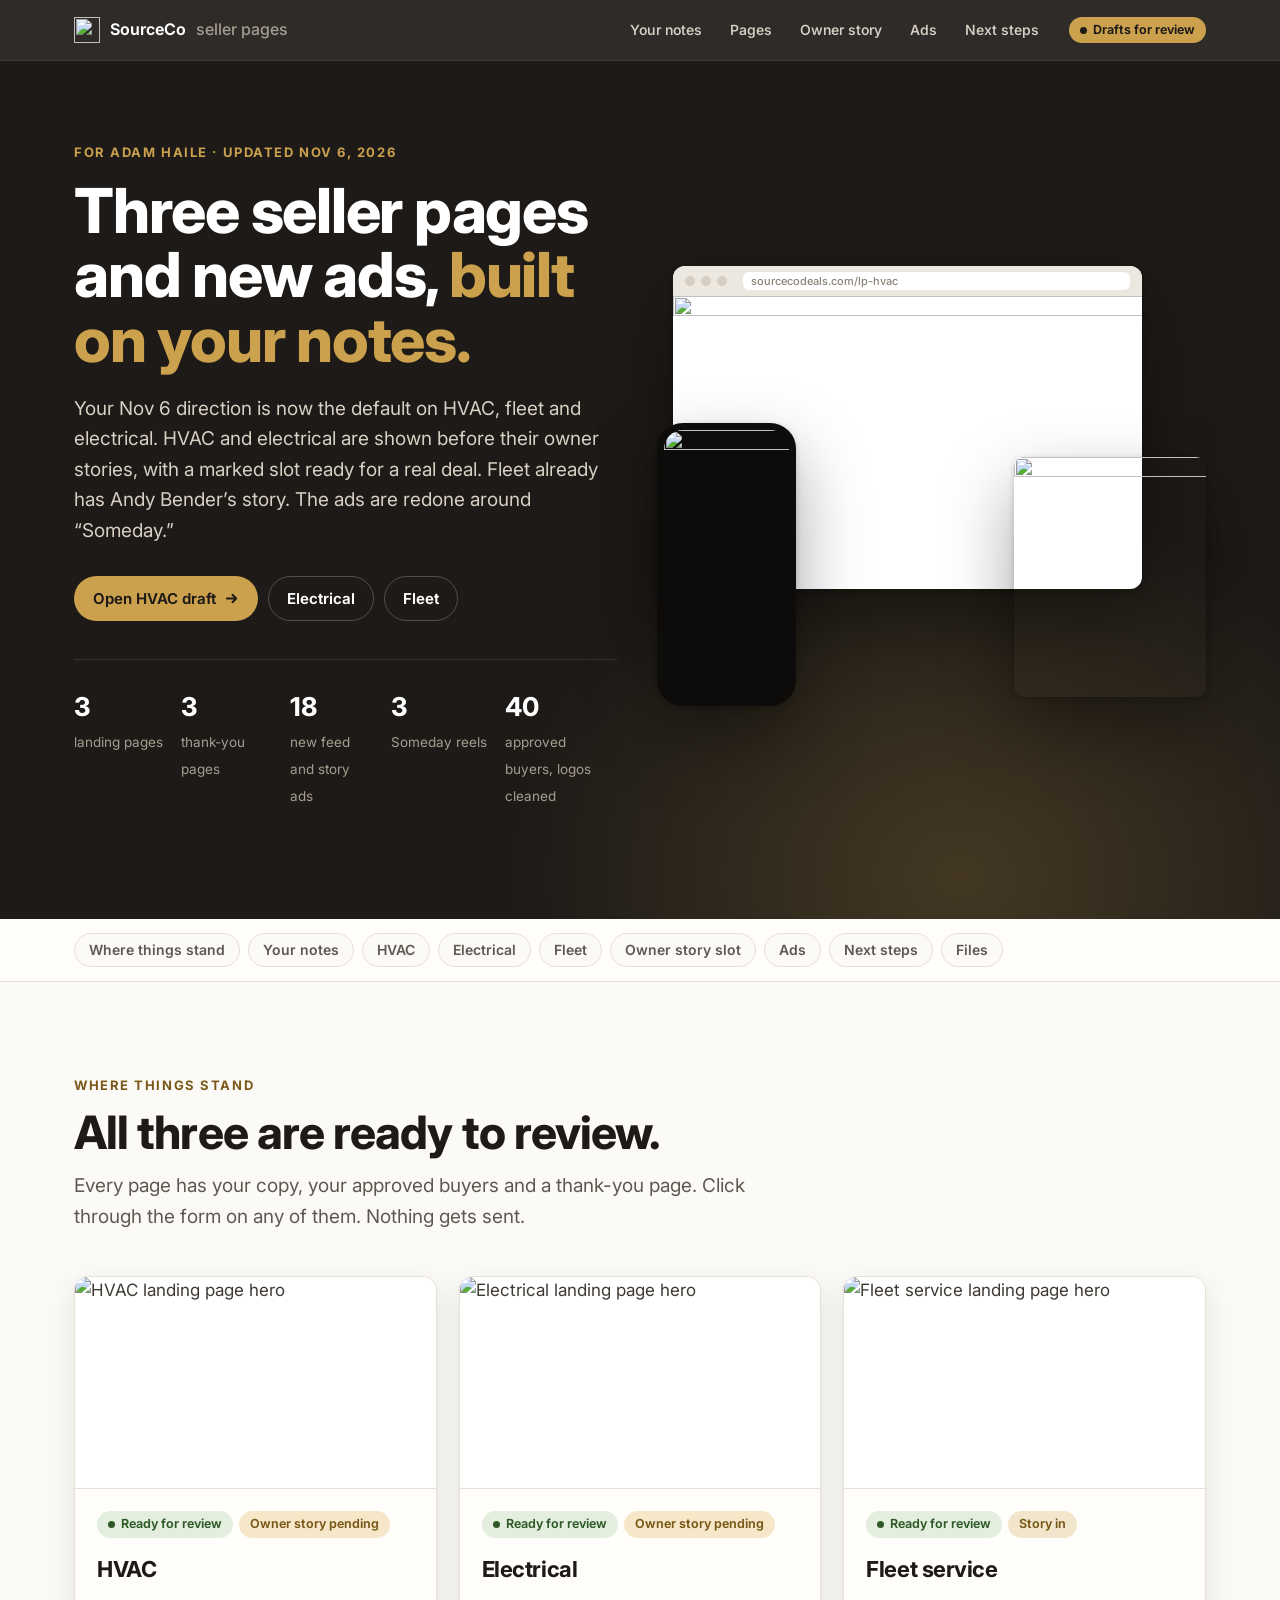
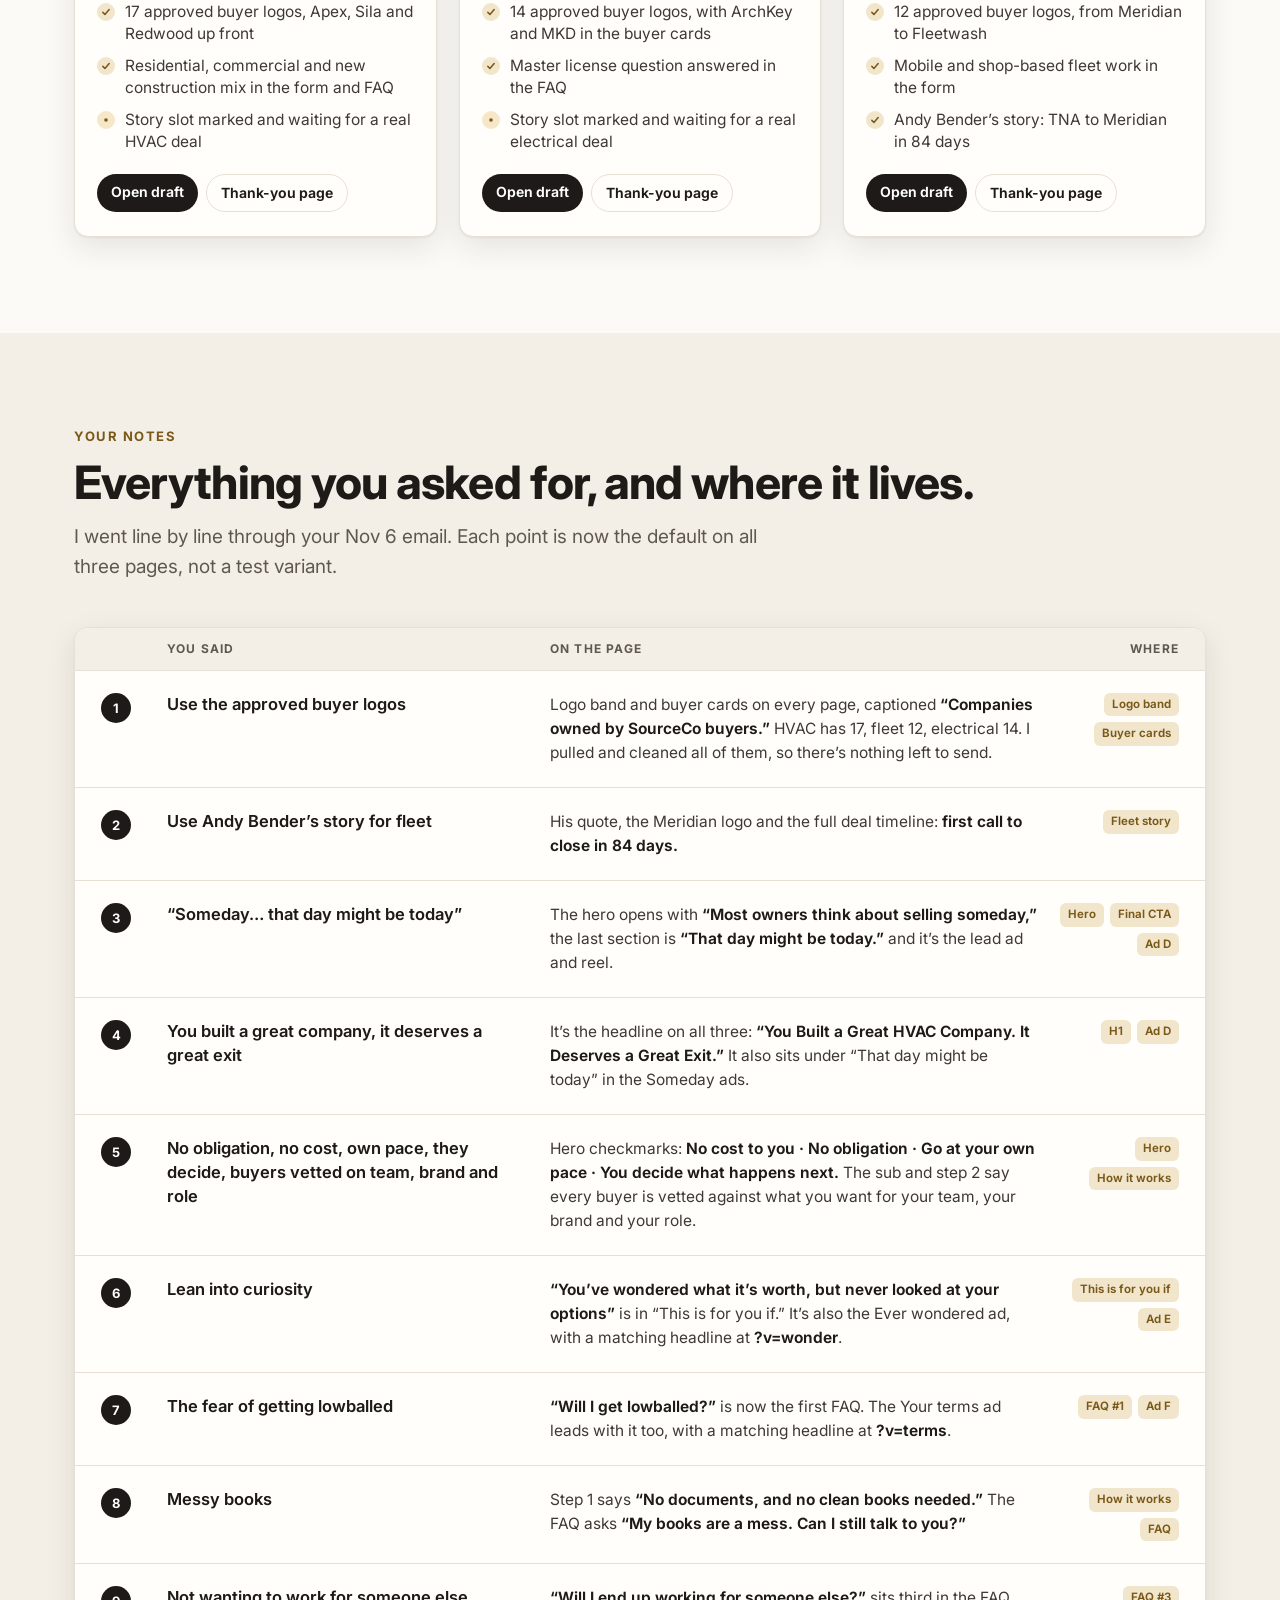
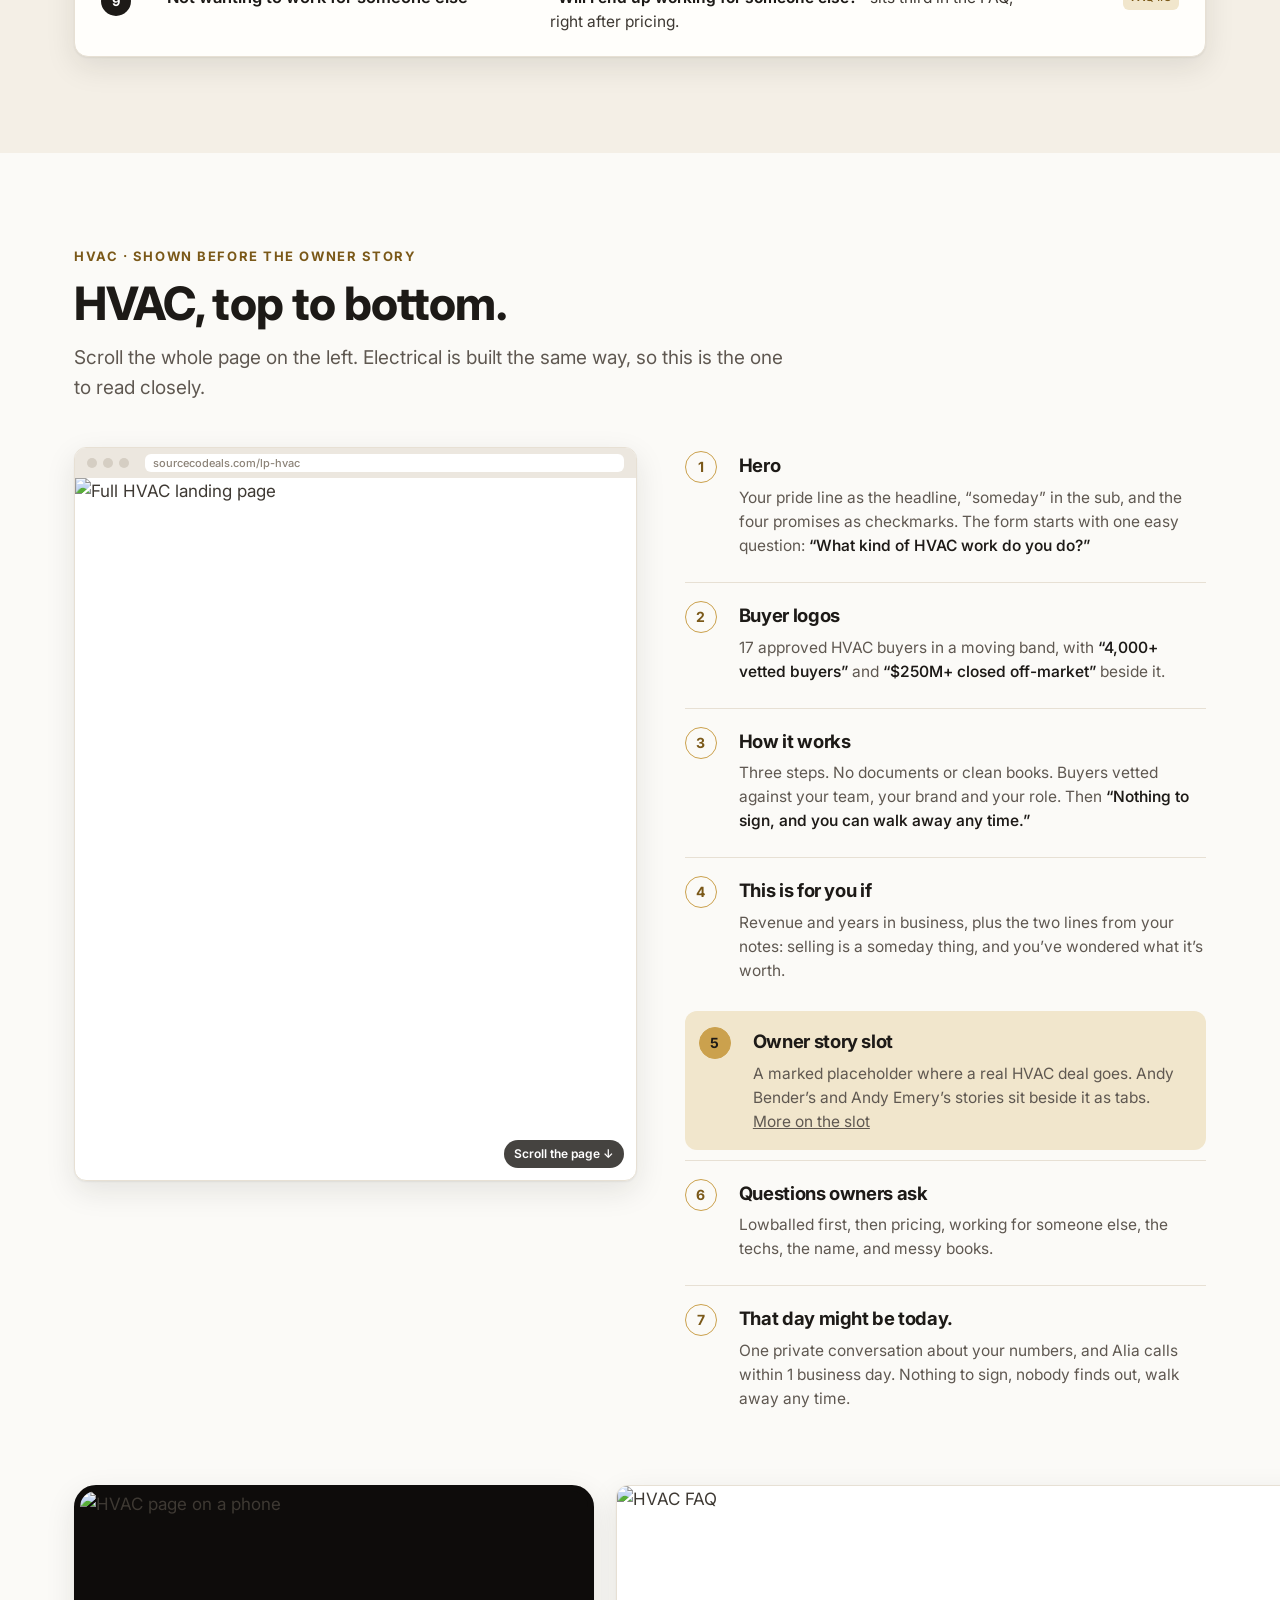
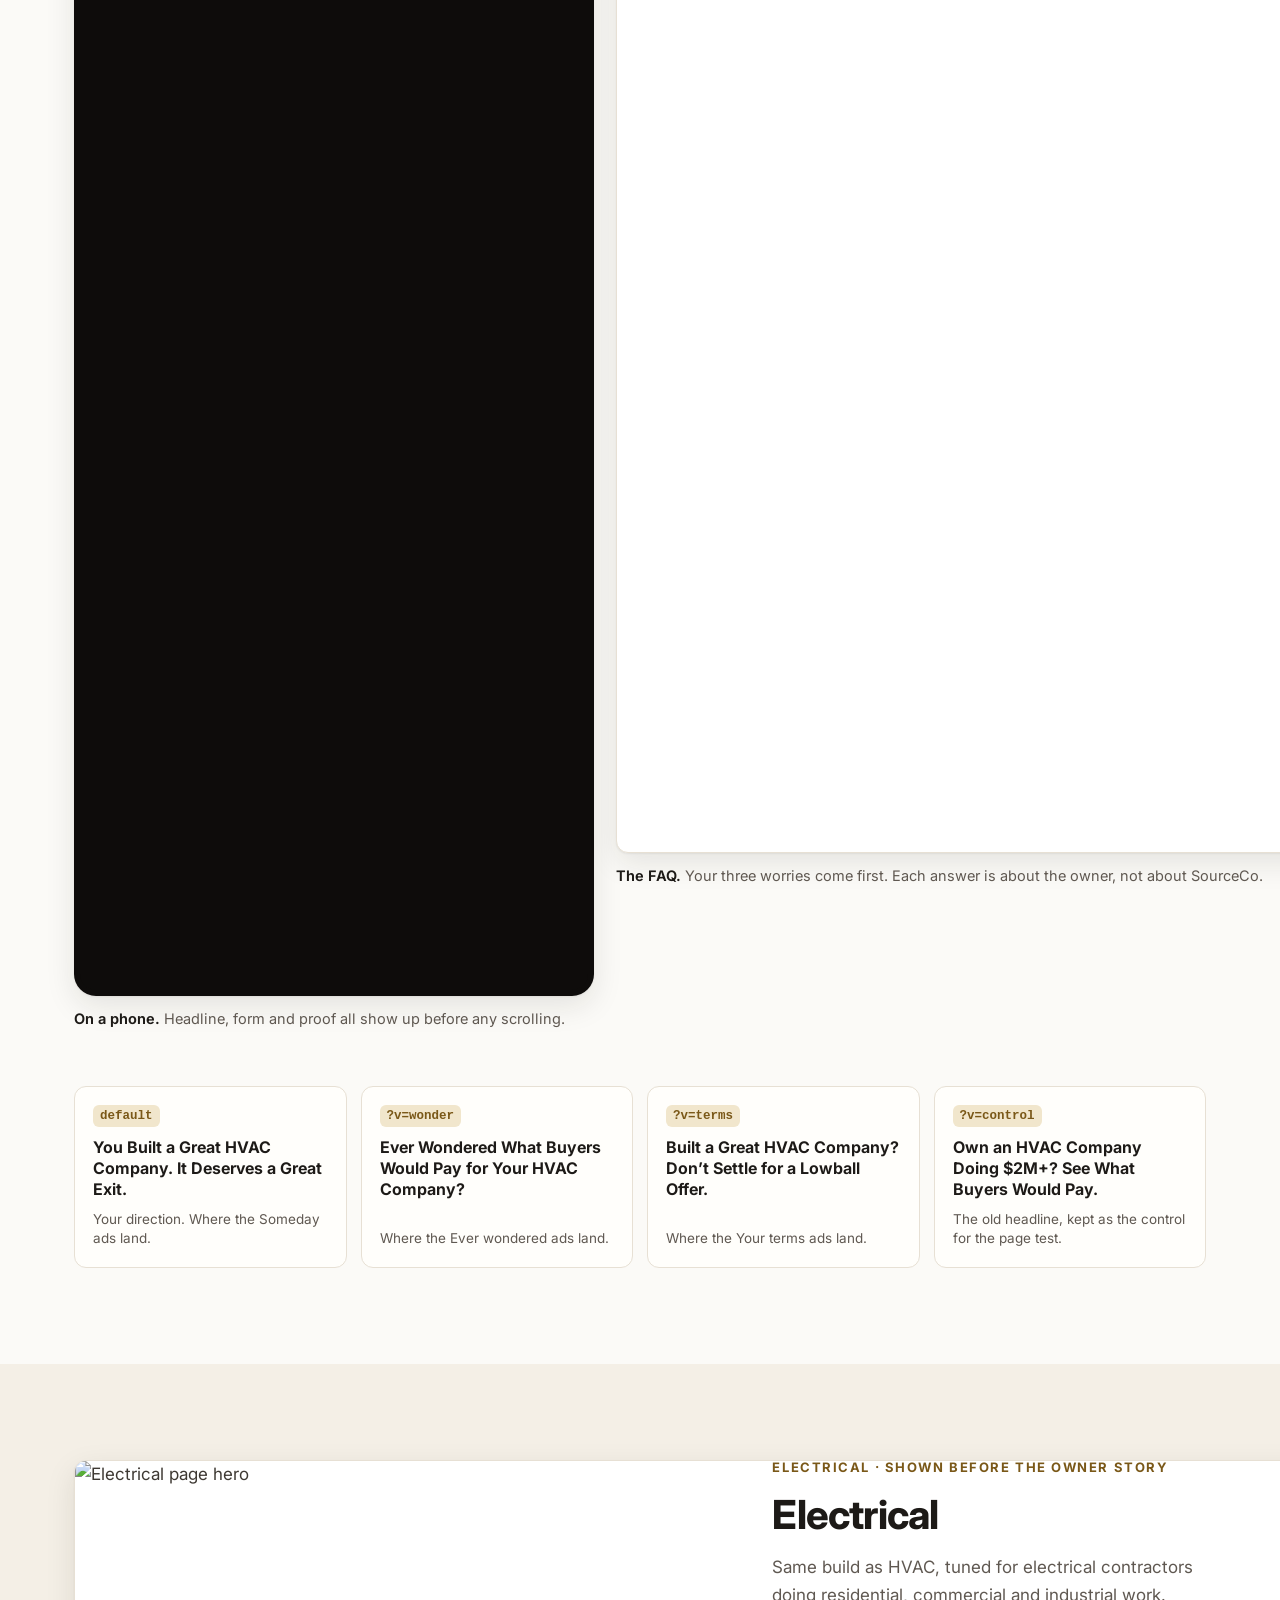
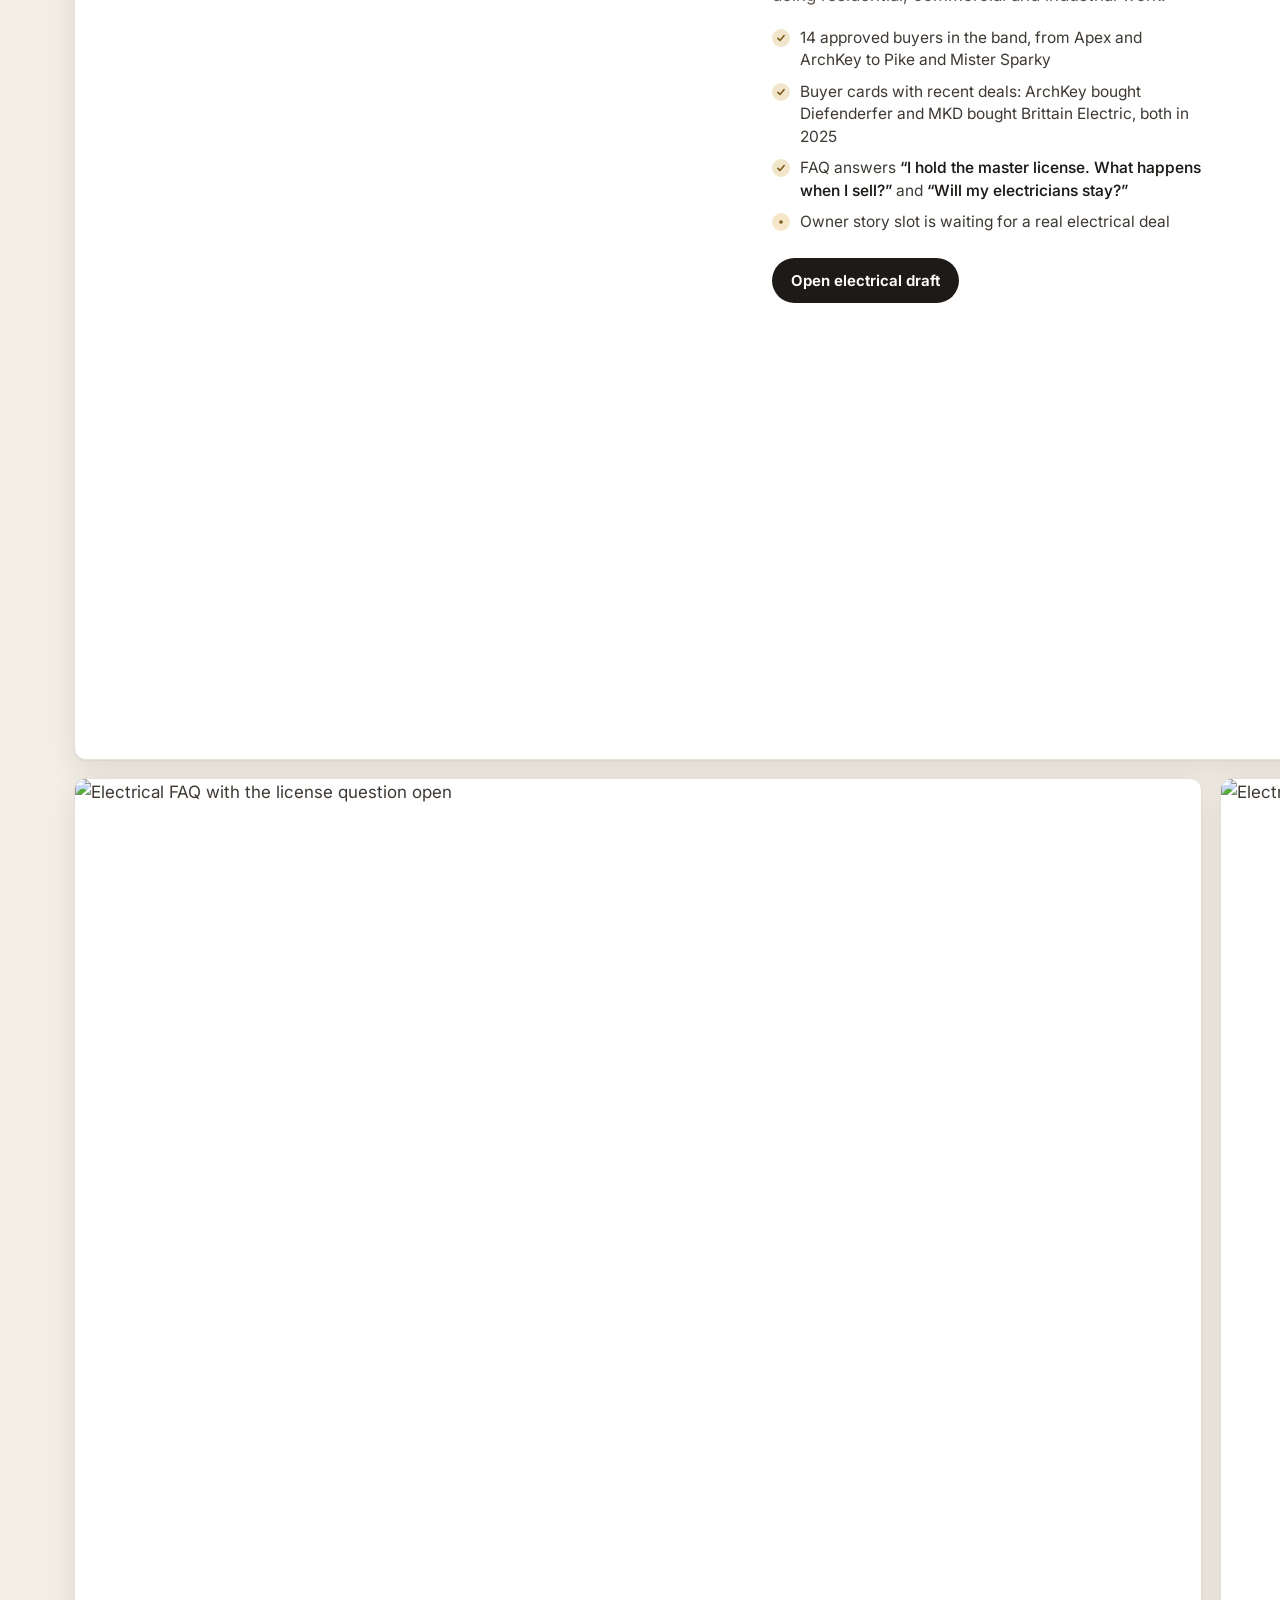
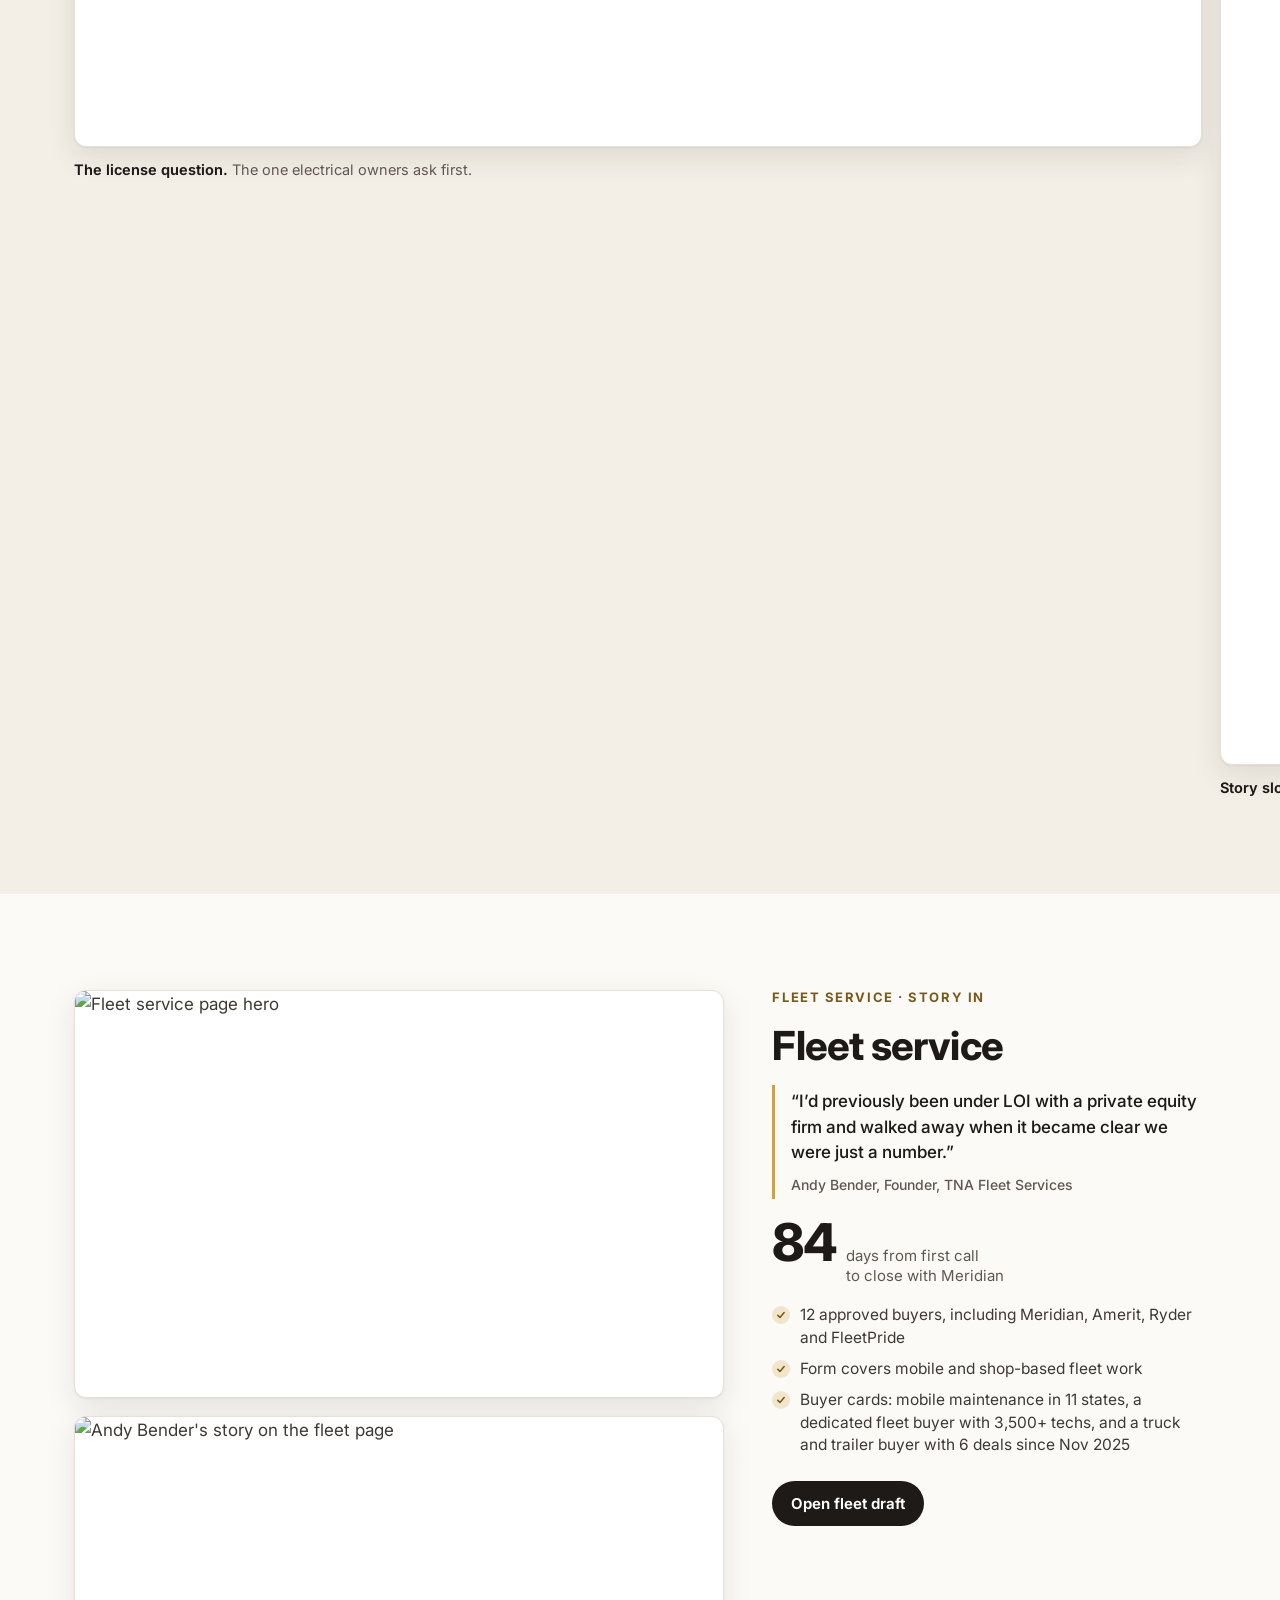
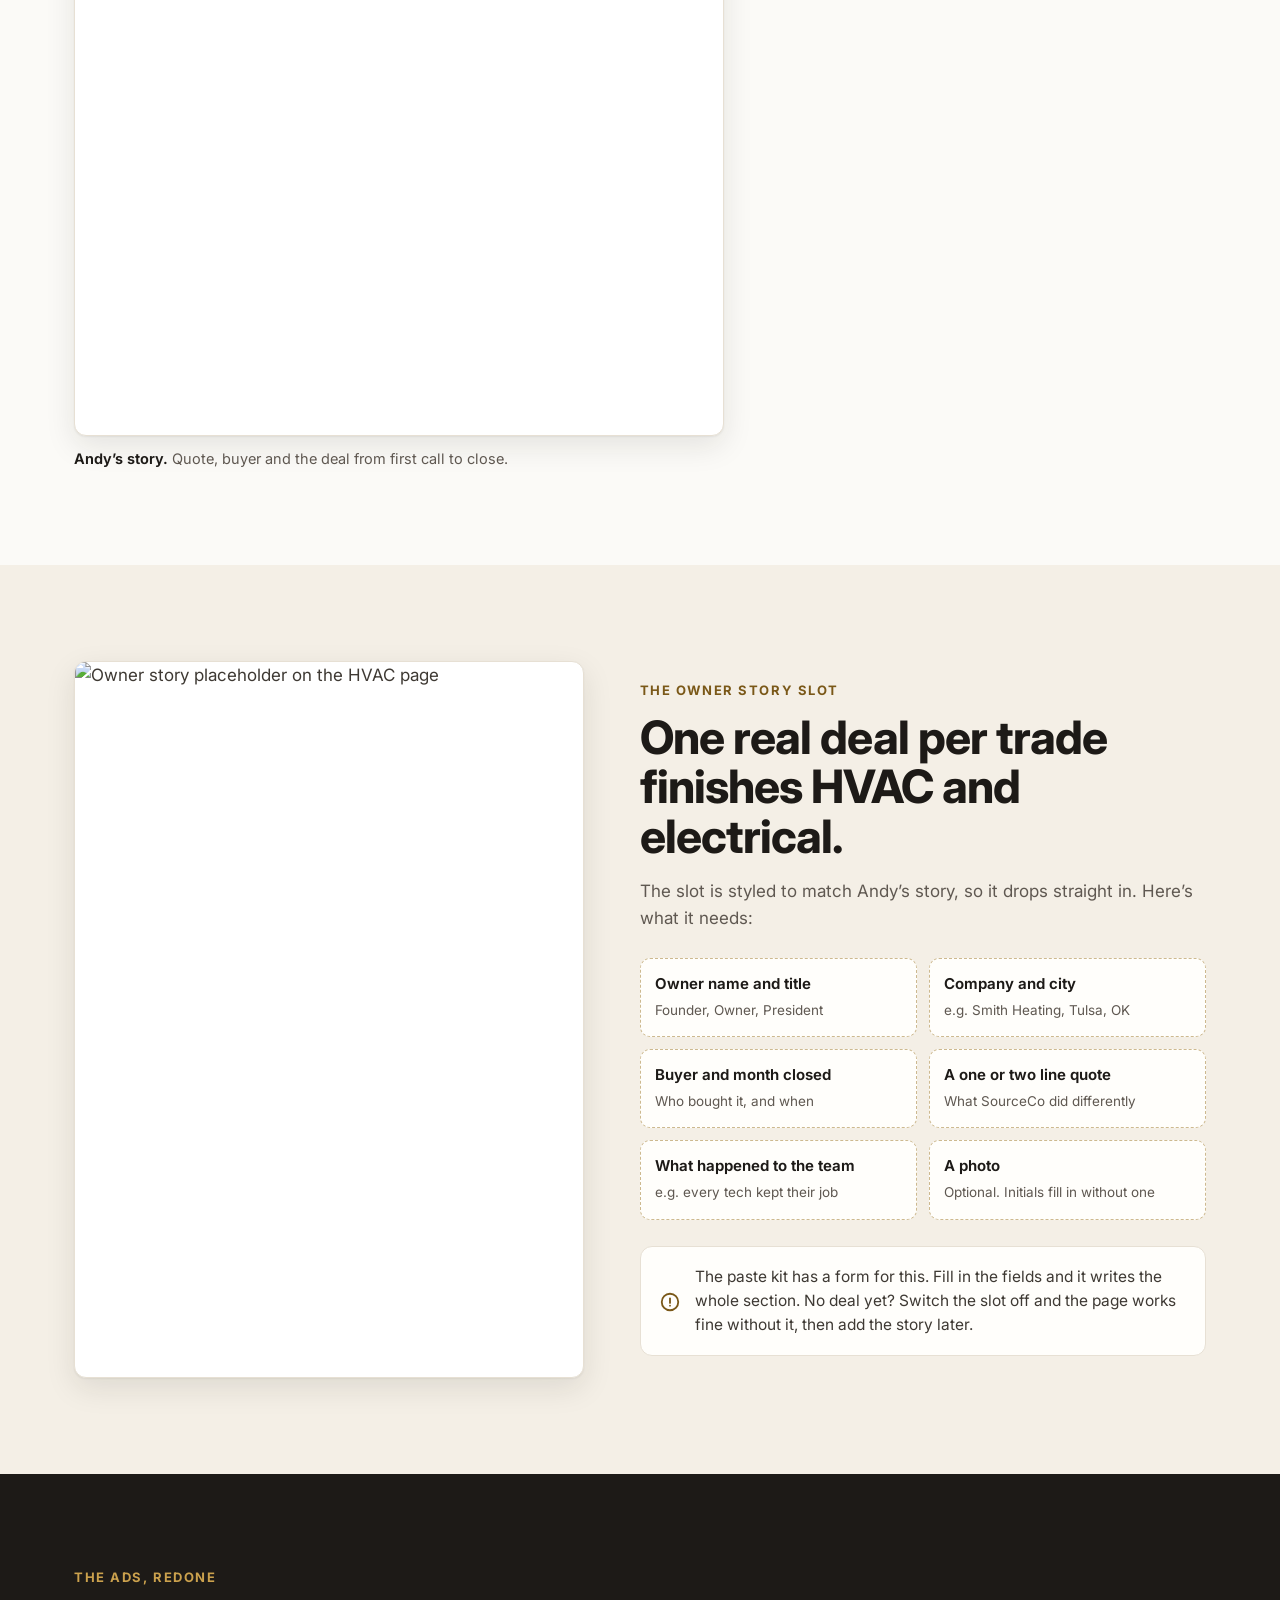
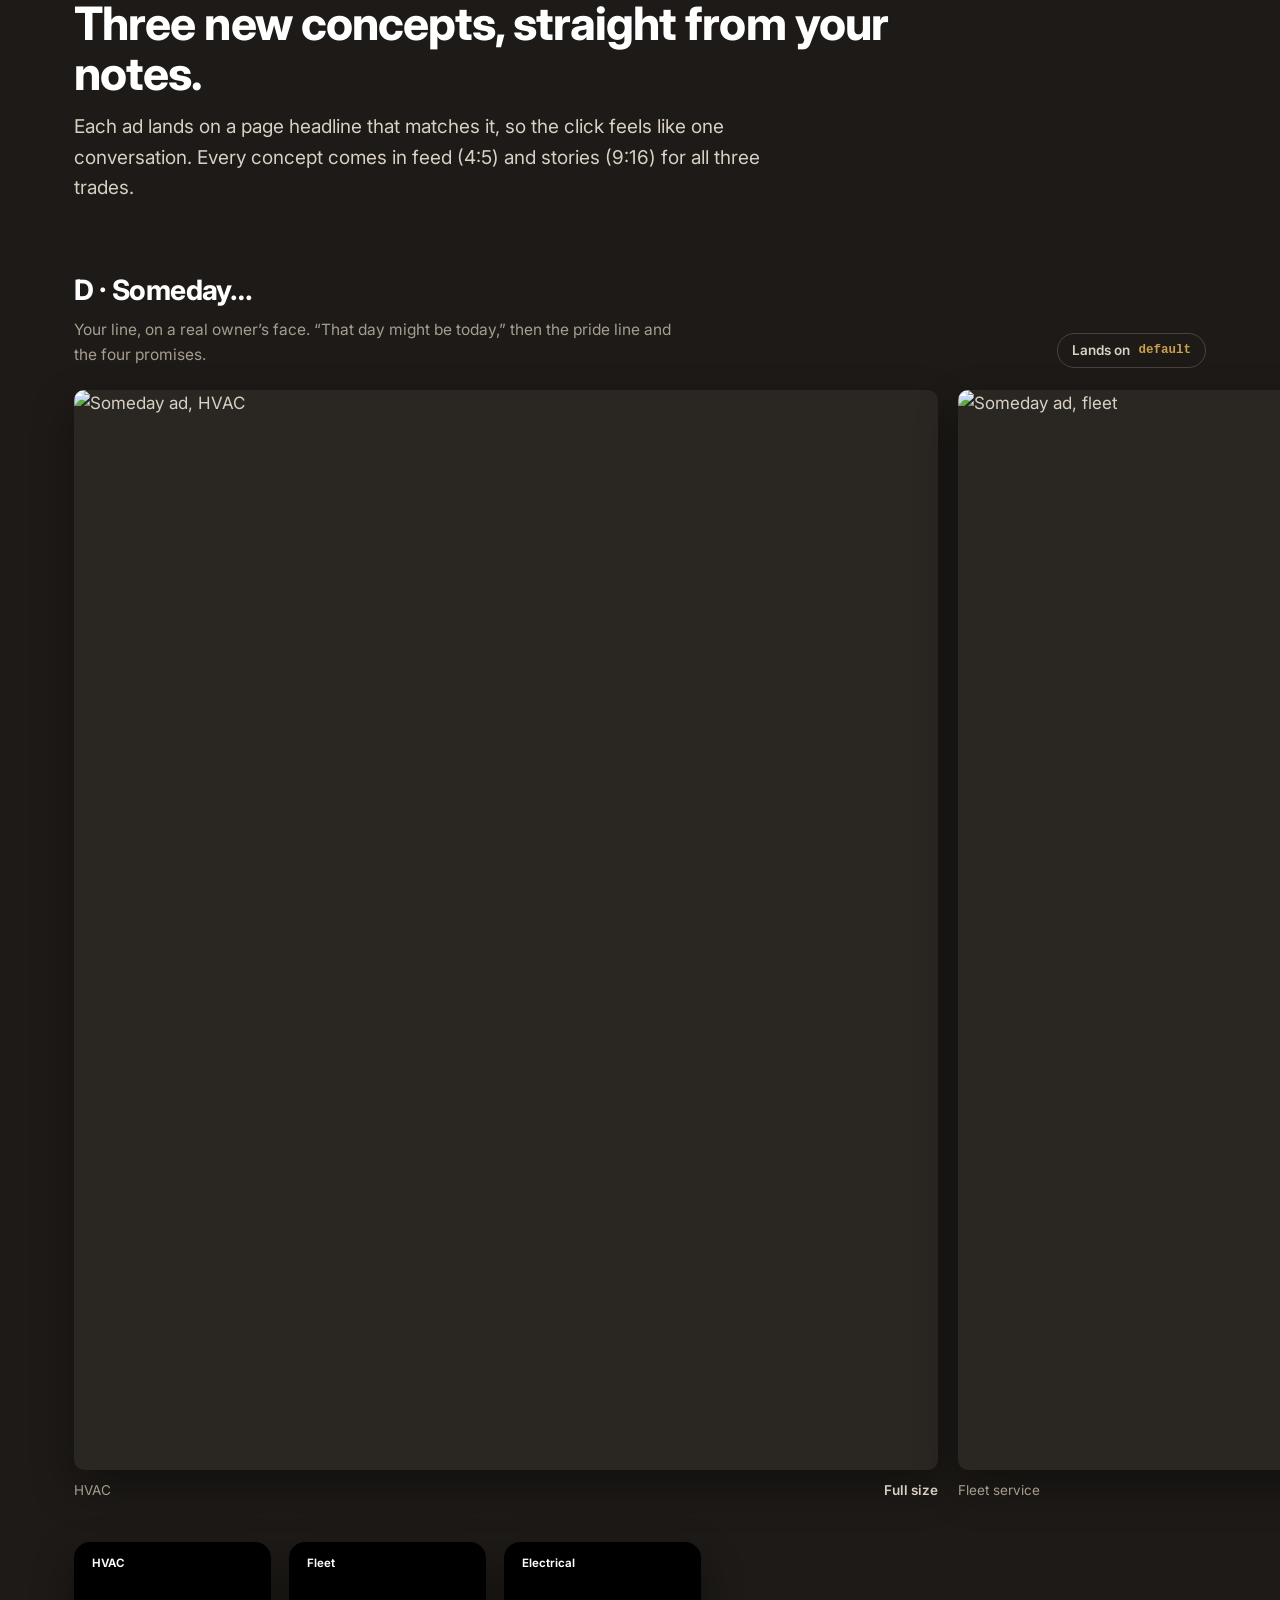
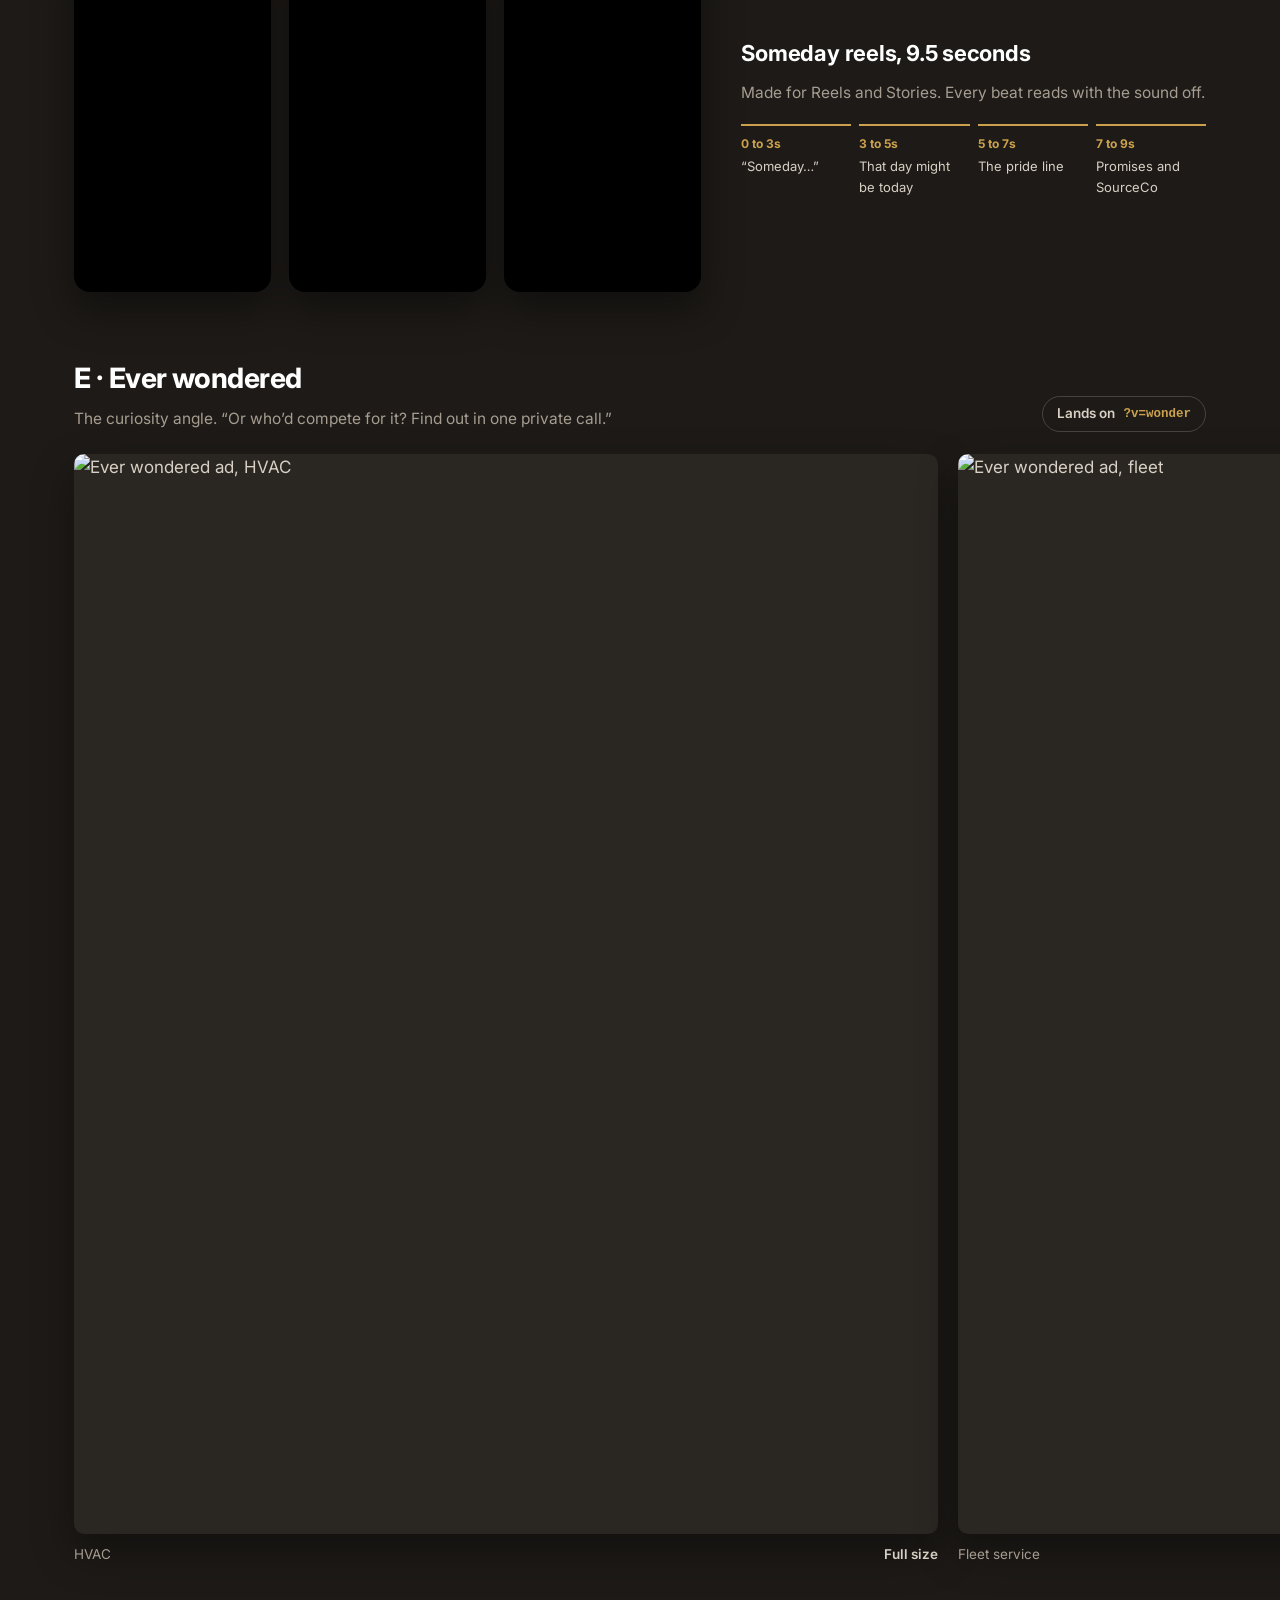
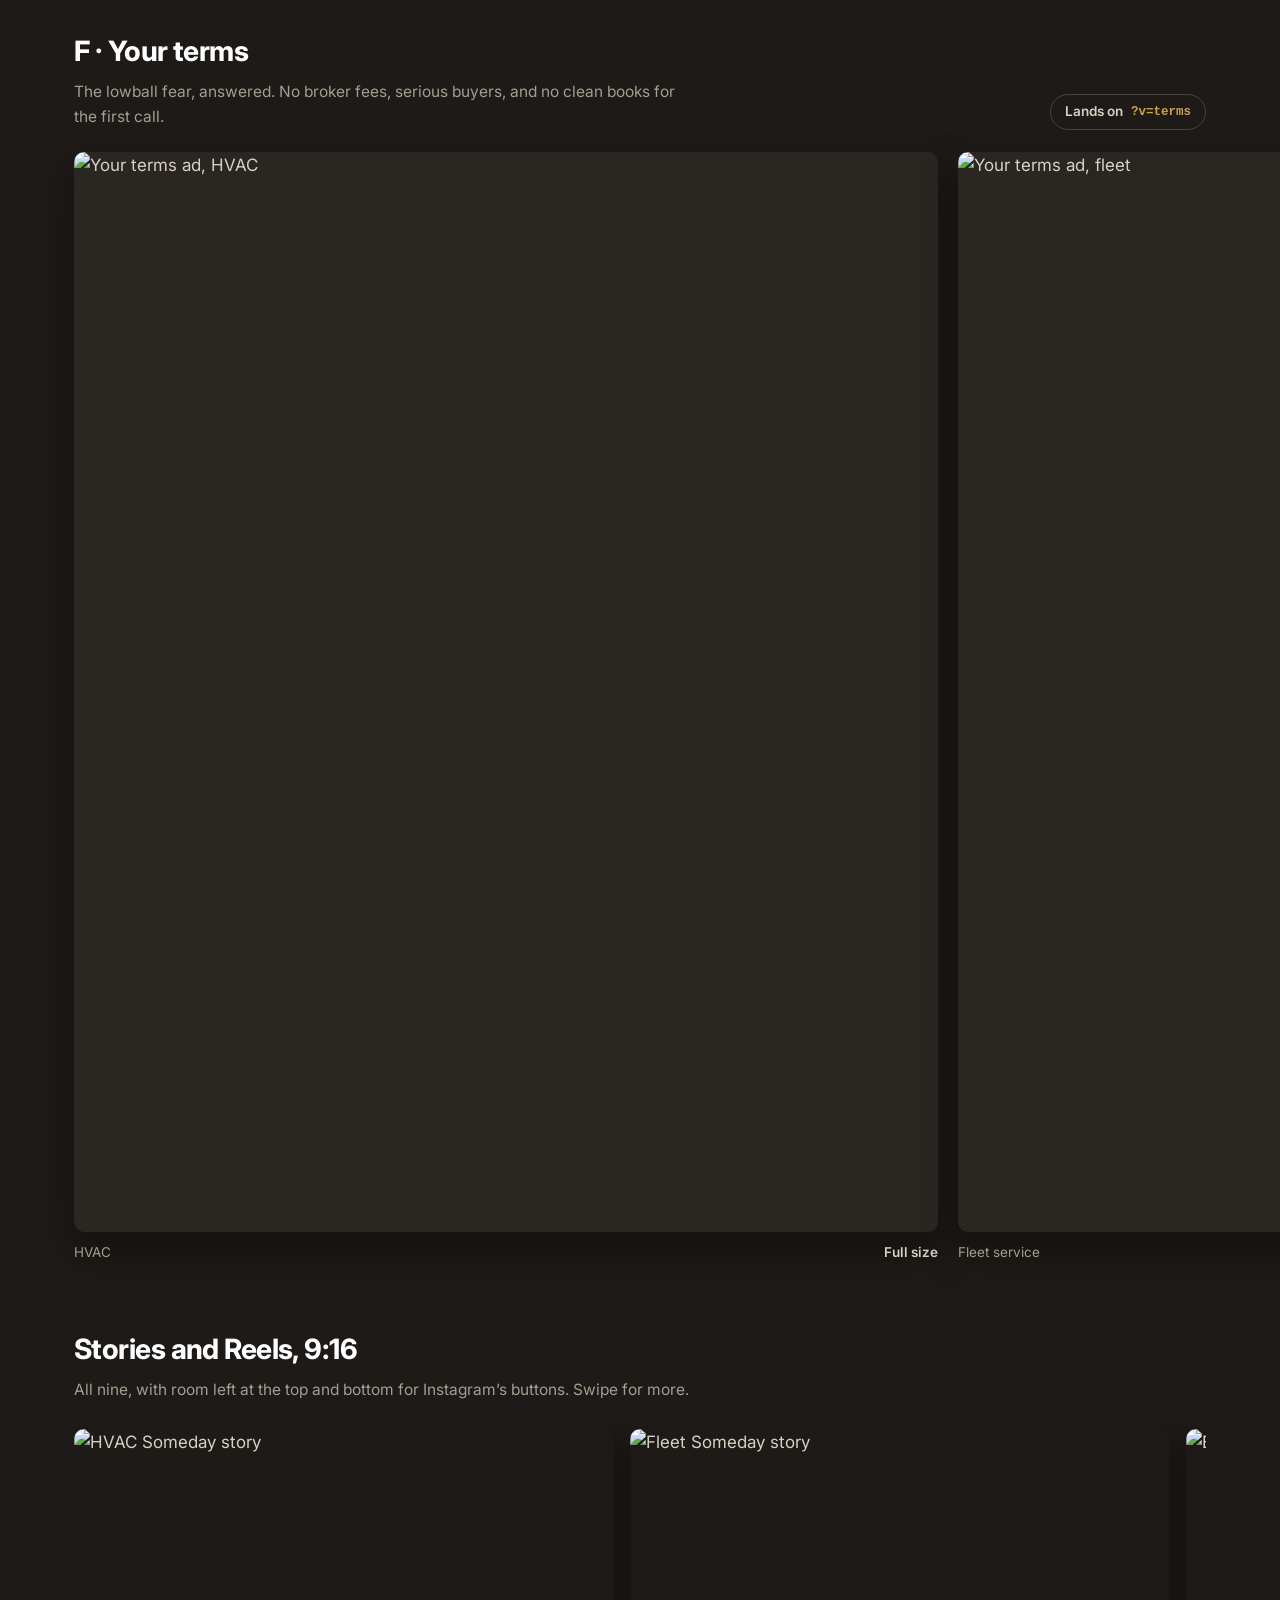
==== index.html @ d4efc12d "Review site and README" ====
<!DOCTYPE html>
<html lang="en">
<head>
<meta charset="utf-8">
<meta name="viewport" content="width=device-width, initial-scale=1">
<title>SourceCo Seller Pages · Drafts for Review</title>
<meta name="description" content="HVAC, fleet and electrical seller pages and the new Meta ads, built on Adam’s Nov 6 notes. Drafts for review.">
<meta name="robots" content="noindex, nofollow">
<meta property="og:title" content="SourceCo seller pages: drafts for review">
<meta property="og:description" content="HVAC, fleet and electrical pages plus the new ads, built on your Nov 6 notes.">
<meta property="og:image" content="https://r354306-cloud.github.io/sourceco-seller-pages/img/og.jpg">
<meta property="og:type" content="website">
<meta name="twitter:card" content="summary_large_image">
<link rel="icon" href="img/mark.png">
<link rel="preconnect" href="https://fonts.googleapis.com">
<link rel="preconnect" href="https://fonts.gstatic.com" crossorigin>
<link href="https://fonts.googleapis.com/css2?family=Inter:wght@400..800&display=swap" rel="stylesheet">
<style>
:root{
  --ink:#1D1A17;--cream:#FBFAF7;--alt:#F4EFE6;--card:#FFFEFB;--gold:#CBA14D;--gold-d:#7A5818;
  --muted:#5F5851;--body:#3E3933;--line:#E7E0D4;--goldbg:#F1E6CC;--on-dark:#D8D0C4;--on-dark-2:#A69D90;
  --r:14px;--shadow:0 1px 2px rgba(29,26,23,.06),0 10px 30px rgba(29,26,23,.10);
  --shadow-lg:0 2px 6px rgba(0,0,0,.18),0 30px 70px rgba(0,0,0,.35);
}
*{box-sizing:border-box}
html{scroll-behavior:smooth;scroll-padding-top:72px}
body{margin:0;background:var(--cream);color:var(--body);font:400 17px/1.6 Inter,system-ui,-apple-system,sans-serif;-webkit-font-smoothing:antialiased}
img,video{display:block;max-width:100%;height:auto}
a{color:inherit}
h1,h2,h3{color:var(--ink);margin:0;letter-spacing:-.02em}
p{margin:0}
.wrap{max-width:1180px;margin:0 auto;padding:0 24px}
.kicker{font:700 13px/1.2 Inter,sans-serif;letter-spacing:.12em;text-transform:uppercase;color:var(--gold-d)}
.dark .kicker{color:var(--gold)}
.h2{font-size:clamp(30px,4vw,46px);line-height:1.08;font-weight:750}
.lede{font-size:19px;line-height:1.6;color:var(--muted);max-width:720px}
section{padding:96px 0}
.sec-head{display:flex;flex-direction:column;gap:14px;margin-bottom:44px}
.dark{background:var(--ink);color:var(--on-dark)}
.dark h1,.dark h2,.dark h3{color:#fff}
.dark .lede{color:var(--on-dark)}
.alt{background:var(--alt)}

/* top bar */
.top{position:sticky;top:0;z-index:50;background:rgba(29,26,23,.92);backdrop-filter:saturate(1.4) blur(10px);-webkit-backdrop-filter:saturate(1.4) blur(10px);border-bottom:1px solid rgba(255,255,255,.07)}
.top .wrap{display:flex;align-items:center;gap:18px;height:60px}
.brand{display:flex;align-items:center;gap:10px;color:#fff;text-decoration:none;font-weight:650;font-size:16px;white-space:nowrap}
.brand img{width:26px;height:26px}
.brand span{color:var(--on-dark-2);font-weight:500}
.top nav{margin-left:auto;display:flex;gap:4px}
.top nav a{color:var(--on-dark);text-decoration:none;font-size:14px;font-weight:550;padding:7px 12px;border-radius:999px}
.top nav a:hover{background:rgba(255,255,255,.08);color:#fff}
.pill{display:inline-flex;align-items:center;gap:6px;font:650 12.5px/1 Inter,sans-serif;padding:7px 11px;border-radius:999px;white-space:nowrap}
.pill.gold{background:var(--gold);color:var(--ink)}
.pill.soft{background:var(--goldbg);color:var(--gold-d)}
.pill.ok{background:#E3EEDF;color:#2F5A27}
.pill.wait{background:#F6E7C9;color:#7A5818}
.pill.line{border:1px solid rgba(255,255,255,.2);color:var(--on-dark)}
.dot{width:7px;height:7px;border-radius:50%;background:currentColor;display:inline-block}

/* hero */
.hero{padding:84px 0 110px;position:relative;overflow:hidden}
.hero:before{content:"";position:absolute;inset:auto -10% -40% 40%;height:90%;background:radial-gradient(closest-side,rgba(203,161,77,.22),transparent);pointer-events:none}
.hero .wrap{display:grid;grid-template-columns:1.02fr 1fr;gap:56px;align-items:center;position:relative}
.hero h1{font-size:clamp(38px,5.2vw,62px);line-height:1.04;font-weight:780;margin:18px 0 22px}
.hero h1 em{font-style:normal;color:var(--gold)}
.hero .lede{font-size:19px}
.btns{display:flex;flex-wrap:wrap;gap:10px;margin-top:30px}
.btn{display:inline-flex;align-items:center;gap:8px;text-decoration:none;font:650 15px/1 Inter,sans-serif;padding:14px 18px;border-radius:999px;border:1px solid transparent;transition:transform .15s ease,background .15s ease}
.btn:hover{transform:translateY(-1px)}
.btn.primary{background:var(--gold);color:var(--ink)}
.btn.primary:hover{background:#d6ad5a}
.btn.ghost{border-color:rgba(255,255,255,.22);color:#fff}
.btn.ghost:hover{background:rgba(255,255,255,.07)}
.btn.ink{background:var(--ink);color:#fff}
.btn.outline{border-color:var(--line);background:var(--card);color:var(--ink)}
.btn svg{width:15px;height:15px}
.stats{display:grid;grid-template-columns:repeat(5,auto);justify-content:space-between;gap:22px 18px;margin-top:38px;padding-top:26px;border-top:1px solid rgba(255,255,255,.1)}
.stat b{display:block;color:#fff;font-size:26px;font-weight:750;letter-spacing:-.02em}
.stat span{font-size:13.5px;color:var(--on-dark-2)}
.stage{position:relative;aspect-ratio:1/0.86}
.browser{position:absolute;left:0;top:4%;width:88%;border-radius:12px;overflow:hidden;background:#fff;box-shadow:var(--shadow-lg)}
.chrome{height:30px;background:#ECE7DF;display:flex;align-items:center;gap:6px;padding:0 12px}
.chrome i{width:10px;height:10px;border-radius:50%;background:#D5CEC3}
.chrome .url{margin-left:10px;flex:1;height:18px;border-radius:6px;background:#fff;font:500 11px/18px Inter,sans-serif;color:#8C8378;padding:0 8px;overflow:hidden;white-space:nowrap}
.phone{position:absolute;left:-3%;bottom:0;width:26%;border-radius:26px;overflow:hidden;border:7px solid #0E0C0B;background:#0E0C0B;box-shadow:var(--shadow-lg)}
.adcard{position:absolute;right:0;bottom:2%;width:36%;border-radius:10px;overflow:hidden;box-shadow:var(--shadow-lg)}

/* jump chips */
.jump{background:var(--card);border-bottom:1px solid var(--line)}
.jump .wrap{display:flex;gap:8px;overflow-x:auto;padding-top:14px;padding-bottom:14px;scrollbar-width:none}
.jump a{flex:0 0 auto;text-decoration:none;font:600 14px/1 Inter,sans-serif;color:var(--muted);padding:9px 14px;border:1px solid var(--line);border-radius:999px;background:var(--cream)}
.jump a:hover{color:var(--ink);border-color:#d8cdb9}

/* status cards */
.cards3{display:grid;grid-template-columns:repeat(3,1fr);gap:22px}
.card{background:var(--card);border:1px solid var(--line);border-radius:var(--r);overflow:hidden;box-shadow:var(--shadow);display:flex;flex-direction:column}
.card .thumb{aspect-ratio:16/9.4;overflow:hidden;border-bottom:1px solid var(--line);background:#fff}
.card .thumb img{width:100%;height:100%;object-fit:cover;object-position:top left}
.card .body{padding:22px 22px 24px;display:flex;flex-direction:column;gap:14px;flex:1}
.card h3{font-size:22px;font-weight:720}
.pills{display:flex;flex-wrap:wrap;gap:6px}
.ticks{list-style:none;margin:0;padding:0;display:flex;flex-direction:column;gap:9px;font-size:15.5px;line-height:1.45}
.ticks li{position:relative;padding-left:28px}
.ticks li q{color:var(--ink);font-weight:550}
.ticks li:before{content:"";position:absolute;left:0;top:2px;width:18px;height:18px;border-radius:50%;background:var(--goldbg) url("data:image/svg+xml,%3Csvg xmlns='http://www.w3.org/2000/svg' viewBox='0 0 20 20'%3E%3Cpath d='M5.5 10.5l3 3 6-7' fill='none' stroke='%237A5818' stroke-width='2.2' stroke-linecap='round' stroke-linejoin='round'/%3E%3C/svg%3E") center/14px no-repeat}
.ticks li.todo:before{background:#F6E7C9 url("data:image/svg+xml,%3Csvg xmlns='http://www.w3.org/2000/svg' viewBox='0 0 20 20'%3E%3Ccircle cx='10' cy='10' r='2.6' fill='%237A5818'/%3E%3C/svg%3E") center/14px no-repeat}
.links{display:flex;flex-wrap:wrap;gap:8px;margin-top:auto;padding-top:6px}
.links a{font:650 14px/1 Inter,sans-serif;text-decoration:none;padding:11px 14px;border-radius:999px;background:var(--ink);color:#fff}
.links a.sec{background:transparent;color:var(--ink);border:1px solid var(--line)}

/* notes table */
.notes{background:var(--card);border:1px solid var(--line);border-radius:var(--r);box-shadow:var(--shadow);overflow:hidden}
.note{display:grid;grid-template-columns:44px minmax(0,1fr) minmax(0,1.35fr) 120px;gap:22px;align-items:start;padding:22px 26px;border-top:1px solid var(--line)}
.note:first-child{border-top:0}
.note.head{background:var(--alt);padding-top:14px;padding-bottom:14px;font:700 12px/1.2 Inter,sans-serif;letter-spacing:.1em;text-transform:uppercase;color:var(--muted)}
.num{width:30px;height:30px;border-radius:50%;background:var(--ink);color:#fff;font:700 13px/30px Inter,sans-serif;text-align:center}
.said{color:var(--ink);font-weight:620;font-size:16.5px;line-height:1.45}
.landed{font-size:15.5px;line-height:1.55;color:var(--body)}
.landed b{color:var(--ink);font-weight:650}
.where{display:flex;flex-wrap:wrap;gap:6px;justify-content:flex-end}
.tag{font:650 11.5px/1 Inter,sans-serif;padding:6px 8px;border-radius:6px;background:var(--goldbg);color:var(--gold-d);white-space:nowrap}

/* walkthrough */
.walk{display:grid;grid-template-columns:minmax(0,1.08fr) minmax(0,1fr);gap:48px;align-items:start}
.scrollframe{border-radius:12px;overflow:hidden;background:#fff;box-shadow:var(--shadow);border:1px solid var(--line);position:sticky;top:84px}
.scrollframe .viewport{height:min(760px,78vh);overflow-y:auto;overscroll-behavior:contain}
.scrollframe .hint{position:absolute;right:12px;bottom:12px;background:rgba(29,26,23,.82);color:#fff;font:600 12px/1 Inter,sans-serif;padding:8px 10px;border-radius:999px;pointer-events:none}
.steps{list-style:none;margin:0;padding:0;display:flex;flex-direction:column;gap:6px}
.steps li{display:grid;grid-template-columns:38px 1fr;gap:16px;padding:18px 0;border-top:1px solid var(--line)}
.steps li:first-child{border-top:0;padding-top:4px}
.steps .n{width:32px;height:32px;border-radius:50%;border:1.5px solid var(--gold);color:var(--gold-d);font:700 14px/29px Inter,sans-serif;text-align:center}
.steps h3{font-size:18.5px;font-weight:700;margin-bottom:5px}
.steps p{font-size:15.5px;line-height:1.55;color:var(--muted)}
.steps p q{color:var(--ink);font-weight:550}
.steps .hl{background:var(--goldbg);border-radius:12px;padding:16px 16px 16px 0;border-top:0;margin:4px 0}
.steps .hl .n{background:var(--gold);color:var(--ink);border-color:var(--gold);margin-left:14px}
.steps .hl{grid-template-columns:52px 1fr}

.variants{display:grid;grid-template-columns:repeat(4,1fr);gap:14px;margin-top:56px}
.var{background:var(--card);border:1px solid var(--line);border-radius:12px;padding:18px;display:flex;flex-direction:column;gap:10px;text-decoration:none;transition:border-color .15s,transform .15s}
.var:hover{border-color:#d3c4a6;transform:translateY(-2px)}
.var code{font:600 12.5px/1 ui-monospace,SFMono-Regular,Menlo,monospace;color:var(--gold-d);background:var(--goldbg);padding:5px 7px;border-radius:6px;align-self:flex-start}
.var b{color:var(--ink);font-size:16px;line-height:1.3;font-weight:680}
.var span{font-size:13.5px;color:var(--muted);line-height:1.45;margin-top:auto}

.details{display:grid;grid-template-columns:.62fr 1fr 1fr;gap:22px;margin-top:56px;align-items:start}
figure{margin:0}
.shot{border-radius:12px;overflow:hidden;border:1px solid var(--line);background:#fff;box-shadow:var(--shadow);cursor:zoom-in}
.shot.phoneshot{border-radius:22px;border:6px solid #0E0C0B;background:#0E0C0B}
figcaption{font-size:14.5px;line-height:1.5;color:var(--muted);margin-top:12px}
figcaption b{color:var(--ink);font-weight:650}

/* trade sections */
.trade{display:grid;grid-template-columns:minmax(0,1.5fr) minmax(0,1fr);gap:48px;align-items:start}
.trade .copy{display:flex;flex-direction:column;gap:18px;position:sticky;top:90px}
.trade .copy .h2{font-size:clamp(28px,3.4vw,40px)}
.trade .shots{display:grid;grid-template-columns:1fr 1fr;gap:18px}
.trade .shots .wide{grid-column:1/-1}
.quote{border-left:3px solid var(--gold);padding:4px 0 4px 16px;color:var(--ink);font-size:17px;line-height:1.5;font-weight:520}
.quote small{display:block;margin-top:8px;color:var(--muted);font-size:14px;font-weight:500}
.metric{display:flex;align-items:baseline;gap:10px}
.metric b{font-size:52px;font-weight:780;color:var(--ink);letter-spacing:-.03em;line-height:1}
.metric span{color:var(--muted);font-size:15px;line-height:1.35}

/* story slot */
.slot{display:grid;grid-template-columns:minmax(0,.9fr) minmax(0,1fr);gap:56px;align-items:center}
.fields{display:grid;grid-template-columns:1fr 1fr;gap:12px;margin:26px 0 26px}
.field{background:var(--card);border:1px dashed #CDB98F;border-radius:10px;padding:13px 14px}
.field b{display:block;color:var(--ink);font-size:15px;font-weight:650}
.field span{font-size:13.5px;color:var(--muted);line-height:1.4}
.callout{display:flex;gap:14px;background:var(--card);border:1px solid var(--line);border-radius:12px;padding:18px}
.callout svg{flex:0 0 22px;color:var(--gold-d);margin-top:2px}
.callout p{font-size:15.5px;line-height:1.55}

/* ads */
.ads .sec-head{max-width:820px}
.concept{margin-top:64px}
.concept:first-of-type{margin-top:12px}
.concept-head{display:flex;flex-wrap:wrap;align-items:flex-end;justify-content:space-between;gap:16px;margin-bottom:22px}
.concept-head h3{font-size:28px;font-weight:740}
.concept-head p{color:var(--on-dark-2);font-size:15.5px;margin-top:6px;max-width:620px}
.land{display:inline-flex;align-items:center;gap:8px;font:600 13.5px/1 Inter,sans-serif;color:var(--on-dark);text-decoration:none;border:1px solid rgba(255,255,255,.18);border-radius:999px;padding:10px 14px}
.land code{font:600 12.5px/1 ui-monospace,Menlo,monospace;color:var(--gold)}
.land:hover{background:rgba(255,255,255,.06)}
.adgrid{display:grid;grid-template-columns:repeat(3,1fr);gap:20px}
.ad{border-radius:10px;overflow:hidden;box-shadow:0 18px 40px rgba(0,0,0,.35);cursor:zoom-in;background:#2a2622}
.adlabel{display:flex;justify-content:space-between;margin-top:10px;font-size:13.5px;color:var(--on-dark-2)}
.adlabel a{color:var(--on-dark);text-decoration:none;font-weight:600}
.adlabel a:hover{color:#fff}
.reels{display:grid;grid-template-columns:repeat(3,minmax(0,1fr));gap:18px;margin-top:28px;max-width:720px}
.reel{border-radius:16px;overflow:hidden;background:#000;box-shadow:0 18px 40px rgba(0,0,0,.4);position:relative;aspect-ratio:9/16}
.reel video{width:100%;height:100%;object-fit:cover}
.reel .lbl{position:absolute;left:10px;top:10px;font:650 11.5px/1 Inter,sans-serif;background:rgba(0,0,0,.55);color:#fff;padding:6px 8px;border-radius:999px}
.reelrow{display:grid;grid-template-columns:minmax(0,1.35fr) minmax(0,1fr);gap:40px;align-items:center;margin-top:40px}
.reelrow .reels{margin-top:0}
.reelcopy h4{color:#fff;font-size:22px;margin:0 0 10px;font-weight:700;letter-spacing:-.01em}
.reelcopy p{color:var(--on-dark-2);font-size:15.5px}
.beats{display:grid;grid-template-columns:repeat(4,1fr);gap:8px;margin-top:18px}
.beat{border-top:2px solid var(--gold);padding-top:8px;font-size:13px;color:var(--on-dark)}
.beat b{display:block;color:var(--gold);font-size:12px;font-weight:700;margin-bottom:3px}
.strip{display:flex;gap:16px;overflow-x:auto;padding:4px 2px 18px;scroll-snap-type:x mandatory}
.strip .st{flex:0 0 200px;scroll-snap-align:start}
.strip .st img{border-radius:10px;box-shadow:0 14px 30px rgba(0,0,0,.35);cursor:zoom-in}
.strip .st span{display:block;margin-top:8px;font-size:12.5px;color:var(--on-dark-2)}
.note-dark{display:flex;gap:14px;background:rgba(255,255,255,.05);border:1px solid rgba(255,255,255,.1);border-radius:12px;padding:18px 20px;margin-top:40px}
.note-dark svg{flex:0 0 20px;color:var(--gold);margin-top:3px}
.note-dark p{font-size:15px;line-height:1.55;color:var(--on-dark)}
.older{display:flex;gap:14px;margin-top:16px;flex-wrap:wrap}
.older img{width:120px;border-radius:8px;opacity:.92;cursor:zoom-in}

/* next */
.next{display:grid;grid-template-columns:repeat(4,1fr);gap:18px}
.nx{background:var(--card);border:1px solid var(--line);border-radius:var(--r);padding:24px;box-shadow:var(--shadow);display:flex;flex-direction:column;gap:12px}
.nx .n{width:36px;height:36px;border-radius:10px;background:var(--goldbg);color:var(--gold-d);font:750 16px/36px Inter,sans-serif;text-align:center}
.nx h3{font-size:18.5px;font-weight:700;line-height:1.3}
.nx p{font-size:15px;line-height:1.55;color:var(--muted)}

/* files */
.files{display:grid;grid-template-columns:repeat(3,1fr);gap:14px}
.file{display:flex;gap:14px;align-items:center;background:var(--card);border:1px solid var(--line);border-radius:12px;padding:16px 18px;text-decoration:none;transition:border-color .15s}
.file:hover{border-color:#d3c4a6}
.file .ic{flex:0 0 40px;height:40px;border-radius:10px;background:var(--alt);display:grid;place-items:center;color:var(--gold-d)}
.file .ic svg{width:20px;height:20px}
.file b{display:block;color:var(--ink);font-size:15.5px;font-weight:650}
.file span{font-size:13.5px;color:var(--muted)}

footer{background:var(--ink);color:var(--on-dark-2);padding:40px 0;font-size:14px}
footer .wrap{display:flex;flex-wrap:wrap;gap:12px 24px;justify-content:space-between;align-items:center}
footer .brand{font-size:15px}

/* lightbox */
.lb{position:fixed;inset:0;z-index:100;background:rgba(15,13,12,.9);display:none;align-items:center;justify-content:center;padding:28px;cursor:zoom-out}
.lb.on{display:flex}
.lb img{max-width:100%;max-height:100%;border-radius:8px;box-shadow:var(--shadow-lg);background:#fff}
.lb .x{position:absolute;top:16px;right:18px;color:#fff;font:600 14px/1 Inter,sans-serif;background:rgba(255,255,255,.12);padding:10px 12px;border-radius:999px}
.lb.tall{align-items:flex-start;overflow-y:auto}
.lb.tall img{max-height:none;max-width:min(1100px,100%)}

@media (max-width:1020px){
  .hero .wrap,.walk,.trade,.slot,.reelrow{grid-template-columns:1fr}
  .stage{max-width:640px}
  .scrollframe{position:relative;top:auto}
  .trade .copy{position:static}
  .cards3,.files{grid-template-columns:1fr 1fr}
  .next,.variants{grid-template-columns:1fr 1fr}
  .details{grid-template-columns:1fr 1fr}
  .details figure:first-child{grid-row:span 2}
  .note{grid-template-columns:36px 1fr;gap:10px 16px}
  .note .landed,.note .where{grid-column:2}
  .note .where{justify-content:flex-start}
  .note.head{display:none}
  .trade .copy{order:-1}
}
@media (max-width:680px){
  body{font-size:16px}
  .wrap{padding:0 16px}
  section{padding:68px 0}
  .hero{padding:52px 0 70px}
  .top nav{display:none}
  .top .pill{margin-left:auto}
  .cards3,.files,.next,.variants,.adgrid,.details,.fields{grid-template-columns:1fr}
  .details figure:first-child{grid-row:auto;max-width:300px}
  .trade .shots{grid-template-columns:1fr}
  .reels{grid-template-columns:repeat(3,minmax(0,1fr));gap:10px}
  .beats{grid-template-columns:1fr 1fr}
  .note{padding:18px 16px}
  .btn{padding:13px 16px}
  .adgrid{max-width:420px}
  .stats{grid-template-columns:repeat(3,auto);justify-content:start;gap:18px 28px}
}
</style>
</head>
<body>

<header class="top">
  <div class="wrap">
    <a class="brand" href="#top"><img src="img/mark.png" alt="" width="26" height="26">SourceCo <span>seller pages</span></a>
    <nav aria-label="Sections">
      <a href="#notes">Your notes</a>
      <a href="#hvac">Pages</a>
      <a href="#story">Owner story</a>
      <a href="#ads">Ads</a>
      <a href="#next">Next steps</a>
    </nav>
    <span class="pill gold"><span class="dot"></span>Drafts for review</span>
  </div>
</header>

<section class="hero dark" id="top">
  <div class="wrap">
    <div>
      <div class="kicker">For Adam Haile · Updated Nov 6, 2026</div>
      <h1>Three seller pages and new ads, <em>built on your notes.</em></h1>
      <p class="lede">Your Nov 6 direction is now the default on HVAC, fleet and electrical. HVAC and electrical are shown before their owner stories, with a marked slot ready for a real deal. Fleet already has Andy Bender’s story. The ads are redone around “Someday.”</p>
      <div class="btns">
        <a class="btn primary" href="drafts/lp-hvac-preview.html">Open HVAC draft <svg viewBox="0 0 16 16" fill="none" stroke="currentColor" stroke-width="2" stroke-linecap="round" stroke-linejoin="round"><path d="M3 8h10M9 4l4 4-4 4"/></svg></a>
        <a class="btn ghost" href="drafts/lp-electrical-preview.html">Electrical</a>
        <a class="btn ghost" href="drafts/lp-fleet-service-preview.html">Fleet</a>
      </div>
      <div class="stats">
        <div class="stat"><b>3</b><span>landing pages</span></div>
        <div class="stat"><b>3</b><span>thank-you pages</span></div>
        <div class="stat"><b>18</b><span>new feed and story ads</span></div>
        <div class="stat"><b>3</b><span>Someday reels</span></div>
        <div class="stat"><b>40</b><span>approved buyers, logos cleaned</span></div>
      </div>
    </div>
    <div class="stage" aria-hidden="true">
      <div class="browser">
        <div class="chrome"><i></i><i></i><i></i><div class="url">sourcecodeals.com/lp-hvac</div></div>
        <img src="img/hero-hvac.jpg" width="1440" height="900" alt="">
      </div>
      <div class="phone"><img src="img/phone-hvac.jpg" width="520" height="1125" alt=""></div>
      <div class="adcard"><img src="ads/web/hvac-D.jpg" width="864" height="1080" alt=""></div>
    </div>
  </div>
</section>

<div class="jump">
  <div class="wrap">
    <a href="#status">Where things stand</a>
    <a href="#notes">Your notes</a>
    <a href="#hvac">HVAC</a>
    <a href="#electrical">Electrical</a>
    <a href="#fleet">Fleet</a>
    <a href="#story">Owner story slot</a>
    <a href="#ads">Ads</a>
    <a href="#next">Next steps</a>
    <a href="#files">Files</a>
  </div>
</div>

<section id="status">
  <div class="wrap">
    <div class="sec-head">
      <div class="kicker">Where things stand</div>
      <h2 class="h2">All three are ready to review.</h2>
      <p class="lede">Every page has your copy, your approved buyers and a thank-you page. Click through the form on any of them. Nothing gets sent.</p>
    </div>
    <div class="cards3">
      <article class="card">
        <div class="thumb"><img src="img/hero-hvac.jpg" width="1440" height="900" alt="HVAC landing page hero" loading="lazy"></div>
        <div class="body">
          <div class="pills"><span class="pill ok"><span class="dot"></span>Ready for review</span><span class="pill wait">Owner story pending</span></div>
          <h3>HVAC</h3>
          <ul class="ticks">
            <li>17 approved buyer logos, Apex, Sila and Redwood up front</li>
            <li>Residential, commercial and new construction mix in the form and FAQ</li>
            <li class="todo">Story slot marked and waiting for a real HVAC deal</li>
          </ul>
          <div class="links"><a href="drafts/lp-hvac-preview.html">Open draft</a><a class="sec" href="drafts/lp-hvac-thank-you-preview.html">Thank-you page</a></div>
        </div>
      </article>
      <article class="card">
        <div class="thumb"><img src="img/hero-electrical.jpg" width="1440" height="900" alt="Electrical landing page hero" loading="lazy"></div>
        <div class="body">
          <div class="pills"><span class="pill ok"><span class="dot"></span>Ready for review</span><span class="pill wait">Owner story pending</span></div>
          <h3>Electrical</h3>
          <ul class="ticks">
            <li>14 approved buyer logos, with ArchKey and MKD in the buyer cards</li>
            <li>Master license question answered in the FAQ</li>
            <li class="todo">Story slot marked and waiting for a real electrical deal</li>
          </ul>
          <div class="links"><a href="drafts/lp-electrical-preview.html">Open draft</a><a class="sec" href="drafts/lp-electrical-thank-you-preview.html">Thank-you page</a></div>
        </div>
      </article>
      <article class="card">
        <div class="thumb"><img src="img/hero-fleet.jpg" width="1440" height="900" alt="Fleet service landing page hero" loading="lazy"></div>
        <div class="body">
          <div class="pills"><span class="pill ok"><span class="dot"></span>Ready for review</span><span class="pill soft">Story in</span></div>
          <h3>Fleet service</h3>
          <ul class="ticks">
            <li>12 approved buyer logos, from Meridian to Fleetwash</li>
            <li>Mobile and shop-based fleet work in the form</li>
            <li>Andy Bender’s story: TNA to Meridian in 84 days</li>
          </ul>
          <div class="links"><a href="drafts/lp-fleet-service-preview.html">Open draft</a><a class="sec" href="drafts/lp-fleet-service-thank-you-preview.html">Thank-you page</a></div>
        </div>
      </article>
    </div>
  </div>
</section>

<section id="notes" class="alt">
  <div class="wrap">
    <div class="sec-head">
      <div class="kicker">Your notes</div>
      <h2 class="h2">Everything you asked for, and where it lives.</h2>
      <p class="lede">I went line by line through your Nov 6 email. Each point is now the default on all three pages, not a test variant.</p>
    </div>
    <div class="notes">
      <div class="note head"><span></span><span>You said</span><span>On the page</span><span style="text-align:right">Where</span></div>
      <div class="note"><span class="num">1</span><p class="said">Use the approved buyer logos</p><p class="landed">Logo band and buyer cards on every page, captioned <b>“Companies owned by SourceCo buyers.”</b> HVAC has 17, fleet 12, electrical 14. I pulled and cleaned all of them, so there’s nothing left to send.</p><div class="where"><span class="tag">Logo band</span><span class="tag">Buyer cards</span></div></div>
      <div class="note"><span class="num">2</span><p class="said">Use Andy Bender’s story for fleet</p><p class="landed">His quote, the Meridian logo and the full deal timeline: <b>first call to close in 84 days.</b></p><div class="where"><span class="tag">Fleet story</span></div></div>
      <div class="note"><span class="num">3</span><p class="said">“Someday… that day might be today”</p><p class="landed">The hero opens with <b>“Most owners think about selling someday,”</b> the last section is <b>“That day might be today.”</b> and it’s the lead ad and reel.</p><div class="where"><span class="tag">Hero</span><span class="tag">Final CTA</span><span class="tag">Ad D</span></div></div>
      <div class="note"><span class="num">4</span><p class="said">You built a great company, it deserves a great exit</p><p class="landed">It’s the headline on all three: <b>“You Built a Great HVAC Company. It Deserves a Great Exit.”</b> It also sits under “That day might be today” in the Someday ads.</p><div class="where"><span class="tag">H1</span><span class="tag">Ad D</span></div></div>
      <div class="note"><span class="num">5</span><p class="said">No obligation, no cost, own pace, they decide, buyers vetted on team, brand and role</p><p class="landed">Hero checkmarks: <b>No cost to you · No obligation · Go at your own pace · You decide what happens next.</b> The sub and step 2 say every buyer is vetted against what you want for your team, your brand and your role.</p><div class="where"><span class="tag">Hero</span><span class="tag">How it works</span></div></div>
      <div class="note"><span class="num">6</span><p class="said">Lean into curiosity</p><p class="landed"><b>“You’ve wondered what it’s worth, but never looked at your options”</b> is in “This is for you if.” It’s also the Ever wondered ad, with a matching headline at <b>?v=wonder</b>.</p><div class="where"><span class="tag">This is for you if</span><span class="tag">Ad E</span></div></div>
      <div class="note"><span class="num">7</span><p class="said">The fear of getting lowballed</p><p class="landed"><b>“Will I get lowballed?”</b> is now the first FAQ. The Your terms ad leads with it too, with a matching headline at <b>?v=terms</b>.</p><div class="where"><span class="tag">FAQ #1</span><span class="tag">Ad F</span></div></div>
      <div class="note"><span class="num">8</span><p class="said">Messy books</p><p class="landed">Step 1 says <b>“No documents, and no clean books needed.”</b> The FAQ asks <b>“My books are a mess. Can I still talk to you?”</b></p><div class="where"><span class="tag">How it works</span><span class="tag">FAQ</span></div></div>
      <div class="note"><span class="num">9</span><p class="said">Not wanting to work for someone else</p><p class="landed"><b>“Will I end up working for someone else?”</b> sits third in the FAQ, right after pricing.</p><div class="where"><span class="tag">FAQ #3</span></div></div>
    </div>
  </div>
</section>

<section id="hvac">
  <div class="wrap">
    <div class="sec-head">
      <div class="kicker">HVAC · shown before the owner story</div>
      <h2 class="h2">HVAC, top to bottom.</h2>
      <p class="lede">Scroll the whole page on the left. Electrical is built the same way, so this is the one to read closely.</p>
    </div>
    <div class="walk">
      <div class="scrollframe">
        <div class="chrome"><i></i><i></i><i></i><div class="url">sourcecodeals.com/lp-hvac</div></div>
        <div class="viewport" tabindex="0" aria-label="Full HVAC page, scrollable"><img src="img/full-hvac.jpg" width="1080" height="4183" alt="Full HVAC landing page" loading="lazy"></div>
        <span class="hint">Scroll the page ↓</span>
      </div>
      <ol class="steps">
        <li><span class="n">1</span><div><h3>Hero</h3><p>Your pride line as the headline, “someday” in the sub, and the four promises as checkmarks. The form starts with one easy question: <q>What kind of HVAC work do you do?</q></p></div></li>
        <li><span class="n">2</span><div><h3>Buyer logos</h3><p>17 approved HVAC buyers in a moving band, with <q>4,000+ vetted buyers</q> and <q>$250M+ closed off-market</q> beside it.</p></div></li>
        <li><span class="n">3</span><div><h3>How it works</h3><p>Three steps. No documents or clean books. Buyers vetted against your team, your brand and your role. Then <q>Nothing to sign, and you can walk away any time.</q></p></div></li>
        <li><span class="n">4</span><div><h3>This is for you if</h3><p>Revenue and years in business, plus the two lines from your notes: selling is a someday thing, and you’ve wondered what it’s worth.</p></div></li>
        <li class="hl"><span class="n">5</span><div><h3>Owner story slot</h3><p>A marked placeholder where a real HVAC deal goes. Andy Bender’s and Andy Emery’s stories sit beside it as tabs. <a href="#story">More on the slot</a></p></div></li>
        <li><span class="n">6</span><div><h3>Questions owners ask</h3><p>Lowballed first, then pricing, working for someone else, the techs, the name, and messy books.</p></div></li>
        <li><span class="n">7</span><div><h3>That day might be today.</h3><p>One private conversation about your numbers, and Alia calls within 1 business day. Nothing to sign, nobody finds out, walk away any time.</p></div></li>
      </ol>
    </div>

    <div class="details">
      <figure><img class="shot phoneshot" data-zoom src="img/phone-hvac.jpg" width="520" height="1125" alt="HVAC page on a phone" loading="lazy"><figcaption><b>On a phone.</b> Headline, form and proof all show up before any scrolling.</figcaption></figure>
      <figure><img class="shot" data-zoom src="img/faqg-hvac.jpg" width="1128" height="968" alt="HVAC FAQ" loading="lazy"><figcaption><b>The FAQ.</b> Your three worries come first. Each answer is about the owner, not about SourceCo.</figcaption></figure>
      <figure><img class="shot" data-zoom src="img/fin-hvac.jpg" width="1400" height="941" alt="Final call to action" loading="lazy"><figcaption><b>The close.</b> “That day might be today.” with Alia’s face and three no-risk lines.</figcaption></figure>
    </div>

    <div class="variants">
      <a class="var" href="drafts/lp-hvac-preview.html"><code>default</code><b>You Built a Great HVAC Company. It Deserves a Great Exit.</b><span>Your direction. Where the Someday ads land.</span></a>
      <a class="var" href="drafts/lp-hvac-preview.html?v=wonder"><code>?v=wonder</code><b>Ever Wondered What Buyers Would Pay for Your HVAC Company?</b><span>Where the Ever wondered ads land.</span></a>
      <a class="var" href="drafts/lp-hvac-preview.html?v=terms"><code>?v=terms</code><b>Built a Great HVAC Company? Don’t Settle for a Lowball Offer.</b><span>Where the Your terms ads land.</span></a>
      <a class="var" href="drafts/lp-hvac-preview.html?v=control"><code>?v=control</code><b>Own an HVAC Company Doing $2M+? See What Buyers Would Pay.</b><span>The old headline, kept as the control for the page test.</span></a>
    </div>
  </div>
</section>

<section id="electrical" class="alt">
  <div class="wrap trade">
    <div class="shots">
      <figure class="wide"><img class="shot" data-zoom src="img/hero-electrical.jpg" width="1440" height="900" alt="Electrical page hero" loading="lazy"></figure>
      <figure><img class="shot" data-zoom src="img/faqg-electrical.jpg" width="1128" height="968" alt="Electrical FAQ with the license question open" loading="lazy"><figcaption><b>The license question.</b> The one electrical owners ask first.</figcaption></figure>
      <figure><img class="shot" data-zoom src="img/story-electrical.jpg" width="1128" height="1587" alt="Electrical owner story placeholder" loading="lazy"><figcaption><b>Story slot.</b> Same placeholder as HVAC, ready for an electrical deal.</figcaption></figure>
    </div>
    <div class="copy">
      <div class="kicker">Electrical · shown before the owner story</div>
      <h2 class="h2">Electrical</h2>
      <p class="lede" style="font-size:17px">Same build as HVAC, tuned for electrical contractors doing residential, commercial and industrial work.</p>
      <ul class="ticks">
        <li>14 approved buyers in the band, from Apex and ArchKey to Pike and Mister Sparky</li>
        <li>Buyer cards with recent deals: ArchKey bought Diefenderfer and MKD bought Brittain Electric, both in 2025</li>
        <li>FAQ answers <q>I hold the master license. What happens when I sell?</q> and <q>Will my electricians stay?</q></li>
        <li class="todo">Owner story slot is waiting for a real electrical deal</li>
      </ul>
      <div class="btns" style="margin-top:6px"><a class="btn ink" href="drafts/lp-electrical-preview.html">Open electrical draft</a></div>
    </div>
  </div>
</section>

<section id="fleet">
  <div class="wrap trade">
    <div class="shots">
      <figure class="wide"><img class="shot" data-zoom src="img/hero-fleet.jpg" width="1440" height="900" alt="Fleet service page hero" loading="lazy"></figure>
      <figure class="wide"><img class="shot" data-zoom src="img/story-fleet.jpg" width="1128" height="1542" alt="Andy Bender's story on the fleet page" loading="lazy" style="max-height:620px;object-fit:cover;object-position:top;width:100%"><figcaption><b>Andy’s story.</b> Quote, buyer and the deal from first call to close.</figcaption></figure>
    </div>
    <div class="copy">
      <div class="kicker">Fleet service · story in</div>
      <h2 class="h2">Fleet service</h2>
      <div class="quote">“I’d previously been under LOI with a private equity firm and walked away when it became clear we were just a number.”<small>Andy Bender, Founder, TNA Fleet Services</small></div>
      <div class="metric"><b>84</b><span>days from first call<br>to close with Meridian</span></div>
      <ul class="ticks">
        <li>12 approved buyers, including Meridian, Amerit, Ryder and FleetPride</li>
        <li>Form covers mobile and shop-based fleet work</li>
        <li>Buyer cards: mobile maintenance in 11 states, a dedicated fleet buyer with 3,500+ techs, and a truck and trailer buyer with 6 deals since Nov 2025</li>
      </ul>
      <div class="btns" style="margin-top:6px"><a class="btn ink" href="drafts/lp-fleet-service-preview.html">Open fleet draft</a></div>
    </div>
  </div>
</section>

<section id="story" class="alt">
  <div class="wrap slot">
    <figure><img class="shot" data-zoom src="img/story-hvac.jpg" width="1128" height="1587" alt="Owner story placeholder on the HVAC page" loading="lazy"></figure>
    <div>
      <div class="kicker">The owner story slot</div>
      <h2 class="h2" style="margin-top:14px">One real deal per trade finishes HVAC and electrical.</h2>
      <p class="lede" style="margin-top:16px;font-size:17px">The slot is styled to match Andy’s story, so it drops straight in. Here’s what it needs:</p>
      <div class="fields">
        <div class="field"><b>Owner name and title</b><span>Founder, Owner, President</span></div>
        <div class="field"><b>Company and city</b><span>e.g. Smith Heating, Tulsa, OK</span></div>
        <div class="field"><b>Buyer and month closed</b><span>Who bought it, and when</span></div>
        <div class="field"><b>A one or two line quote</b><span>What SourceCo did differently</span></div>
        <div class="field"><b>What happened to the team</b><span>e.g. every tech kept their job</span></div>
        <div class="field"><b>A photo</b><span>Optional. Initials fill in without one</span></div>
      </div>
      <div class="callout">
        <svg viewBox="0 0 24 24" fill="none" stroke="currentColor" stroke-width="2" stroke-linecap="round" stroke-linejoin="round"><circle cx="12" cy="12" r="9"/><path d="M12 8v5M12 16h.01"/></svg>
        <p>The paste kit has a form for this. Fill in the fields and it writes the whole section. No deal yet? Switch the slot off and the page works fine without it, then add the story later.</p>
      </div>
    </div>
  </div>
</section>

<section id="ads" class="dark ads">
  <div class="wrap">
    <div class="sec-head">
      <div class="kicker">The ads, redone</div>
      <h2 class="h2">Three new concepts, straight from your notes.</h2>
      <p class="lede">Each ad lands on a page headline that matches it, so the click feels like one conversation. Every concept comes in feed (4:5) and stories (9:16) for all three trades.</p>
    </div>

    <div class="concept">
      <div class="concept-head">
        <div><h3>D · Someday…</h3><p>Your line, on a real owner’s face. “That day might be today,” then the pride line and the four promises.</p></div>
        <a class="land" href="drafts/lp-hvac-preview.html">Lands on <code>default</code></a>
      </div>
      <div class="adgrid">
        <figure><img class="ad" data-zoom data-full="ads/feed/sourceco-hvac-D-someday-4x5.png" src="ads/web/hvac-D.jpg" width="864" height="1080" alt="Someday ad, HVAC" loading="lazy"><div class="adlabel"><span>HVAC</span><a href="ads/feed/sourceco-hvac-D-someday-4x5.png">Full size</a></div></figure>
        <figure><img class="ad" data-zoom data-full="ads/feed/sourceco-fleet-D-someday-4x5.png" src="ads/web/fleet-D.jpg" width="864" height="1080" alt="Someday ad, fleet" loading="lazy"><div class="adlabel"><span>Fleet service</span><a href="ads/feed/sourceco-fleet-D-someday-4x5.png">Full size</a></div></figure>
        <figure><img class="ad" data-zoom data-full="ads/feed/sourceco-electrical-D-someday-4x5.png" src="ads/web/electrical-D.jpg" width="864" height="1080" alt="Someday ad, electrical" loading="lazy"><div class="adlabel"><span>Electrical</span><a href="ads/feed/sourceco-electrical-D-someday-4x5.png">Full size</a></div></figure>
      </div>
      <div class="reelrow">
        <div class="reels">
          <div class="reel"><span class="lbl">HVAC</span><video data-lazy muted loop playsinline preload="none" poster="video/poster-hvac.jpg" src="video/sourceco-hvac-someday-reel.mp4"></video></div>
          <div class="reel"><span class="lbl">Fleet</span><video data-lazy muted loop playsinline preload="none" poster="video/poster-fleet.jpg" src="video/sourceco-fleet-someday-reel.mp4"></video></div>
          <div class="reel"><span class="lbl">Electrical</span><video data-lazy muted loop playsinline preload="none" poster="video/poster-electrical.jpg" src="video/sourceco-electrical-someday-reel.mp4"></video></div>
        </div>
        <div class="reelcopy">
          <h4>Someday reels, 9.5 seconds</h4>
          <p>Made for Reels and Stories. Every beat reads with the sound off.</p>
          <div class="beats">
            <div class="beat"><b>0 to 3s</b>“Someday…”</div>
            <div class="beat"><b>3 to 5s</b>That day might be today</div>
            <div class="beat"><b>5 to 7s</b>The pride line</div>
            <div class="beat"><b>7 to 9s</b>Promises and SourceCo</div>
          </div>
        </div>
      </div>
    </div>

    <div class="concept">
      <div class="concept-head">
        <div><h3>E · Ever wondered</h3><p>The curiosity angle. “Or who’d compete for it? Find out in one private call.”</p></div>
        <a class="land" href="drafts/lp-hvac-preview.html?v=wonder">Lands on <code>?v=wonder</code></a>
      </div>
      <div class="adgrid">
        <figure><img class="ad" data-zoom data-full="ads/feed/sourceco-hvac-E-wondered-4x5.png" src="ads/web/hvac-E.jpg" width="864" height="1080" alt="Ever wondered ad, HVAC" loading="lazy"><div class="adlabel"><span>HVAC</span><a href="ads/feed/sourceco-hvac-E-wondered-4x5.png">Full size</a></div></figure>
        <figure><img class="ad" data-zoom data-full="ads/feed/sourceco-fleet-E-wondered-4x5.png" src="ads/web/fleet-E.jpg" width="864" height="1080" alt="Ever wondered ad, fleet" loading="lazy"><div class="adlabel"><span>Fleet service</span><a href="ads/feed/sourceco-fleet-E-wondered-4x5.png">Full size</a></div></figure>
        <figure><img class="ad" data-zoom data-full="ads/feed/sourceco-electrical-E-wondered-4x5.png" src="ads/web/electrical-E.jpg" width="864" height="1080" alt="Ever wondered ad, electrical" loading="lazy"><div class="adlabel"><span>Electrical</span><a href="ads/feed/sourceco-electrical-E-wondered-4x5.png">Full size</a></div></figure>
      </div>
    </div>

    <div class="concept">
      <div class="concept-head">
        <div><h3>F · Your terms</h3><p>The lowball fear, answered. No broker fees, serious buyers, and no clean books for the first call.</p></div>
        <a class="land" href="drafts/lp-hvac-preview.html?v=terms">Lands on <code>?v=terms</code></a>
      </div>
      <div class="adgrid">
        <figure><img class="ad" data-zoom data-full="ads/feed/sourceco-hvac-F-your-terms-4x5.png" src="ads/web/hvac-F.jpg" width="864" height="1080" alt="Your terms ad, HVAC" loading="lazy"><div class="adlabel"><span>HVAC</span><a href="ads/feed/sourceco-hvac-F-your-terms-4x5.png">Full size</a></div></figure>
        <figure><img class="ad" data-zoom data-full="ads/feed/sourceco-fleet-F-your-terms-4x5.png" src="ads/web/fleet-F.jpg" width="864" height="1080" alt="Your terms ad, fleet" loading="lazy"><div class="adlabel"><span>Fleet service</span><a href="ads/feed/sourceco-fleet-F-your-terms-4x5.png">Full size</a></div></figure>
        <figure><img class="ad" data-zoom data-full="ads/feed/sourceco-electrical-F-your-terms-4x5.png" src="ads/web/electrical-F.jpg" width="864" height="1080" alt="Your terms ad, electrical" loading="lazy"><div class="adlabel"><span>Electrical</span><a href="ads/feed/sourceco-electrical-F-your-terms-4x5.png">Full size</a></div></figure>
      </div>
    </div>

    <div class="concept">
      <div class="concept-head">
        <div><h3>Stories and Reels, 9:16</h3><p>All nine, with room left at the top and bottom for Instagram’s buttons. Swipe for more.</p></div>
      </div>
      <div class="strip">
        <div class="st"><img data-zoom data-full="ads/stories/sourceco-hvac-D-someday-9x16.png" src="ads/web/hvac-D-story.jpg" width="540" height="960" alt="HVAC Someday story" loading="lazy"><span>HVAC · Someday</span></div>
        <div class="st"><img data-zoom data-full="ads/stories/sourceco-fleet-D-someday-9x16.png" src="ads/web/fleet-D-story.jpg" width="540" height="960" alt="Fleet Someday story" loading="lazy"><span>Fleet · Someday</span></div>
        <div class="st"><img data-zoom data-full="ads/stories/sourceco-electrical-D-someday-9x16.png" src="ads/web/electrical-D-story.jpg" width="540" height="960" alt="Electrical Someday story" loading="lazy"><span>Electrical · Someday</span></div>
        <div class="st"><img data-zoom data-full="ads/stories/sourceco-hvac-E-wondered-9x16.png" src="ads/web/hvac-E-story.jpg" width="540" height="960" alt="HVAC Ever wondered story" loading="lazy"><span>HVAC · Ever wondered</span></div>
        <div class="st"><img data-zoom data-full="ads/stories/sourceco-fleet-E-wondered-9x16.png" src="ads/web/fleet-E-story.jpg" width="540" height="960" alt="Fleet Ever wondered story" loading="lazy"><span>Fleet · Ever wondered</span></div>
        <div class="st"><img data-zoom data-full="ads/stories/sourceco-electrical-E-wondered-9x16.png" src="ads/web/electrical-E-story.jpg" width="540" height="960" alt="Electrical Ever wondered story" loading="lazy"><span>Electrical · Ever wondered</span></div>
        <div class="st"><img data-zoom data-full="ads/stories/sourceco-hvac-F-your-terms-9x16.png" src="ads/web/hvac-F-story.jpg" width="540" height="960" alt="HVAC Your terms story" loading="lazy"><span>HVAC · Your terms</span></div>
        <div class="st"><img data-zoom data-full="ads/stories/sourceco-fleet-F-your-terms-9x16.png" src="ads/web/fleet-F-story.jpg" width="540" height="960" alt="Fleet Your terms story" loading="lazy"><span>Fleet · Your terms</span></div>
        <div class="st"><img data-zoom data-full="ads/stories/sourceco-electrical-F-your-terms-9x16.png" src="ads/web/electrical-F-story.jpg" width="540" height="960" alt="Electrical Your terms story" loading="lazy"><span>Electrical · Your terms</span></div>
      </div>
    </div>

    <div class="note-dark">
      <svg viewBox="0 0 24 24" fill="none" stroke="currentColor" stroke-width="2" stroke-linecap="round" stroke-linejoin="round"><path d="M12 9v4M12 17h.01M10.3 3.9L1.8 18a2 2 0 001.7 3h17a2 2 0 001.7-3L13.7 3.9a2 2 0 00-3.4 0z"/></svg>
      <div>
        <p><b style="color:#fff">The photos are placeholders.</b> They’re free Unsplash images without model releases. Before any paid spend we swap in licensed stock or, better, real SourceCo owners and crews.</p>
        <p style="margin-top:10px">The first-round concepts (A to C) stay in the set. Ad A runs against <code style="color:var(--gold)">?v=control</code> as the page test.</p>
        <div class="older">
          <img data-zoom src="ads/web/hvac-A.jpg" width="540" height="675" alt="Concept A, HVAC" loading="lazy">
          <img data-zoom src="ads/web/hvac-B.jpg" width="540" height="675" alt="Concept B, HVAC" loading="lazy">
          <img data-zoom src="ads/web/hvac-C.jpg" width="540" height="675" alt="Concept C, HVAC" loading="lazy">
        </div>
      </div>
    </div>
  </div>
</section>

<section id="next">
  <div class="wrap">
    <div class="sec-head">
      <div class="kicker">Next steps</div>
      <h2 class="h2">What I need from you.</h2>
    </div>
    <div class="next">
      <div class="nx"><span class="n">1</span><h3>Your OK on the copy and ads</h3><p>Reply with anything you’d change. Small edits I can turn around the same day.</p></div>
      <div class="nx"><span class="n">2</span><h3>One HVAC deal and one electrical deal</h3><p>For the story slots. Or we launch with them switched off and add the stories later.</p></div>
      <div class="nx"><span class="n">3</span><h3>Real photos, if you have them</h3><p>Owners or crews from past deals will beat stock every time, and they clear the release question.</p></div>
      <div class="nx"><span class="n">4</span><h3>Into Webflow staging</h3><p>Once you’re happy, the paste kit goes into staging with Tomos. Every embed is ready to paste.</p></div>
    </div>
  </div>
</section>

<section id="files" class="alt">
  <div class="wrap">
    <div class="sec-head">
      <div class="kicker">Files</div>
      <h2 class="h2">Everything, ready to use.</h2>
    </div>
    <div class="files">
      <a class="file" href="kit/index.html"><span class="ic"><svg viewBox="0 0 24 24" fill="none" stroke="currentColor" stroke-width="2" stroke-linecap="round" stroke-linejoin="round"><path d="M16 18l6-6-6-6M8 6l-6 6 6 6"/></svg></span><div><b>Webflow paste kit</b><span>Every embed, plus the story form</span></div></a>
      <a class="file" href="https://github.com/r354306-cloud/sourceco-seller-pages/tree/main/ads/feed"><span class="ic"><svg viewBox="0 0 24 24" fill="none" stroke="currentColor" stroke-width="2" stroke-linecap="round" stroke-linejoin="round"><rect x="3" y="3" width="18" height="18" rx="2"/><circle cx="9" cy="9" r="2"/><path d="M21 15l-5-5L5 21"/></svg></span><div><b>Feed ads, 4:5</b><span>9 full-size PNGs, 1080 × 1350</span></div></a>
      <a class="file" href="https://github.com/r354306-cloud/sourceco-seller-pages/tree/main/ads/stories"><span class="ic"><svg viewBox="0 0 24 24" fill="none" stroke="currentColor" stroke-width="2" stroke-linecap="round" stroke-linejoin="round"><rect x="6" y="2" width="12" height="20" rx="2"/><path d="M11 18h2"/></svg></span><div><b>Stories ads, 9:16</b><span>9 full-size PNGs, 1080 × 1920</span></div></a>
      <a class="file" href="https://github.com/r354306-cloud/sourceco-seller-pages/tree/main/video"><span class="ic"><svg viewBox="0 0 24 24" fill="none" stroke="currentColor" stroke-width="2" stroke-linecap="round" stroke-linejoin="round"><path d="M5 3l14 9-14 9V3z"/></svg></span><div><b>Someday reels</b><span>3 MP4s, 1080 × 1920, 9.5s</span></div></a>
      <a class="file" href="https://github.com/r354306-cloud/sourceco-seller-pages/tree/main/logos"><span class="ic"><svg viewBox="0 0 24 24" fill="none" stroke="currentColor" stroke-width="2" stroke-linecap="round" stroke-linejoin="round"><path d="M12 2l3 7h7l-5.5 4.5L18.5 21 12 16.5 5.5 21l2-7.5L2 9h7z"/></svg></span><div><b>Buyer logo sheets</b><span>Approved logos for each trade</span></div></a>
      <a class="file" href="ads/PHOTO_CREDITS.txt"><span class="ic"><svg viewBox="0 0 24 24" fill="none" stroke="currentColor" stroke-width="2" stroke-linecap="round" stroke-linejoin="round"><path d="M14 2H6a2 2 0 00-2 2v16a2 2 0 002 2h12a2 2 0 002-2V8z"/><path d="M14 2v6h6M8 13h8M8 17h5"/></svg></span><div><b>Photo credits</b><span>Where each placeholder came from</span></div></a>
    </div>
  </div>
</section>

<footer>
  <div class="wrap">
    <a class="brand" href="#top"><img src="img/mark.png" alt="" width="26" height="26">SourceCo <span>seller pages</span></a>
    <span>Drafts by Ricky for SourceCo. Not live pages: forms don’t submit, and search engines are told to skip them.</span>
  </div>
</footer>

<div class="lb" id="lb" role="dialog" aria-modal="true" aria-label="Image preview"><span class="x">Close ✕</span><img alt=""></div>

<script>
(function(){
  var lb=document.getElementById('lb'),li=lb.querySelector('img');
  document.addEventListener('click',function(e){
    var t=e.target.closest('[data-zoom]');
    if(t){e.preventDefault();li.src=t.getAttribute('data-full')||t.currentSrc||t.src;li.alt=t.alt||'';
      lb.classList.toggle('tall',(t.naturalHeight/t.naturalWidth)>1.9&&!t.getAttribute('data-full'));
      lb.classList.add('on');document.body.style.overflow='hidden';return;}
    if(lb.classList.contains('on')&&e.target.closest('#lb')){lb.classList.remove('on');document.body.style.overflow='';li.removeAttribute('src');}
  });
  document.addEventListener('keydown',function(e){if(e.key==='Escape'&&lb.classList.contains('on')){lb.classList.remove('on');document.body.style.overflow='';}});
  var vids=[].slice.call(document.querySelectorAll('video[data-lazy]'));
  if('IntersectionObserver' in window){
    var io=new IntersectionObserver(function(es){es.forEach(function(en){var v=en.target;
      if(en.isIntersecting){var p=v.play();if(p&&p.catch)p.catch(function(){});}else{v.pause();}});},{threshold:.35});
    vids.forEach(function(v){io.observe(v);});
  }else{vids.forEach(function(v){v.setAttribute('autoplay','');v.play();});}
  var vp=document.querySelector('.scrollframe .viewport'),hint=document.querySelector('.scrollframe .hint');
  if(vp&&hint)vp.addEventListener('scroll',function(){hint.style.opacity=vp.scrollTop>40?'0':'1';},{passive:true});
})();
</script>
</body>
</html>
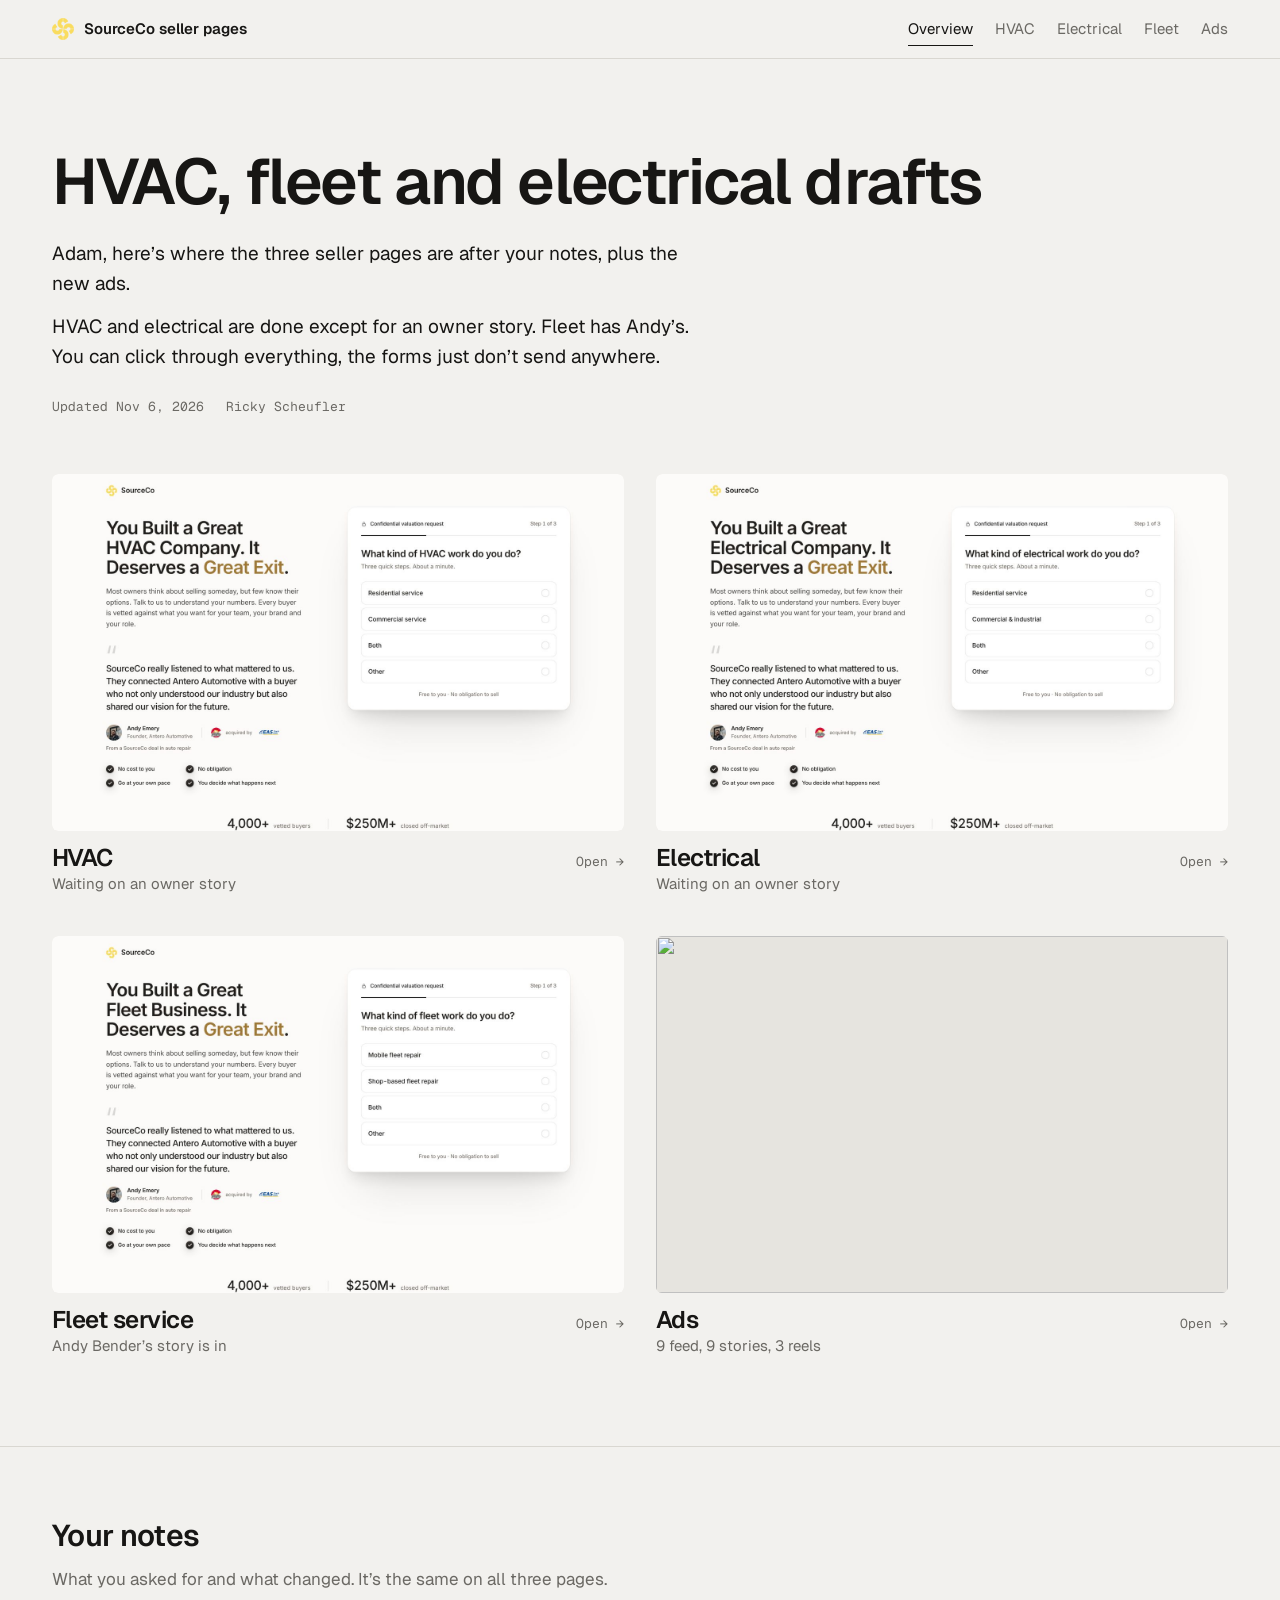
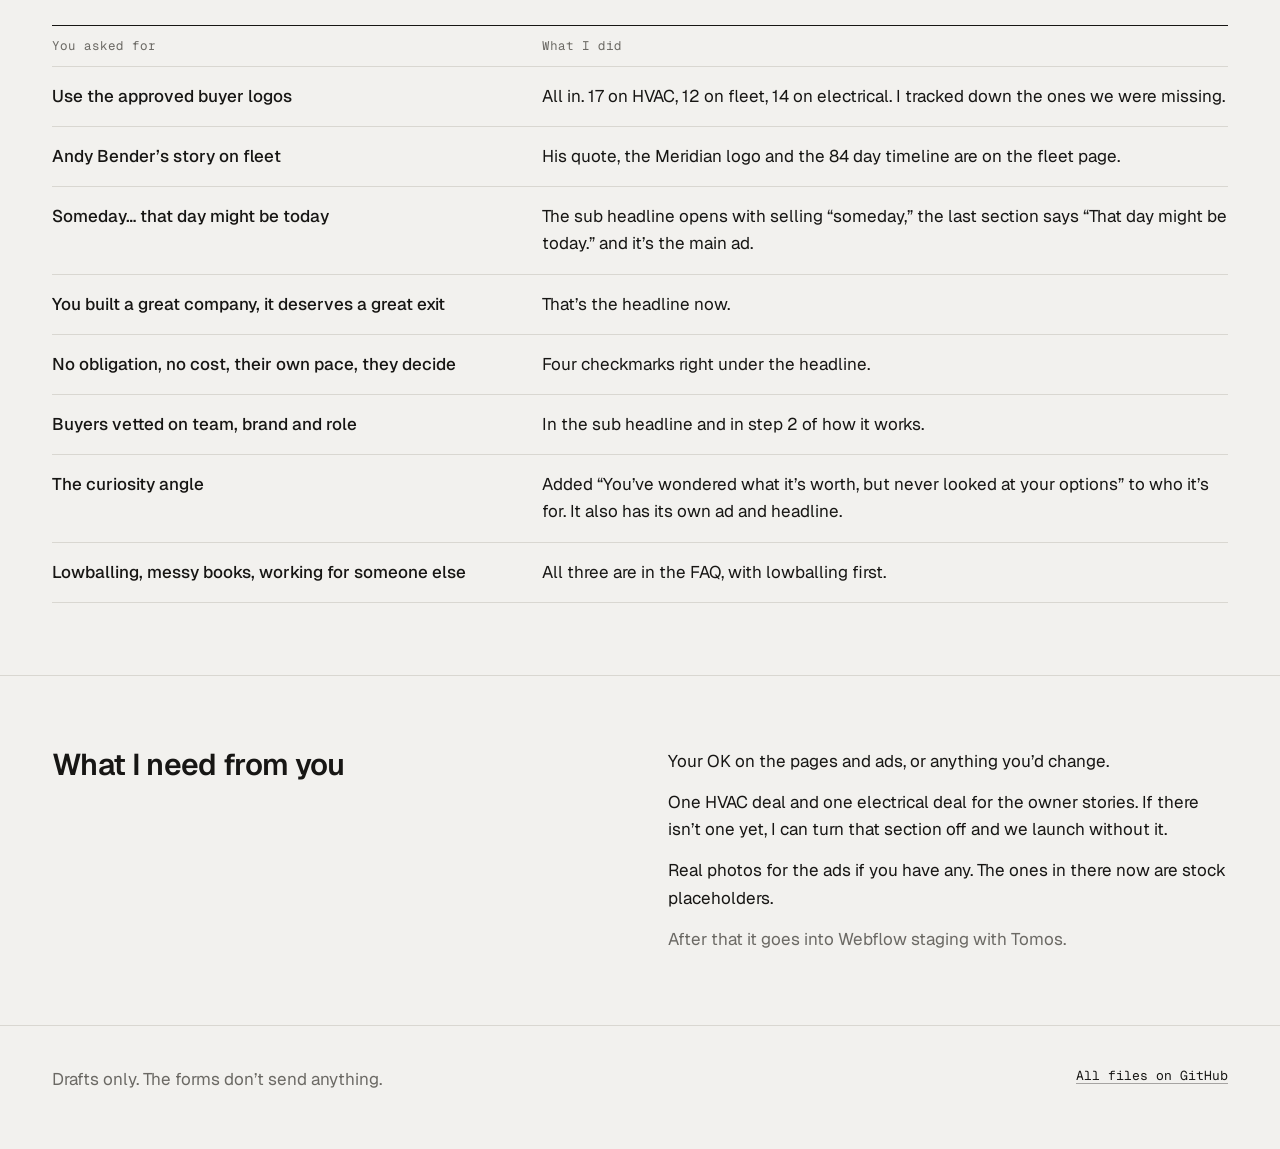
==== commit b6a2f7c8: "Split review into separate pages, simpler design" ====
--- a/index.html
+++ b/index.html
@@ -3,666 +3,67 @@
 <head>
 <meta charset="utf-8">
 <meta name="viewport" content="width=device-width, initial-scale=1">
-<title>SourceCo Seller Pages · Drafts for Review</title>
-<meta name="description" content="HVAC, fleet and electrical seller pages and the new Meta ads, built on Adam’s Nov 6 notes. Drafts for review.">
+<title>SourceCo Seller Pages</title>
+<meta name="description" content="Drafts of the SourceCo seller pages and ads, for review.">
 <meta name="robots" content="noindex, nofollow">
-<meta property="og:title" content="SourceCo seller pages: drafts for review">
-<meta property="og:description" content="HVAC, fleet and electrical pages plus the new ads, built on your Nov 6 notes.">
+<meta property="og:title" content="SourceCo seller pages, drafts">
+<meta property="og:description" content="HVAC, fleet and electrical pages plus the new ads.">
 <meta property="og:image" content="https://r354306-cloud.github.io/sourceco-seller-pages/img/og.jpg">
-<meta property="og:type" content="website">
 <meta name="twitter:card" content="summary_large_image">
 <link rel="icon" href="img/mark.png">
 <link rel="preconnect" href="https://fonts.googleapis.com">
 <link rel="preconnect" href="https://fonts.gstatic.com" crossorigin>
-<link href="https://fonts.googleapis.com/css2?family=Inter:wght@400..800&display=swap" rel="stylesheet">
-<style>
-:root{
-  --ink:#1D1A17;--cream:#FBFAF7;--alt:#F4EFE6;--card:#FFFEFB;--gold:#CBA14D;--gold-d:#7A5818;
-  --muted:#5F5851;--body:#3E3933;--line:#E7E0D4;--goldbg:#F1E6CC;--on-dark:#D8D0C4;--on-dark-2:#A69D90;
-  --r:14px;--shadow:0 1px 2px rgba(29,26,23,.06),0 10px 30px rgba(29,26,23,.10);
-  --shadow-lg:0 2px 6px rgba(0,0,0,.18),0 30px 70px rgba(0,0,0,.35);
-}
-*{box-sizing:border-box}
-html{scroll-behavior:smooth;scroll-padding-top:72px}
-body{margin:0;background:var(--cream);color:var(--body);font:400 17px/1.6 Inter,system-ui,-apple-system,sans-serif;-webkit-font-smoothing:antialiased}
-img,video{display:block;max-width:100%;height:auto}
-a{color:inherit}
-h1,h2,h3{color:var(--ink);margin:0;letter-spacing:-.02em}
-p{margin:0}
-.wrap{max-width:1180px;margin:0 auto;padding:0 24px}
-.kicker{font:700 13px/1.2 Inter,sans-serif;letter-spacing:.12em;text-transform:uppercase;color:var(--gold-d)}
-.dark .kicker{color:var(--gold)}
-.h2{font-size:clamp(30px,4vw,46px);line-height:1.08;font-weight:750}
-.lede{font-size:19px;line-height:1.6;color:var(--muted);max-width:720px}
-section{padding:96px 0}
-.sec-head{display:flex;flex-direction:column;gap:14px;margin-bottom:44px}
-.dark{background:var(--ink);color:var(--on-dark)}
-.dark h1,.dark h2,.dark h3{color:#fff}
-.dark .lede{color:var(--on-dark)}
-.alt{background:var(--alt)}
-
-/* top bar */
-.top{position:sticky;top:0;z-index:50;background:rgba(29,26,23,.92);backdrop-filter:saturate(1.4) blur(10px);-webkit-backdrop-filter:saturate(1.4) blur(10px);border-bottom:1px solid rgba(255,255,255,.07)}
-.top .wrap{display:flex;align-items:center;gap:18px;height:60px}
-.brand{display:flex;align-items:center;gap:10px;color:#fff;text-decoration:none;font-weight:650;font-size:16px;white-space:nowrap}
-.brand img{width:26px;height:26px}
-.brand span{color:var(--on-dark-2);font-weight:500}
-.top nav{margin-left:auto;display:flex;gap:4px}
-.top nav a{color:var(--on-dark);text-decoration:none;font-size:14px;font-weight:550;padding:7px 12px;border-radius:999px}
-.top nav a:hover{background:rgba(255,255,255,.08);color:#fff}
-.pill{display:inline-flex;align-items:center;gap:6px;font:650 12.5px/1 Inter,sans-serif;padding:7px 11px;border-radius:999px;white-space:nowrap}
-.pill.gold{background:var(--gold);color:var(--ink)}
-.pill.soft{background:var(--goldbg);color:var(--gold-d)}
-.pill.ok{background:#E3EEDF;color:#2F5A27}
-.pill.wait{background:#F6E7C9;color:#7A5818}
-.pill.line{border:1px solid rgba(255,255,255,.2);color:var(--on-dark)}
-.dot{width:7px;height:7px;border-radius:50%;background:currentColor;display:inline-block}
-
-/* hero */
-.hero{padding:84px 0 110px;position:relative;overflow:hidden}
-.hero:before{content:"";position:absolute;inset:auto -10% -40% 40%;height:90%;background:radial-gradient(closest-side,rgba(203,161,77,.22),transparent);pointer-events:none}
-.hero .wrap{display:grid;grid-template-columns:1.02fr 1fr;gap:56px;align-items:center;position:relative}
-.hero h1{font-size:clamp(38px,5.2vw,62px);line-height:1.04;font-weight:780;margin:18px 0 22px}
-.hero h1 em{font-style:normal;color:var(--gold)}
-.hero .lede{font-size:19px}
-.btns{display:flex;flex-wrap:wrap;gap:10px;margin-top:30px}
-.btn{display:inline-flex;align-items:center;gap:8px;text-decoration:none;font:650 15px/1 Inter,sans-serif;padding:14px 18px;border-radius:999px;border:1px solid transparent;transition:transform .15s ease,background .15s ease}
-.btn:hover{transform:translateY(-1px)}
-.btn.primary{background:var(--gold);color:var(--ink)}
-.btn.primary:hover{background:#d6ad5a}
-.btn.ghost{border-color:rgba(255,255,255,.22);color:#fff}
-.btn.ghost:hover{background:rgba(255,255,255,.07)}
-.btn.ink{background:var(--ink);color:#fff}
-.btn.outline{border-color:var(--line);background:var(--card);color:var(--ink)}
-.btn svg{width:15px;height:15px}
-.stats{display:grid;grid-template-columns:repeat(5,auto);justify-content:space-between;gap:22px 18px;margin-top:38px;padding-top:26px;border-top:1px solid rgba(255,255,255,.1)}
-.stat b{display:block;color:#fff;font-size:26px;font-weight:750;letter-spacing:-.02em}
-.stat span{font-size:13.5px;color:var(--on-dark-2)}
-.stage{position:relative;aspect-ratio:1/0.86}
-.browser{position:absolute;left:0;top:4%;width:88%;border-radius:12px;overflow:hidden;background:#fff;box-shadow:var(--shadow-lg)}
-.chrome{height:30px;background:#ECE7DF;display:flex;align-items:center;gap:6px;padding:0 12px}
-.chrome i{width:10px;height:10px;border-radius:50%;background:#D5CEC3}
-.chrome .url{margin-left:10px;flex:1;height:18px;border-radius:6px;background:#fff;font:500 11px/18px Inter,sans-serif;color:#8C8378;padding:0 8px;overflow:hidden;white-space:nowrap}
-.phone{position:absolute;left:-3%;bottom:0;width:26%;border-radius:26px;overflow:hidden;border:7px solid #0E0C0B;background:#0E0C0B;box-shadow:var(--shadow-lg)}
-.adcard{position:absolute;right:0;bottom:2%;width:36%;border-radius:10px;overflow:hidden;box-shadow:var(--shadow-lg)}
-
-/* jump chips */
-.jump{background:var(--card);border-bottom:1px solid var(--line)}
-.jump .wrap{display:flex;gap:8px;overflow-x:auto;padding-top:14px;padding-bottom:14px;scrollbar-width:none}
-.jump a{flex:0 0 auto;text-decoration:none;font:600 14px/1 Inter,sans-serif;color:var(--muted);padding:9px 14px;border:1px solid var(--line);border-radius:999px;background:var(--cream)}
-.jump a:hover{color:var(--ink);border-color:#d8cdb9}
-
-/* status cards */
-.cards3{display:grid;grid-template-columns:repeat(3,1fr);gap:22px}
-.card{background:var(--card);border:1px solid var(--line);border-radius:var(--r);overflow:hidden;box-shadow:var(--shadow);display:flex;flex-direction:column}
-.card .thumb{aspect-ratio:16/9.4;overflow:hidden;border-bottom:1px solid var(--line);background:#fff}
-.card .thumb img{width:100%;height:100%;object-fit:cover;object-position:top left}
-.card .body{padding:22px 22px 24px;display:flex;flex-direction:column;gap:14px;flex:1}
-.card h3{font-size:22px;font-weight:720}
-.pills{display:flex;flex-wrap:wrap;gap:6px}
-.ticks{list-style:none;margin:0;padding:0;display:flex;flex-direction:column;gap:9px;font-size:15.5px;line-height:1.45}
-.ticks li{position:relative;padding-left:28px}
-.ticks li q{color:var(--ink);font-weight:550}
-.ticks li:before{content:"";position:absolute;left:0;top:2px;width:18px;height:18px;border-radius:50%;background:var(--goldbg) url("data:image/svg+xml,%3Csvg xmlns='http://www.w3.org/2000/svg' viewBox='0 0 20 20'%3E%3Cpath d='M5.5 10.5l3 3 6-7' fill='none' stroke='%237A5818' stroke-width='2.2' stroke-linecap='round' stroke-linejoin='round'/%3E%3C/svg%3E") center/14px no-repeat}
-.ticks li.todo:before{background:#F6E7C9 url("data:image/svg+xml,%3Csvg xmlns='http://www.w3.org/2000/svg' viewBox='0 0 20 20'%3E%3Ccircle cx='10' cy='10' r='2.6' fill='%237A5818'/%3E%3C/svg%3E") center/14px no-repeat}
-.links{display:flex;flex-wrap:wrap;gap:8px;margin-top:auto;padding-top:6px}
-.links a{font:650 14px/1 Inter,sans-serif;text-decoration:none;padding:11px 14px;border-radius:999px;background:var(--ink);color:#fff}
-.links a.sec{background:transparent;color:var(--ink);border:1px solid var(--line)}
-
-/* notes table */
-.notes{background:var(--card);border:1px solid var(--line);border-radius:var(--r);box-shadow:var(--shadow);overflow:hidden}
-.note{display:grid;grid-template-columns:44px minmax(0,1fr) minmax(0,1.35fr) 120px;gap:22px;align-items:start;padding:22px 26px;border-top:1px solid var(--line)}
-.note:first-child{border-top:0}
-.note.head{background:var(--alt);padding-top:14px;padding-bottom:14px;font:700 12px/1.2 Inter,sans-serif;letter-spacing:.1em;text-transform:uppercase;color:var(--muted)}
-.num{width:30px;height:30px;border-radius:50%;background:var(--ink);color:#fff;font:700 13px/30px Inter,sans-serif;text-align:center}
-.said{color:var(--ink);font-weight:620;font-size:16.5px;line-height:1.45}
-.landed{font-size:15.5px;line-height:1.55;color:var(--body)}
-.landed b{color:var(--ink);font-weight:650}
-.where{display:flex;flex-wrap:wrap;gap:6px;justify-content:flex-end}
-.tag{font:650 11.5px/1 Inter,sans-serif;padding:6px 8px;border-radius:6px;background:var(--goldbg);color:var(--gold-d);white-space:nowrap}
-
-/* walkthrough */
-.walk{display:grid;grid-template-columns:minmax(0,1.08fr) minmax(0,1fr);gap:48px;align-items:start}
-.scrollframe{border-radius:12px;overflow:hidden;background:#fff;box-shadow:var(--shadow);border:1px solid var(--line);position:sticky;top:84px}
-.scrollframe .viewport{height:min(760px,78vh);overflow-y:auto;overscroll-behavior:contain}
-.scrollframe .hint{position:absolute;right:12px;bottom:12px;background:rgba(29,26,23,.82);color:#fff;font:600 12px/1 Inter,sans-serif;padding:8px 10px;border-radius:999px;pointer-events:none}
-.steps{list-style:none;margin:0;padding:0;display:flex;flex-direction:column;gap:6px}
-.steps li{display:grid;grid-template-columns:38px 1fr;gap:16px;padding:18px 0;border-top:1px solid var(--line)}
-.steps li:first-child{border-top:0;padding-top:4px}
-.steps .n{width:32px;height:32px;border-radius:50%;border:1.5px solid var(--gold);color:var(--gold-d);font:700 14px/29px Inter,sans-serif;text-align:center}
-.steps h3{font-size:18.5px;font-weight:700;margin-bottom:5px}
-.steps p{font-size:15.5px;line-height:1.55;color:var(--muted)}
-.steps p q{color:var(--ink);font-weight:550}
-.steps .hl{background:var(--goldbg);border-radius:12px;padding:16px 16px 16px 0;border-top:0;margin:4px 0}
-.steps .hl .n{background:var(--gold);color:var(--ink);border-color:var(--gold);margin-left:14px}
-.steps .hl{grid-template-columns:52px 1fr}
-
-.variants{display:grid;grid-template-columns:repeat(4,1fr);gap:14px;margin-top:56px}
-.var{background:var(--card);border:1px solid var(--line);border-radius:12px;padding:18px;display:flex;flex-direction:column;gap:10px;text-decoration:none;transition:border-color .15s,transform .15s}
-.var:hover{border-color:#d3c4a6;transform:translateY(-2px)}
-.var code{font:600 12.5px/1 ui-monospace,SFMono-Regular,Menlo,monospace;color:var(--gold-d);background:var(--goldbg);padding:5px 7px;border-radius:6px;align-self:flex-start}
-.var b{color:var(--ink);font-size:16px;line-height:1.3;font-weight:680}
-.var span{font-size:13.5px;color:var(--muted);line-height:1.45;margin-top:auto}
-
-.details{display:grid;grid-template-columns:.62fr 1fr 1fr;gap:22px;margin-top:56px;align-items:start}
-figure{margin:0}
-.shot{border-radius:12px;overflow:hidden;border:1px solid var(--line);background:#fff;box-shadow:var(--shadow);cursor:zoom-in}
-.shot.phoneshot{border-radius:22px;border:6px solid #0E0C0B;background:#0E0C0B}
-figcaption{font-size:14.5px;line-height:1.5;color:var(--muted);margin-top:12px}
-figcaption b{color:var(--ink);font-weight:650}
-
-/* trade sections */
-.trade{display:grid;grid-template-columns:minmax(0,1.5fr) minmax(0,1fr);gap:48px;align-items:start}
-.trade .copy{display:flex;flex-direction:column;gap:18px;position:sticky;top:90px}
-.trade .copy .h2{font-size:clamp(28px,3.4vw,40px)}
-.trade .shots{display:grid;grid-template-columns:1fr 1fr;gap:18px}
-.trade .shots .wide{grid-column:1/-1}
-.quote{border-left:3px solid var(--gold);padding:4px 0 4px 16px;color:var(--ink);font-size:17px;line-height:1.5;font-weight:520}
-.quote small{display:block;margin-top:8px;color:var(--muted);font-size:14px;font-weight:500}
-.metric{display:flex;align-items:baseline;gap:10px}
-.metric b{font-size:52px;font-weight:780;color:var(--ink);letter-spacing:-.03em;line-height:1}
-.metric span{color:var(--muted);font-size:15px;line-height:1.35}
-
-/* story slot */
-.slot{display:grid;grid-template-columns:minmax(0,.9fr) minmax(0,1fr);gap:56px;align-items:center}
-.fields{display:grid;grid-template-columns:1fr 1fr;gap:12px;margin:26px 0 26px}
-.field{background:var(--card);border:1px dashed #CDB98F;border-radius:10px;padding:13px 14px}
-.field b{display:block;color:var(--ink);font-size:15px;font-weight:650}
-.field span{font-size:13.5px;color:var(--muted);line-height:1.4}
-.callout{display:flex;gap:14px;background:var(--card);border:1px solid var(--line);border-radius:12px;padding:18px}
-.callout svg{flex:0 0 22px;color:var(--gold-d);margin-top:2px}
-.callout p{font-size:15.5px;line-height:1.55}
-
-/* ads */
-.ads .sec-head{max-width:820px}
-.concept{margin-top:64px}
-.concept:first-of-type{margin-top:12px}
-.concept-head{display:flex;flex-wrap:wrap;align-items:flex-end;justify-content:space-between;gap:16px;margin-bottom:22px}
-.concept-head h3{font-size:28px;font-weight:740}
-.concept-head p{color:var(--on-dark-2);font-size:15.5px;margin-top:6px;max-width:620px}
-.land{display:inline-flex;align-items:center;gap:8px;font:600 13.5px/1 Inter,sans-serif;color:var(--on-dark);text-decoration:none;border:1px solid rgba(255,255,255,.18);border-radius:999px;padding:10px 14px}
-.land code{font:600 12.5px/1 ui-monospace,Menlo,monospace;color:var(--gold)}
-.land:hover{background:rgba(255,255,255,.06)}
-.adgrid{display:grid;grid-template-columns:repeat(3,1fr);gap:20px}
-.ad{border-radius:10px;overflow:hidden;box-shadow:0 18px 40px rgba(0,0,0,.35);cursor:zoom-in;background:#2a2622}
-.adlabel{display:flex;justify-content:space-between;margin-top:10px;font-size:13.5px;color:var(--on-dark-2)}
-.adlabel a{color:var(--on-dark);text-decoration:none;font-weight:600}
-.adlabel a:hover{color:#fff}
-.reels{display:grid;grid-template-columns:repeat(3,minmax(0,1fr));gap:18px;margin-top:28px;max-width:720px}
-.reel{border-radius:16px;overflow:hidden;background:#000;box-shadow:0 18px 40px rgba(0,0,0,.4);position:relative;aspect-ratio:9/16}
-.reel video{width:100%;height:100%;object-fit:cover}
-.reel .lbl{position:absolute;left:10px;top:10px;font:650 11.5px/1 Inter,sans-serif;background:rgba(0,0,0,.55);color:#fff;padding:6px 8px;border-radius:999px}
-.reelrow{display:grid;grid-template-columns:minmax(0,1.35fr) minmax(0,1fr);gap:40px;align-items:center;margin-top:40px}
-.reelrow .reels{margin-top:0}
-.reelcopy h4{color:#fff;font-size:22px;margin:0 0 10px;font-weight:700;letter-spacing:-.01em}
-.reelcopy p{color:var(--on-dark-2);font-size:15.5px}
-.beats{display:grid;grid-template-columns:repeat(4,1fr);gap:8px;margin-top:18px}
-.beat{border-top:2px solid var(--gold);padding-top:8px;font-size:13px;color:var(--on-dark)}
-.beat b{display:block;color:var(--gold);font-size:12px;font-weight:700;margin-bottom:3px}
-.strip{display:flex;gap:16px;overflow-x:auto;padding:4px 2px 18px;scroll-snap-type:x mandatory}
-.strip .st{flex:0 0 200px;scroll-snap-align:start}
-.strip .st img{border-radius:10px;box-shadow:0 14px 30px rgba(0,0,0,.35);cursor:zoom-in}
-.strip .st span{display:block;margin-top:8px;font-size:12.5px;color:var(--on-dark-2)}
-.note-dark{display:flex;gap:14px;background:rgba(255,255,255,.05);border:1px solid rgba(255,255,255,.1);border-radius:12px;padding:18px 20px;margin-top:40px}
-.note-dark svg{flex:0 0 20px;color:var(--gold);margin-top:3px}
-.note-dark p{font-size:15px;line-height:1.55;color:var(--on-dark)}
-.older{display:flex;gap:14px;margin-top:16px;flex-wrap:wrap}
-.older img{width:120px;border-radius:8px;opacity:.92;cursor:zoom-in}
-
-/* next */
-.next{display:grid;grid-template-columns:repeat(4,1fr);gap:18px}
-.nx{background:var(--card);border:1px solid var(--line);border-radius:var(--r);padding:24px;box-shadow:var(--shadow);display:flex;flex-direction:column;gap:12px}
-.nx .n{width:36px;height:36px;border-radius:10px;background:var(--goldbg);color:var(--gold-d);font:750 16px/36px Inter,sans-serif;text-align:center}
-.nx h3{font-size:18.5px;font-weight:700;line-height:1.3}
-.nx p{font-size:15px;line-height:1.55;color:var(--muted)}
-
-/* files */
-.files{display:grid;grid-template-columns:repeat(3,1fr);gap:14px}
-.file{display:flex;gap:14px;align-items:center;background:var(--card);border:1px solid var(--line);border-radius:12px;padding:16px 18px;text-decoration:none;transition:border-color .15s}
-.file:hover{border-color:#d3c4a6}
-.file .ic{flex:0 0 40px;height:40px;border-radius:10px;background:var(--alt);display:grid;place-items:center;color:var(--gold-d)}
-.file .ic svg{width:20px;height:20px}
-.file b{display:block;color:var(--ink);font-size:15.5px;font-weight:650}
-.file span{font-size:13.5px;color:var(--muted)}
-
-footer{background:var(--ink);color:var(--on-dark-2);padding:40px 0;font-size:14px}
-footer .wrap{display:flex;flex-wrap:wrap;gap:12px 24px;justify-content:space-between;align-items:center}
-footer .brand{font-size:15px}
-
-/* lightbox */
-.lb{position:fixed;inset:0;z-index:100;background:rgba(15,13,12,.9);display:none;align-items:center;justify-content:center;padding:28px;cursor:zoom-out}
-.lb.on{display:flex}
-.lb img{max-width:100%;max-height:100%;border-radius:8px;box-shadow:var(--shadow-lg);background:#fff}
-.lb .x{position:absolute;top:16px;right:18px;color:#fff;font:600 14px/1 Inter,sans-serif;background:rgba(255,255,255,.12);padding:10px 12px;border-radius:999px}
-.lb.tall{align-items:flex-start;overflow-y:auto}
-.lb.tall img{max-height:none;max-width:min(1100px,100%)}
-
-@media (max-width:1020px){
-  .hero .wrap,.walk,.trade,.slot,.reelrow{grid-template-columns:1fr}
-  .stage{max-width:640px}
-  .scrollframe{position:relative;top:auto}
-  .trade .copy{position:static}
-  .cards3,.files{grid-template-columns:1fr 1fr}
-  .next,.variants{grid-template-columns:1fr 1fr}
-  .details{grid-template-columns:1fr 1fr}
-  .details figure:first-child{grid-row:span 2}
-  .note{grid-template-columns:36px 1fr;gap:10px 16px}
-  .note .landed,.note .where{grid-column:2}
-  .note .where{justify-content:flex-start}
-  .note.head{display:none}
-  .trade .copy{order:-1}
-}
-@media (max-width:680px){
-  body{font-size:16px}
-  .wrap{padding:0 16px}
-  section{padding:68px 0}
-  .hero{padding:52px 0 70px}
-  .top nav{display:none}
-  .top .pill{margin-left:auto}
-  .cards3,.files,.next,.variants,.adgrid,.details,.fields{grid-template-columns:1fr}
-  .details figure:first-child{grid-row:auto;max-width:300px}
-  .trade .shots{grid-template-columns:1fr}
-  .reels{grid-template-columns:repeat(3,minmax(0,1fr));gap:10px}
-  .beats{grid-template-columns:1fr 1fr}
-  .note{padding:18px 16px}
-  .btn{padding:13px 16px}
-  .adgrid{max-width:420px}
-  .stats{grid-template-columns:repeat(3,auto);justify-content:start;gap:18px 28px}
-}
-</style>
+<link href="https://fonts.googleapis.com/css2?family=Geist:wght@400..700&family=Geist+Mono:wght@400..500&display=swap" rel="stylesheet">
+<link rel="stylesheet" href="site.css">
 </head>
 <body>
+<header class="top"><div class="wrap">
+<a class="brand" href="index.html"><img src="img/mark.png" alt="" width="22" height="22">SourceCo seller pages</a>
+<nav class="nav" aria-label="Pages"><a href="index.html" aria-current="page">Overview</a><a href="hvac.html">HVAC</a><a href="electrical.html">Electrical</a><a href="fleet.html">Fleet</a><a href="ads.html">Ads</a></nav>
+</div></header>
+<main>
 
-<header class="top">
-  <div class="wrap">
-    <a class="brand" href="#top"><img src="img/mark.png" alt="" width="26" height="26">SourceCo <span>seller pages</span></a>
-    <nav aria-label="Sections">
-      <a href="#notes">Your notes</a>
-      <a href="#hvac">Pages</a>
-      <a href="#story">Owner story</a>
-      <a href="#ads">Ads</a>
-      <a href="#next">Next steps</a>
-    </nav>
-    <span class="pill gold"><span class="dot"></span>Drafts for review</span>
-  </div>
-</header>
+<section class="head"><div class="wrap">
+<h1>HVAC, fleet and electrical drafts</h1>
+<div class="col">
+<p>Adam, here’s where the three seller pages are after your notes, plus the new ads.</p>
+<p>HVAC and electrical are done except for an owner story. Fleet has Andy’s. You can click through everything, the forms just don’t send anywhere.</p>
+</div>
+<div class="meta mono"><span>Updated Nov 6, 2026</span><span>Ricky Scheufler</span></div>
+</div></section>
 
-<section class="hero dark" id="top">
-  <div class="wrap">
-    <div>
-      <div class="kicker">For Adam Haile · Updated Nov 6, 2026</div>
-      <h1>Three seller pages and new ads, <em>built on your notes.</em></h1>
-      <p class="lede">Your Nov 6 direction is now the default on HVAC, fleet and electrical. HVAC and electrical are shown before their owner stories, with a marked slot ready for a real deal. Fleet already has Andy Bender’s story. The ads are redone around “Someday.”</p>
-      <div class="btns">
-        <a class="btn primary" href="drafts/lp-hvac-preview.html">Open HVAC draft <svg viewBox="0 0 16 16" fill="none" stroke="currentColor" stroke-width="2" stroke-linecap="round" stroke-linejoin="round"><path d="M3 8h10M9 4l4 4-4 4"/></svg></a>
-        <a class="btn ghost" href="drafts/lp-electrical-preview.html">Electrical</a>
-        <a class="btn ghost" href="drafts/lp-fleet-service-preview.html">Fleet</a>
-      </div>
-      <div class="stats">
-        <div class="stat"><b>3</b><span>landing pages</span></div>
-        <div class="stat"><b>3</b><span>thank-you pages</span></div>
-        <div class="stat"><b>18</b><span>new feed and story ads</span></div>
-        <div class="stat"><b>3</b><span>Someday reels</span></div>
-        <div class="stat"><b>40</b><span>approved buyers, logos cleaned</span></div>
-      </div>
-    </div>
-    <div class="stage" aria-hidden="true">
-      <div class="browser">
-        <div class="chrome"><i></i><i></i><i></i><div class="url">sourcecodeals.com/lp-hvac</div></div>
-        <img src="img/hero-hvac.jpg" width="1440" height="900" alt="">
-      </div>
-      <div class="phone"><img src="img/phone-hvac.jpg" width="520" height="1125" alt=""></div>
-      <div class="adcard"><img src="ads/web/hvac-D.jpg" width="864" height="1080" alt=""></div>
-    </div>
-  </div>
-</section>
+<div class="wrap"><div class="tiles">
+<a class="tile" href="hvac.html"><div class="plate"><img src="img/hero-hvac.jpg" width="1440" height="900" alt=""></div>
+<div class="row"><div><h2>HVAC</h2><p class="st">Waiting on an owner story</p></div><span class="go">Open →</span></div></a><a class="tile" href="electrical.html"><div class="plate"><img src="img/hero-electrical.jpg" width="1440" height="900" alt=""></div>
+<div class="row"><div><h2>Electrical</h2><p class="st">Waiting on an owner story</p></div><span class="go">Open →</span></div></a><a class="tile" href="fleet.html"><div class="plate"><img src="img/hero-fleet.jpg" width="1440" height="900" alt=""></div>
+<div class="row"><div><h2>Fleet service</h2><p class="st">Andy Bender’s story is in</p></div><span class="go">Open →</span></div></a><a class="tile" href="ads.html"><div class="plate"><img src="img/tile-ads.jpg" width="1440" height="900" alt=""></div>
+<div class="row"><div><h2>Ads</h2><p class="st">9 feed, 9 stories, 3 reels</p></div><span class="go">Open →</span></div></a>
+</div></div>
 
-<div class="jump">
-  <div class="wrap">
-    <a href="#status">Where things stand</a>
-    <a href="#notes">Your notes</a>
-    <a href="#hvac">HVAC</a>
-    <a href="#electrical">Electrical</a>
-    <a href="#fleet">Fleet</a>
-    <a href="#story">Owner story slot</a>
-    <a href="#ads">Ads</a>
-    <a href="#next">Next steps</a>
-    <a href="#files">Files</a>
-  </div>
+<section class="sec"><div class="wrap">
+<h2>Your notes</h2>
+<p class="lead">What you asked for and what changed. It’s the same on all three pages.</p>
+<div class="notes">
+<div class="r h"><span>You asked for</span><span>What I did</span></div>
+<div class="r"><b>Use the approved buyer logos</b><span>All in. 17 on HVAC, 12 on fleet, 14 on electrical. I tracked down the ones we were missing.</span></div><div class="r"><b>Andy Bender’s story on fleet</b><span>His quote, the Meridian logo and the 84 day timeline are on the fleet page.</span></div><div class="r"><b>Someday… that day might be today</b><span>The sub headline opens with selling “someday,” the last section says “That day might be today.” and it’s the main ad.</span></div><div class="r"><b>You built a great company, it deserves a great exit</b><span>That’s the headline now.</span></div><div class="r"><b>No obligation, no cost, their own pace, they decide</b><span>Four checkmarks right under the headline.</span></div><div class="r"><b>Buyers vetted on team, brand and role</b><span>In the sub headline and in step 2 of how it works.</span></div><div class="r"><b>The curiosity angle</b><span>Added “You’ve wondered what it’s worth, but never looked at your options” to who it’s for. It also has its own ad and headline.</span></div><div class="r"><b>Lowballing, messy books, working for someone else</b><span>All three are in the FAQ, with lowballing first.</span></div>
 </div>
+</div></section>
 
-<section id="status">
-  <div class="wrap">
-    <div class="sec-head">
-      <div class="kicker">Where things stand</div>
-      <h2 class="h2">All three are ready to review.</h2>
-      <p class="lede">Every page has your copy, your approved buyers and a thank-you page. Click through the form on any of them. Nothing gets sent.</p>
-    </div>
-    <div class="cards3">
-      <article class="card">
-        <div class="thumb"><img src="img/hero-hvac.jpg" width="1440" height="900" alt="HVAC landing page hero" loading="lazy"></div>
-        <div class="body">
-          <div class="pills"><span class="pill ok"><span class="dot"></span>Ready for review</span><span class="pill wait">Owner story pending</span></div>
-          <h3>HVAC</h3>
-          <ul class="ticks">
-            <li>17 approved buyer logos, Apex, Sila and Redwood up front</li>
-            <li>Residential, commercial and new construction mix in the form and FAQ</li>
-            <li class="todo">Story slot marked and waiting for a real HVAC deal</li>
-          </ul>
-          <div class="links"><a href="drafts/lp-hvac-preview.html">Open draft</a><a class="sec" href="drafts/lp-hvac-thank-you-preview.html">Thank-you page</a></div>
-        </div>
-      </article>
-      <article class="card">
-        <div class="thumb"><img src="img/hero-electrical.jpg" width="1440" height="900" alt="Electrical landing page hero" loading="lazy"></div>
-        <div class="body">
-          <div class="pills"><span class="pill ok"><span class="dot"></span>Ready for review</span><span class="pill wait">Owner story pending</span></div>
-          <h3>Electrical</h3>
-          <ul class="ticks">
-            <li>14 approved buyer logos, with ArchKey and MKD in the buyer cards</li>
-            <li>Master license question answered in the FAQ</li>
-            <li class="todo">Story slot marked and waiting for a real electrical deal</li>
-          </ul>
-          <div class="links"><a href="drafts/lp-electrical-preview.html">Open draft</a><a class="sec" href="drafts/lp-electrical-thank-you-preview.html">Thank-you page</a></div>
-        </div>
-      </article>
-      <article class="card">
-        <div class="thumb"><img src="img/hero-fleet.jpg" width="1440" height="900" alt="Fleet service landing page hero" loading="lazy"></div>
-        <div class="body">
-          <div class="pills"><span class="pill ok"><span class="dot"></span>Ready for review</span><span class="pill soft">Story in</span></div>
-          <h3>Fleet service</h3>
-          <ul class="ticks">
-            <li>12 approved buyer logos, from Meridian to Fleetwash</li>
-            <li>Mobile and shop-based fleet work in the form</li>
-            <li>Andy Bender’s story: TNA to Meridian in 84 days</li>
-          </ul>
-          <div class="links"><a href="drafts/lp-fleet-service-preview.html">Open draft</a><a class="sec" href="drafts/lp-fleet-service-thank-you-preview.html">Thank-you page</a></div>
-        </div>
-      </article>
-    </div>
-  </div>
-</section>
+<section class="sec"><div class="wrap split">
+<h2>What I need from you</h2>
+<div class="col" style="display:flex;flex-direction:column;gap:14px">
+<p>Your OK on the pages and ads, or anything you’d change.</p>
+<p>One HVAC deal and one electrical deal for the owner stories. If there isn’t one yet, I can turn that section off and we launch without it.</p>
+<p>Real photos for the ads if you have any. The ones in there now are stock placeholders.</p>
+<p class="muted">After that it goes into Webflow staging with Tomos.</p>
+</div>
+</div></section>
 
-<section id="notes" class="alt">
-  <div class="wrap">
-    <div class="sec-head">
-      <div class="kicker">Your notes</div>
-      <h2 class="h2">Everything you asked for, and where it lives.</h2>
-      <p class="lede">I went line by line through your Nov 6 email. Each point is now the default on all three pages, not a test variant.</p>
-    </div>
-    <div class="notes">
-      <div class="note head"><span></span><span>You said</span><span>On the page</span><span style="text-align:right">Where</span></div>
-      <div class="note"><span class="num">1</span><p class="said">Use the approved buyer logos</p><p class="landed">Logo band and buyer cards on every page, captioned <b>“Companies owned by SourceCo buyers.”</b> HVAC has 17, fleet 12, electrical 14. I pulled and cleaned all of them, so there’s nothing left to send.</p><div class="where"><span class="tag">Logo band</span><span class="tag">Buyer cards</span></div></div>
-      <div class="note"><span class="num">2</span><p class="said">Use Andy Bender’s story for fleet</p><p class="landed">His quote, the Meridian logo and the full deal timeline: <b>first call to close in 84 days.</b></p><div class="where"><span class="tag">Fleet story</span></div></div>
-      <div class="note"><span class="num">3</span><p class="said">“Someday… that day might be today”</p><p class="landed">The hero opens with <b>“Most owners think about selling someday,”</b> the last section is <b>“That day might be today.”</b> and it’s the lead ad and reel.</p><div class="where"><span class="tag">Hero</span><span class="tag">Final CTA</span><span class="tag">Ad D</span></div></div>
-      <div class="note"><span class="num">4</span><p class="said">You built a great company, it deserves a great exit</p><p class="landed">It’s the headline on all three: <b>“You Built a Great HVAC Company. It Deserves a Great Exit.”</b> It also sits under “That day might be today” in the Someday ads.</p><div class="where"><span class="tag">H1</span><span class="tag">Ad D</span></div></div>
-      <div class="note"><span class="num">5</span><p class="said">No obligation, no cost, own pace, they decide, buyers vetted on team, brand and role</p><p class="landed">Hero checkmarks: <b>No cost to you · No obligation · Go at your own pace · You decide what happens next.</b> The sub and step 2 say every buyer is vetted against what you want for your team, your brand and your role.</p><div class="where"><span class="tag">Hero</span><span class="tag">How it works</span></div></div>
-      <div class="note"><span class="num">6</span><p class="said">Lean into curiosity</p><p class="landed"><b>“You’ve wondered what it’s worth, but never looked at your options”</b> is in “This is for you if.” It’s also the Ever wondered ad, with a matching headline at <b>?v=wonder</b>.</p><div class="where"><span class="tag">This is for you if</span><span class="tag">Ad E</span></div></div>
-      <div class="note"><span class="num">7</span><p class="said">The fear of getting lowballed</p><p class="landed"><b>“Will I get lowballed?”</b> is now the first FAQ. The Your terms ad leads with it too, with a matching headline at <b>?v=terms</b>.</p><div class="where"><span class="tag">FAQ #1</span><span class="tag">Ad F</span></div></div>
-      <div class="note"><span class="num">8</span><p class="said">Messy books</p><p class="landed">Step 1 says <b>“No documents, and no clean books needed.”</b> The FAQ asks <b>“My books are a mess. Can I still talk to you?”</b></p><div class="where"><span class="tag">How it works</span><span class="tag">FAQ</span></div></div>
-      <div class="note"><span class="num">9</span><p class="said">Not wanting to work for someone else</p><p class="landed"><b>“Will I end up working for someone else?”</b> sits third in the FAQ, right after pricing.</p><div class="where"><span class="tag">FAQ #3</span></div></div>
-    </div>
-  </div>
-</section>
-
-<section id="hvac">
-  <div class="wrap">
-    <div class="sec-head">
-      <div class="kicker">HVAC · shown before the owner story</div>
-      <h2 class="h2">HVAC, top to bottom.</h2>
-      <p class="lede">Scroll the whole page on the left. Electrical is built the same way, so this is the one to read closely.</p>
-    </div>
-    <div class="walk">
-      <div class="scrollframe">
-        <div class="chrome"><i></i><i></i><i></i><div class="url">sourcecodeals.com/lp-hvac</div></div>
-        <div class="viewport" tabindex="0" aria-label="Full HVAC page, scrollable"><img src="img/full-hvac.jpg" width="1080" height="4183" alt="Full HVAC landing page" loading="lazy"></div>
-        <span class="hint">Scroll the page ↓</span>
-      </div>
-      <ol class="steps">
-        <li><span class="n">1</span><div><h3>Hero</h3><p>Your pride line as the headline, “someday” in the sub, and the four promises as checkmarks. The form starts with one easy question: <q>What kind of HVAC work do you do?</q></p></div></li>
-        <li><span class="n">2</span><div><h3>Buyer logos</h3><p>17 approved HVAC buyers in a moving band, with <q>4,000+ vetted buyers</q> and <q>$250M+ closed off-market</q> beside it.</p></div></li>
-        <li><span class="n">3</span><div><h3>How it works</h3><p>Three steps. No documents or clean books. Buyers vetted against your team, your brand and your role. Then <q>Nothing to sign, and you can walk away any time.</q></p></div></li>
-        <li><span class="n">4</span><div><h3>This is for you if</h3><p>Revenue and years in business, plus the two lines from your notes: selling is a someday thing, and you’ve wondered what it’s worth.</p></div></li>
-        <li class="hl"><span class="n">5</span><div><h3>Owner story slot</h3><p>A marked placeholder where a real HVAC deal goes. Andy Bender’s and Andy Emery’s stories sit beside it as tabs. <a href="#story">More on the slot</a></p></div></li>
-        <li><span class="n">6</span><div><h3>Questions owners ask</h3><p>Lowballed first, then pricing, working for someone else, the techs, the name, and messy books.</p></div></li>
-        <li><span class="n">7</span><div><h3>That day might be today.</h3><p>One private conversation about your numbers, and Alia calls within 1 business day. Nothing to sign, nobody finds out, walk away any time.</p></div></li>
-      </ol>
-    </div>
-
-    <div class="details">
-      <figure><img class="shot phoneshot" data-zoom src="img/phone-hvac.jpg" width="520" height="1125" alt="HVAC page on a phone" loading="lazy"><figcaption><b>On a phone.</b> Headline, form and proof all show up before any scrolling.</figcaption></figure>
-      <figure><img class="shot" data-zoom src="img/faqg-hvac.jpg" width="1128" height="968" alt="HVAC FAQ" loading="lazy"><figcaption><b>The FAQ.</b> Your three worries come first. Each answer is about the owner, not about SourceCo.</figcaption></figure>
-      <figure><img class="shot" data-zoom src="img/fin-hvac.jpg" width="1400" height="941" alt="Final call to action" loading="lazy"><figcaption><b>The close.</b> “That day might be today.” with Alia’s face and three no-risk lines.</figcaption></figure>
-    </div>
-
-    <div class="variants">
-      <a class="var" href="drafts/lp-hvac-preview.html"><code>default</code><b>You Built a Great HVAC Company. It Deserves a Great Exit.</b><span>Your direction. Where the Someday ads land.</span></a>
-      <a class="var" href="drafts/lp-hvac-preview.html?v=wonder"><code>?v=wonder</code><b>Ever Wondered What Buyers Would Pay for Your HVAC Company?</b><span>Where the Ever wondered ads land.</span></a>
-      <a class="var" href="drafts/lp-hvac-preview.html?v=terms"><code>?v=terms</code><b>Built a Great HVAC Company? Don’t Settle for a Lowball Offer.</b><span>Where the Your terms ads land.</span></a>
-      <a class="var" href="drafts/lp-hvac-preview.html?v=control"><code>?v=control</code><b>Own an HVAC Company Doing $2M+? See What Buyers Would Pay.</b><span>The old headline, kept as the control for the page test.</span></a>
-    </div>
-  </div>
-</section>
-
-<section id="electrical" class="alt">
-  <div class="wrap trade">
-    <div class="shots">
-      <figure class="wide"><img class="shot" data-zoom src="img/hero-electrical.jpg" width="1440" height="900" alt="Electrical page hero" loading="lazy"></figure>
-      <figure><img class="shot" data-zoom src="img/faqg-electrical.jpg" width="1128" height="968" alt="Electrical FAQ with the license question open" loading="lazy"><figcaption><b>The license question.</b> The one electrical owners ask first.</figcaption></figure>
-      <figure><img class="shot" data-zoom src="img/story-electrical.jpg" width="1128" height="1587" alt="Electrical owner story placeholder" loading="lazy"><figcaption><b>Story slot.</b> Same placeholder as HVAC, ready for an electrical deal.</figcaption></figure>
-    </div>
-    <div class="copy">
-      <div class="kicker">Electrical · shown before the owner story</div>
-      <h2 class="h2">Electrical</h2>
-      <p class="lede" style="font-size:17px">Same build as HVAC, tuned for electrical contractors doing residential, commercial and industrial work.</p>
-      <ul class="ticks">
-        <li>14 approved buyers in the band, from Apex and ArchKey to Pike and Mister Sparky</li>
-        <li>Buyer cards with recent deals: ArchKey bought Diefenderfer and MKD bought Brittain Electric, both in 2025</li>
-        <li>FAQ answers <q>I hold the master license. What happens when I sell?</q> and <q>Will my electricians stay?</q></li>
-        <li class="todo">Owner story slot is waiting for a real electrical deal</li>
-      </ul>
-      <div class="btns" style="margin-top:6px"><a class="btn ink" href="drafts/lp-electrical-preview.html">Open electrical draft</a></div>
-    </div>
-  </div>
-</section>
-
-<section id="fleet">
-  <div class="wrap trade">
-    <div class="shots">
-      <figure class="wide"><img class="shot" data-zoom src="img/hero-fleet.jpg" width="1440" height="900" alt="Fleet service page hero" loading="lazy"></figure>
-      <figure class="wide"><img class="shot" data-zoom src="img/story-fleet.jpg" width="1128" height="1542" alt="Andy Bender's story on the fleet page" loading="lazy" style="max-height:620px;object-fit:cover;object-position:top;width:100%"><figcaption><b>Andy’s story.</b> Quote, buyer and the deal from first call to close.</figcaption></figure>
-    </div>
-    <div class="copy">
-      <div class="kicker">Fleet service · story in</div>
-      <h2 class="h2">Fleet service</h2>
-      <div class="quote">“I’d previously been under LOI with a private equity firm and walked away when it became clear we were just a number.”<small>Andy Bender, Founder, TNA Fleet Services</small></div>
-      <div class="metric"><b>84</b><span>days from first call<br>to close with Meridian</span></div>
-      <ul class="ticks">
-        <li>12 approved buyers, including Meridian, Amerit, Ryder and FleetPride</li>
-        <li>Form covers mobile and shop-based fleet work</li>
-        <li>Buyer cards: mobile maintenance in 11 states, a dedicated fleet buyer with 3,500+ techs, and a truck and trailer buyer with 6 deals since Nov 2025</li>
-      </ul>
-      <div class="btns" style="margin-top:6px"><a class="btn ink" href="drafts/lp-fleet-service-preview.html">Open fleet draft</a></div>
-    </div>
-  </div>
-</section>
-
-<section id="story" class="alt">
-  <div class="wrap slot">
-    <figure><img class="shot" data-zoom src="img/story-hvac.jpg" width="1128" height="1587" alt="Owner story placeholder on the HVAC page" loading="lazy"></figure>
-    <div>
-      <div class="kicker">The owner story slot</div>
-      <h2 class="h2" style="margin-top:14px">One real deal per trade finishes HVAC and electrical.</h2>
-      <p class="lede" style="margin-top:16px;font-size:17px">The slot is styled to match Andy’s story, so it drops straight in. Here’s what it needs:</p>
-      <div class="fields">
-        <div class="field"><b>Owner name and title</b><span>Founder, Owner, President</span></div>
-        <div class="field"><b>Company and city</b><span>e.g. Smith Heating, Tulsa, OK</span></div>
-        <div class="field"><b>Buyer and month closed</b><span>Who bought it, and when</span></div>
-        <div class="field"><b>A one or two line quote</b><span>What SourceCo did differently</span></div>
-        <div class="field"><b>What happened to the team</b><span>e.g. every tech kept their job</span></div>
-        <div class="field"><b>A photo</b><span>Optional. Initials fill in without one</span></div>
-      </div>
-      <div class="callout">
-        <svg viewBox="0 0 24 24" fill="none" stroke="currentColor" stroke-width="2" stroke-linecap="round" stroke-linejoin="round"><circle cx="12" cy="12" r="9"/><path d="M12 8v5M12 16h.01"/></svg>
-        <p>The paste kit has a form for this. Fill in the fields and it writes the whole section. No deal yet? Switch the slot off and the page works fine without it, then add the story later.</p>
-      </div>
-    </div>
-  </div>
-</section>
-
-<section id="ads" class="dark ads">
-  <div class="wrap">
-    <div class="sec-head">
-      <div class="kicker">The ads, redone</div>
-      <h2 class="h2">Three new concepts, straight from your notes.</h2>
-      <p class="lede">Each ad lands on a page headline that matches it, so the click feels like one conversation. Every concept comes in feed (4:5) and stories (9:16) for all three trades.</p>
-    </div>
-
-    <div class="concept">
-      <div class="concept-head">
-        <div><h3>D · Someday…</h3><p>Your line, on a real owner’s face. “That day might be today,” then the pride line and the four promises.</p></div>
-        <a class="land" href="drafts/lp-hvac-preview.html">Lands on <code>default</code></a>
-      </div>
-      <div class="adgrid">
-        <figure><img class="ad" data-zoom data-full="ads/feed/sourceco-hvac-D-someday-4x5.png" src="ads/web/hvac-D.jpg" width="864" height="1080" alt="Someday ad, HVAC" loading="lazy"><div class="adlabel"><span>HVAC</span><a href="ads/feed/sourceco-hvac-D-someday-4x5.png">Full size</a></div></figure>
-        <figure><img class="ad" data-zoom data-full="ads/feed/sourceco-fleet-D-someday-4x5.png" src="ads/web/fleet-D.jpg" width="864" height="1080" alt="Someday ad, fleet" loading="lazy"><div class="adlabel"><span>Fleet service</span><a href="ads/feed/sourceco-fleet-D-someday-4x5.png">Full size</a></div></figure>
-        <figure><img class="ad" data-zoom data-full="ads/feed/sourceco-electrical-D-someday-4x5.png" src="ads/web/electrical-D.jpg" width="864" height="1080" alt="Someday ad, electrical" loading="lazy"><div class="adlabel"><span>Electrical</span><a href="ads/feed/sourceco-electrical-D-someday-4x5.png">Full size</a></div></figure>
-      </div>
-      <div class="reelrow">
-        <div class="reels">
-          <div class="reel"><span class="lbl">HVAC</span><video data-lazy muted loop playsinline preload="none" poster="video/poster-hvac.jpg" src="video/sourceco-hvac-someday-reel.mp4"></video></div>
-          <div class="reel"><span class="lbl">Fleet</span><video data-lazy muted loop playsinline preload="none" poster="video/poster-fleet.jpg" src="video/sourceco-fleet-someday-reel.mp4"></video></div>
-          <div class="reel"><span class="lbl">Electrical</span><video data-lazy muted loop playsinline preload="none" poster="video/poster-electrical.jpg" src="video/sourceco-electrical-someday-reel.mp4"></video></div>
-        </div>
-        <div class="reelcopy">
-          <h4>Someday reels, 9.5 seconds</h4>
-          <p>Made for Reels and Stories. Every beat reads with the sound off.</p>
-          <div class="beats">
-            <div class="beat"><b>0 to 3s</b>“Someday…”</div>
-            <div class="beat"><b>3 to 5s</b>That day might be today</div>
-            <div class="beat"><b>5 to 7s</b>The pride line</div>
-            <div class="beat"><b>7 to 9s</b>Promises and SourceCo</div>
-          </div>
-        </div>
-      </div>
-    </div>
-
-    <div class="concept">
-      <div class="concept-head">
-        <div><h3>E · Ever wondered</h3><p>The curiosity angle. “Or who’d compete for it? Find out in one private call.”</p></div>
-        <a class="land" href="drafts/lp-hvac-preview.html?v=wonder">Lands on <code>?v=wonder</code></a>
-      </div>
-      <div class="adgrid">
-        <figure><img class="ad" data-zoom data-full="ads/feed/sourceco-hvac-E-wondered-4x5.png" src="ads/web/hvac-E.jpg" width="864" height="1080" alt="Ever wondered ad, HVAC" loading="lazy"><div class="adlabel"><span>HVAC</span><a href="ads/feed/sourceco-hvac-E-wondered-4x5.png">Full size</a></div></figure>
-        <figure><img class="ad" data-zoom data-full="ads/feed/sourceco-fleet-E-wondered-4x5.png" src="ads/web/fleet-E.jpg" width="864" height="1080" alt="Ever wondered ad, fleet" loading="lazy"><div class="adlabel"><span>Fleet service</span><a href="ads/feed/sourceco-fleet-E-wondered-4x5.png">Full size</a></div></figure>
-        <figure><img class="ad" data-zoom data-full="ads/feed/sourceco-electrical-E-wondered-4x5.png" src="ads/web/electrical-E.jpg" width="864" height="1080" alt="Ever wondered ad, electrical" loading="lazy"><div class="adlabel"><span>Electrical</span><a href="ads/feed/sourceco-electrical-E-wondered-4x5.png">Full size</a></div></figure>
-      </div>
-    </div>
-
-    <div class="concept">
-      <div class="concept-head">
-        <div><h3>F · Your terms</h3><p>The lowball fear, answered. No broker fees, serious buyers, and no clean books for the first call.</p></div>
-        <a class="land" href="drafts/lp-hvac-preview.html?v=terms">Lands on <code>?v=terms</code></a>
-      </div>
-      <div class="adgrid">
-        <figure><img class="ad" data-zoom data-full="ads/feed/sourceco-hvac-F-your-terms-4x5.png" src="ads/web/hvac-F.jpg" width="864" height="1080" alt="Your terms ad, HVAC" loading="lazy"><div class="adlabel"><span>HVAC</span><a href="ads/feed/sourceco-hvac-F-your-terms-4x5.png">Full size</a></div></figure>
-        <figure><img class="ad" data-zoom data-full="ads/feed/sourceco-fleet-F-your-terms-4x5.png" src="ads/web/fleet-F.jpg" width="864" height="1080" alt="Your terms ad, fleet" loading="lazy"><div class="adlabel"><span>Fleet service</span><a href="ads/feed/sourceco-fleet-F-your-terms-4x5.png">Full size</a></div></figure>
-        <figure><img class="ad" data-zoom data-full="ads/feed/sourceco-electrical-F-your-terms-4x5.png" src="ads/web/electrical-F.jpg" width="864" height="1080" alt="Your terms ad, electrical" loading="lazy"><div class="adlabel"><span>Electrical</span><a href="ads/feed/sourceco-electrical-F-your-terms-4x5.png">Full size</a></div></figure>
-      </div>
-    </div>
-
-    <div class="concept">
-      <div class="concept-head">
-        <div><h3>Stories and Reels, 9:16</h3><p>All nine, with room left at the top and bottom for Instagram’s buttons. Swipe for more.</p></div>
-      </div>
-      <div class="strip">
-        <div class="st"><img data-zoom data-full="ads/stories/sourceco-hvac-D-someday-9x16.png" src="ads/web/hvac-D-story.jpg" width="540" height="960" alt="HVAC Someday story" loading="lazy"><span>HVAC · Someday</span></div>
-        <div class="st"><img data-zoom data-full="ads/stories/sourceco-fleet-D-someday-9x16.png" src="ads/web/fleet-D-story.jpg" width="540" height="960" alt="Fleet Someday story" loading="lazy"><span>Fleet · Someday</span></div>
-        <div class="st"><img data-zoom data-full="ads/stories/sourceco-electrical-D-someday-9x16.png" src="ads/web/electrical-D-story.jpg" width="540" height="960" alt="Electrical Someday story" loading="lazy"><span>Electrical · Someday</span></div>
-        <div class="st"><img data-zoom data-full="ads/stories/sourceco-hvac-E-wondered-9x16.png" src="ads/web/hvac-E-story.jpg" width="540" height="960" alt="HVAC Ever wondered story" loading="lazy"><span>HVAC · Ever wondered</span></div>
-        <div class="st"><img data-zoom data-full="ads/stories/sourceco-fleet-E-wondered-9x16.png" src="ads/web/fleet-E-story.jpg" width="540" height="960" alt="Fleet Ever wondered story" loading="lazy"><span>Fleet · Ever wondered</span></div>
-        <div class="st"><img data-zoom data-full="ads/stories/sourceco-electrical-E-wondered-9x16.png" src="ads/web/electrical-E-story.jpg" width="540" height="960" alt="Electrical Ever wondered story" loading="lazy"><span>Electrical · Ever wondered</span></div>
-        <div class="st"><img data-zoom data-full="ads/stories/sourceco-hvac-F-your-terms-9x16.png" src="ads/web/hvac-F-story.jpg" width="540" height="960" alt="HVAC Your terms story" loading="lazy"><span>HVAC · Your terms</span></div>
-        <div class="st"><img data-zoom data-full="ads/stories/sourceco-fleet-F-your-terms-9x16.png" src="ads/web/fleet-F-story.jpg" width="540" height="960" alt="Fleet Your terms story" loading="lazy"><span>Fleet · Your terms</span></div>
-        <div class="st"><img data-zoom data-full="ads/stories/sourceco-electrical-F-your-terms-9x16.png" src="ads/web/electrical-F-story.jpg" width="540" height="960" alt="Electrical Your terms story" loading="lazy"><span>Electrical · Your terms</span></div>
-      </div>
-    </div>
-
-    <div class="note-dark">
-      <svg viewBox="0 0 24 24" fill="none" stroke="currentColor" stroke-width="2" stroke-linecap="round" stroke-linejoin="round"><path d="M12 9v4M12 17h.01M10.3 3.9L1.8 18a2 2 0 001.7 3h17a2 2 0 001.7-3L13.7 3.9a2 2 0 00-3.4 0z"/></svg>
-      <div>
-        <p><b style="color:#fff">The photos are placeholders.</b> They’re free Unsplash images without model releases. Before any paid spend we swap in licensed stock or, better, real SourceCo owners and crews.</p>
-        <p style="margin-top:10px">The first-round concepts (A to C) stay in the set. Ad A runs against <code style="color:var(--gold)">?v=control</code> as the page test.</p>
-        <div class="older">
-          <img data-zoom src="ads/web/hvac-A.jpg" width="540" height="675" alt="Concept A, HVAC" loading="lazy">
-          <img data-zoom src="ads/web/hvac-B.jpg" width="540" height="675" alt="Concept B, HVAC" loading="lazy">
-          <img data-zoom src="ads/web/hvac-C.jpg" width="540" height="675" alt="Concept C, HVAC" loading="lazy">
-        </div>
-      </div>
-    </div>
-  </div>
-</section>
-
-<section id="next">
-  <div class="wrap">
-    <div class="sec-head">
-      <div class="kicker">Next steps</div>
-      <h2 class="h2">What I need from you.</h2>
-    </div>
-    <div class="next">
-      <div class="nx"><span class="n">1</span><h3>Your OK on the copy and ads</h3><p>Reply with anything you’d change. Small edits I can turn around the same day.</p></div>
-      <div class="nx"><span class="n">2</span><h3>One HVAC deal and one electrical deal</h3><p>For the story slots. Or we launch with them switched off and add the stories later.</p></div>
-      <div class="nx"><span class="n">3</span><h3>Real photos, if you have them</h3><p>Owners or crews from past deals will beat stock every time, and they clear the release question.</p></div>
-      <div class="nx"><span class="n">4</span><h3>Into Webflow staging</h3><p>Once you’re happy, the paste kit goes into staging with Tomos. Every embed is ready to paste.</p></div>
-    </div>
-  </div>
-</section>
-
-<section id="files" class="alt">
-  <div class="wrap">
-    <div class="sec-head">
-      <div class="kicker">Files</div>
-      <h2 class="h2">Everything, ready to use.</h2>
-    </div>
-    <div class="files">
-      <a class="file" href="kit/index.html"><span class="ic"><svg viewBox="0 0 24 24" fill="none" stroke="currentColor" stroke-width="2" stroke-linecap="round" stroke-linejoin="round"><path d="M16 18l6-6-6-6M8 6l-6 6 6 6"/></svg></span><div><b>Webflow paste kit</b><span>Every embed, plus the story form</span></div></a>
-      <a class="file" href="https://github.com/r354306-cloud/sourceco-seller-pages/tree/main/ads/feed"><span class="ic"><svg viewBox="0 0 24 24" fill="none" stroke="currentColor" stroke-width="2" stroke-linecap="round" stroke-linejoin="round"><rect x="3" y="3" width="18" height="18" rx="2"/><circle cx="9" cy="9" r="2"/><path d="M21 15l-5-5L5 21"/></svg></span><div><b>Feed ads, 4:5</b><span>9 full-size PNGs, 1080 × 1350</span></div></a>
-      <a class="file" href="https://github.com/r354306-cloud/sourceco-seller-pages/tree/main/ads/stories"><span class="ic"><svg viewBox="0 0 24 24" fill="none" stroke="currentColor" stroke-width="2" stroke-linecap="round" stroke-linejoin="round"><rect x="6" y="2" width="12" height="20" rx="2"/><path d="M11 18h2"/></svg></span><div><b>Stories ads, 9:16</b><span>9 full-size PNGs, 1080 × 1920</span></div></a>
-      <a class="file" href="https://github.com/r354306-cloud/sourceco-seller-pages/tree/main/video"><span class="ic"><svg viewBox="0 0 24 24" fill="none" stroke="currentColor" stroke-width="2" stroke-linecap="round" stroke-linejoin="round"><path d="M5 3l14 9-14 9V3z"/></svg></span><div><b>Someday reels</b><span>3 MP4s, 1080 × 1920, 9.5s</span></div></a>
-      <a class="file" href="https://github.com/r354306-cloud/sourceco-seller-pages/tree/main/logos"><span class="ic"><svg viewBox="0 0 24 24" fill="none" stroke="currentColor" stroke-width="2" stroke-linecap="round" stroke-linejoin="round"><path d="M12 2l3 7h7l-5.5 4.5L18.5 21 12 16.5 5.5 21l2-7.5L2 9h7z"/></svg></span><div><b>Buyer logo sheets</b><span>Approved logos for each trade</span></div></a>
-      <a class="file" href="ads/PHOTO_CREDITS.txt"><span class="ic"><svg viewBox="0 0 24 24" fill="none" stroke="currentColor" stroke-width="2" stroke-linecap="round" stroke-linejoin="round"><path d="M14 2H6a2 2 0 00-2 2v16a2 2 0 002 2h12a2 2 0 002-2V8z"/><path d="M14 2v6h6M8 13h8M8 17h5"/></svg></span><div><b>Photo credits</b><span>Where each placeholder came from</span></div></a>
-    </div>
-  </div>
-</section>
-
-<footer>
-  <div class="wrap">
-    <a class="brand" href="#top"><img src="img/mark.png" alt="" width="26" height="26">SourceCo <span>seller pages</span></a>
-    <span>Drafts by Ricky for SourceCo. Not live pages: forms don’t submit, and search engines are told to skip them.</span>
-  </div>
-</footer>
-
-<div class="lb" id="lb" role="dialog" aria-modal="true" aria-label="Image preview"><span class="x">Close ✕</span><img alt=""></div>
-
-<script>
-(function(){
-  var lb=document.getElementById('lb'),li=lb.querySelector('img');
-  document.addEventListener('click',function(e){
-    var t=e.target.closest('[data-zoom]');
-    if(t){e.preventDefault();li.src=t.getAttribute('data-full')||t.currentSrc||t.src;li.alt=t.alt||'';
-      lb.classList.toggle('tall',(t.naturalHeight/t.naturalWidth)>1.9&&!t.getAttribute('data-full'));
-      lb.classList.add('on');document.body.style.overflow='hidden';return;}
-    if(lb.classList.contains('on')&&e.target.closest('#lb')){lb.classList.remove('on');document.body.style.overflow='';li.removeAttribute('src');}
-  });
-  document.addEventListener('keydown',function(e){if(e.key==='Escape'&&lb.classList.contains('on')){lb.classList.remove('on');document.body.style.overflow='';}});
-  var vids=[].slice.call(document.querySelectorAll('video[data-lazy]'));
-  if('IntersectionObserver' in window){
-    var io=new IntersectionObserver(function(es){es.forEach(function(en){var v=en.target;
-      if(en.isIntersecting){var p=v.play();if(p&&p.catch)p.catch(function(){});}else{v.pause();}});},{threshold:.35});
-    vids.forEach(function(v){io.observe(v);});
-  }else{vids.forEach(function(v){v.setAttribute('autoplay','');v.play();});}
-  var vp=document.querySelector('.scrollframe .viewport'),hint=document.querySelector('.scrollframe .hint');
-  if(vp&&hint)vp.addEventListener('scroll',function(){hint.style.opacity=vp.scrollTop>40?'0':'1';},{passive:true});
-})();
-</script>
+</main>
+<footer class="foot"><div class="wrap">
+<span>Drafts only. The forms don’t send anything.</span>
+<span class="mono"><a href="https://github.com/r354306-cloud/sourceco-seller-pages">All files on GitHub</a></span>
+</div></footer>
+<script src="site.js"></script>
 </body>
 </html>
--- a/site.css
+++ b/site.css
@@ -0,0 +1,154 @@
+/* Layout idea: a quiet review document. Left-aligned text column, the work shown big on neutral plates, mono for real labels (URLs, sizes, timings). */
+:root{
+  --paper:#F2F1EE;
+  --ink:#171614;
+  --muted:#6B6964;
+  --line:#D9D7D1;
+  --plate:#E6E4DF;
+  --accent:#8A6420;
+  --display:"Geist",ui-sans-serif,system-ui,-apple-system,"Segoe UI",sans-serif;
+  --body:"Geist",ui-sans-serif,system-ui,-apple-system,"Segoe UI",sans-serif;
+  --mono:"Geist Mono",ui-monospace,SFMono-Regular,Menlo,monospace;
+  color-scheme:light;
+}
+body.dark{
+  --paper:#161514;
+  --ink:#F1EFEA;
+  --muted:#9C988F;
+  --line:#2E2C29;
+  --plate:#211F1D;
+  --accent:#D3AE62;
+  color-scheme:dark;
+}
+*{box-sizing:border-box}
+html{-webkit-text-size-adjust:100%}
+body{margin:0;background:var(--paper);color:var(--ink);font:400 17px/1.6 var(--body);-webkit-font-smoothing:antialiased}
+img,video{display:block;max-width:100%;height:auto}
+a{color:inherit;text-decoration-color:color-mix(in srgb,currentColor 35%,transparent);text-underline-offset:3px}
+a:hover{text-decoration-color:currentColor}
+a:focus-visible,button:focus-visible{outline:2px solid var(--accent);outline-offset:3px;border-radius:2px}
+h1,h2,h3{margin:0;font-family:var(--display);font-weight:600;letter-spacing:-.022em;line-height:1.1;text-wrap:balance}
+p{margin:0}
+.wrap{max-width:1240px;margin:0 auto;padding:0 32px}
+.col{max-width:640px}
+.mono{font-family:var(--mono);font-size:13px;letter-spacing:0}
+.muted{color:var(--muted)}
+
+/* header */
+.top{border-bottom:1px solid var(--line)}
+.top .wrap{display:flex;align-items:center;gap:24px;min-height:58px;flex-wrap:wrap}
+.brand{display:flex;align-items:center;gap:10px;text-decoration:none;font-weight:600;font-size:15px}
+.brand img{width:22px;height:22px}
+.nav{margin-left:auto;display:flex;gap:22px;flex-wrap:wrap}
+.nav a{text-decoration:none;font-size:15px;color:var(--muted);padding:4px 0;border-bottom:1.5px solid transparent}
+.nav a:hover{color:var(--ink)}
+.nav a[aria-current="page"]{color:var(--ink);border-bottom-color:var(--ink)}
+
+/* page head */
+.head{padding:88px 0 56px}
+.head h1{font-size:clamp(40px,5.4vw,64px)}
+.head .col{margin-top:22px;display:flex;flex-direction:column;gap:14px}
+.head p{font-size:19px;line-height:1.55}
+.meta{margin-top:26px;display:flex;flex-wrap:wrap;gap:8px 22px;color:var(--muted)}
+.links{display:flex;flex-wrap:wrap;gap:10px 26px;margin-top:28px;font-weight:500}
+.links a{text-decoration:none;border-bottom:1.5px solid var(--ink);padding-bottom:2px}
+.links a:hover{color:var(--accent);border-color:var(--accent)}
+
+/* sections */
+.sec{padding:72px 0;border-top:1px solid var(--line)}
+.sec>.wrap>h2,.sec h2{font-size:30px}
+.sec .lead{margin-top:14px;color:var(--muted);max-width:640px}
+.split{display:grid;grid-template-columns:minmax(0,1fr) minmax(0,1fr);gap:56px;align-items:start}
+
+/* tiles (overview) */
+.tiles{display:grid;grid-template-columns:repeat(2,minmax(0,1fr));gap:40px 32px;padding-bottom:88px}
+.tile{text-decoration:none;display:flex;flex-direction:column;gap:14px}
+.tile .plate{background:var(--plate);aspect-ratio:16/10;overflow:hidden;border-radius:6px}
+.tile .plate img{width:100%;height:100%;object-fit:cover;object-position:top left;transition:transform .5s ease}
+.tile:hover .plate img{transform:scale(1.015)}
+.tile .row{display:flex;justify-content:space-between;align-items:baseline;gap:16px}
+.tile h2{font-size:24px}
+.tile .st{color:var(--muted);font-size:15px}
+.tile .go{font-family:var(--mono);font-size:13px;color:var(--muted)}
+.tile:hover .go{color:var(--ink)}
+
+/* notes table */
+.notes{margin-top:32px;border-top:1px solid var(--ink)}
+.notes .r{display:grid;grid-template-columns:minmax(0,.8fr) minmax(0,1.2fr);gap:32px;padding:16px 0;border-bottom:1px solid var(--line)}
+.notes .r.h{font-family:var(--mono);font-size:12.5px;color:var(--muted);padding:10px 0}
+.notes .r b{font-weight:500}
+
+/* previews */
+.frames{display:grid;grid-template-columns:minmax(0,2.35fr) minmax(0,1fr);gap:28px;align-items:start}
+.frame{display:flex;flex-direction:column;gap:10px}
+.frame .lbl{display:flex;justify-content:space-between;color:var(--muted)}
+.view{background:#fff;border:1px solid var(--line);border-radius:8px;overflow-y:auto;overscroll-behavior:contain;height:min(760px,80vh)}
+.view.phone{border-radius:26px;border:8px solid #111;max-width:340px}
+.view img{width:100%}
+.hint{color:var(--muted);margin-top:14px;font-size:15px}
+
+/* story + figures */
+figure{margin:0}
+.shot{border:1px solid var(--line);border-radius:6px;background:#fff;cursor:zoom-in}
+figcaption{margin-top:10px;color:var(--muted);font-size:14.5px}
+.need{margin:18px 0 0;padding:0;list-style:none;border-top:1px solid var(--line)}
+.need li{padding:11px 0;border-bottom:1px solid var(--line);display:grid;grid-template-columns:minmax(0,1fr) auto;gap:16px}
+.need li span:last-child{color:var(--muted)}
+
+/* simple tables */
+.tbl{width:100%;border-collapse:collapse;margin-top:28px}
+.tbl th{font:500 12.5px/1.3 var(--mono);color:var(--muted);text-align:left;padding:10px 16px 10px 0;border-bottom:1px solid var(--ink)}
+.tbl td{padding:14px 16px 14px 0;border-bottom:1px solid var(--line);vertical-align:top}
+.tbl td:first-child{white-space:nowrap}
+.tbl-wrap{overflow-x:auto}
+
+/* ads page */
+.concept{padding:72px 0;border-top:1px solid var(--line)}
+.concept .ch{display:flex;flex-wrap:wrap;justify-content:space-between;align-items:baseline;gap:12px 32px;margin-bottom:28px}
+.concept h2{font-size:30px}
+.concept .ch p{color:var(--muted);margin-top:8px;max-width:600px}
+.three{display:grid;grid-template-columns:repeat(3,minmax(0,1fr));gap:28px}
+.ad img{border-radius:4px;cursor:zoom-in}
+.ad .cap{display:flex;justify-content:space-between;margin-top:10px;color:var(--muted)}
+.ad .cap a{text-decoration:none}
+.ad .cap a:hover{color:var(--ink)}
+.reels{display:grid;grid-template-columns:repeat(3,minmax(0,1fr));gap:28px;max-width:900px}
+.reels video{width:100%;aspect-ratio:9/16;object-fit:cover;border-radius:10px;background:var(--plate);border:1px solid var(--line)}
+.strip{display:flex;gap:20px;overflow-x:auto;padding-bottom:16px;scroll-snap-type:x mandatory}
+.strip figure{flex:0 0 210px;scroll-snap-align:start}
+.strip img{border-radius:6px;cursor:zoom-in}
+.small{font-size:15px;color:var(--muted);max-width:640px}
+
+/* footer */
+.foot{border-top:1px solid var(--line);padding:40px 0 56px;color:var(--muted)}
+.foot .wrap{display:flex;flex-wrap:wrap;justify-content:space-between;gap:16px 32px}
+.foot a{color:var(--ink)}
+.next{display:flex;justify-content:space-between;gap:16px;padding:40px 0;border-top:1px solid var(--line);font-weight:500}
+.next a{text-decoration:none}
+.next a:hover{color:var(--accent)}
+
+/* lightbox */
+.lb{position:fixed;inset:0;z-index:50;background:rgba(14,13,12,.92);display:none;align-items:center;justify-content:center;padding:24px;cursor:zoom-out}
+.lb.on{display:flex}
+.lb img{max-width:100%;max-height:100%;border-radius:4px}
+
+@media (max-width:900px){
+  .wrap{padding:0 20px}
+  .split,.frames{grid-template-columns:1fr;gap:36px}
+  .view.phone{margin:0 auto}
+  .tiles{grid-template-columns:1fr}
+  .head{padding:56px 0 40px}
+}
+@media (max-width:640px){
+  .wrap{padding:0 16px}
+  body{font-size:16px}
+  .head p{font-size:17.5px}
+  .nav{margin-left:0;gap:16px;width:100%;padding-bottom:12px}
+  .three,.reels{grid-template-columns:1fr;max-width:400px}
+  .reels{grid-template-columns:repeat(3,minmax(0,1fr));gap:10px}
+  .notes .r{grid-template-columns:1fr;gap:4px}
+  .notes .r.h{display:none}
+  .sec,.concept{padding:52px 0}
+  .view{height:70vh}
+}
+@media (prefers-reduced-motion:reduce){.tile .plate img{transition:none}}
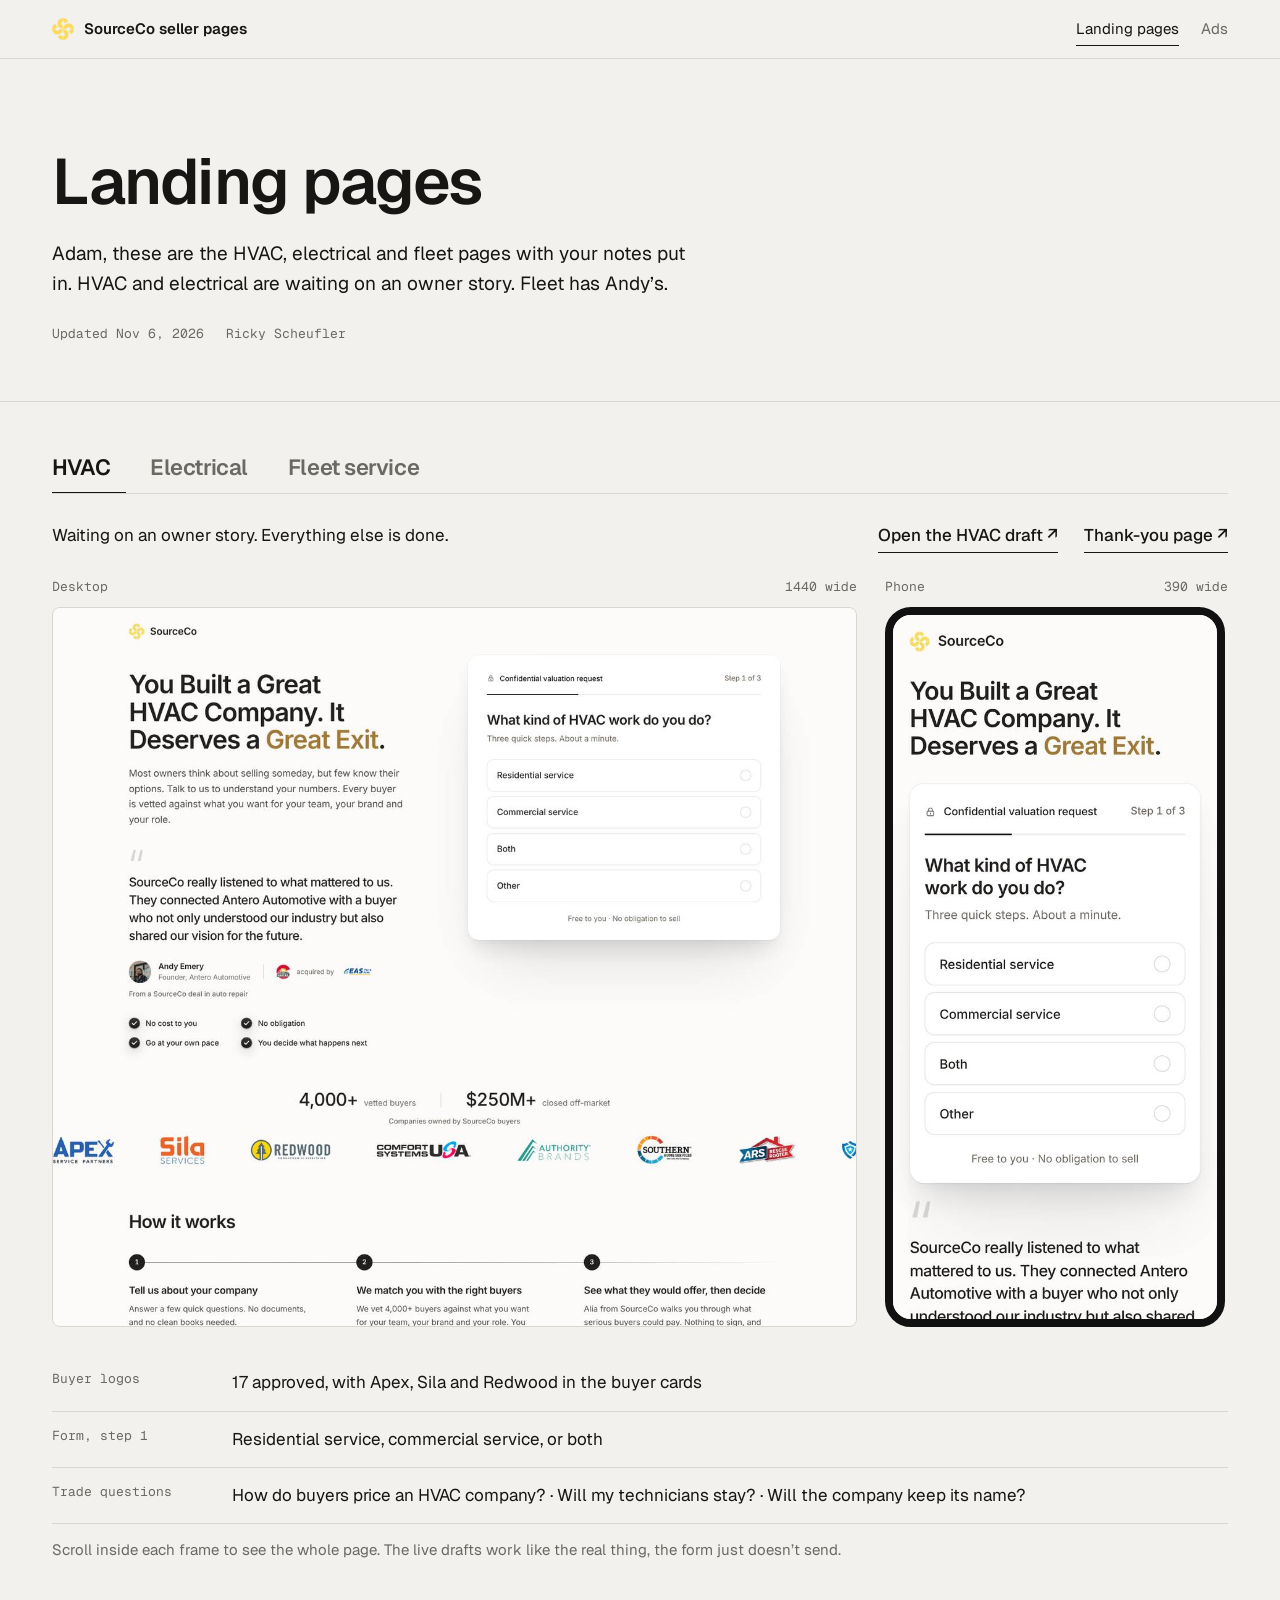
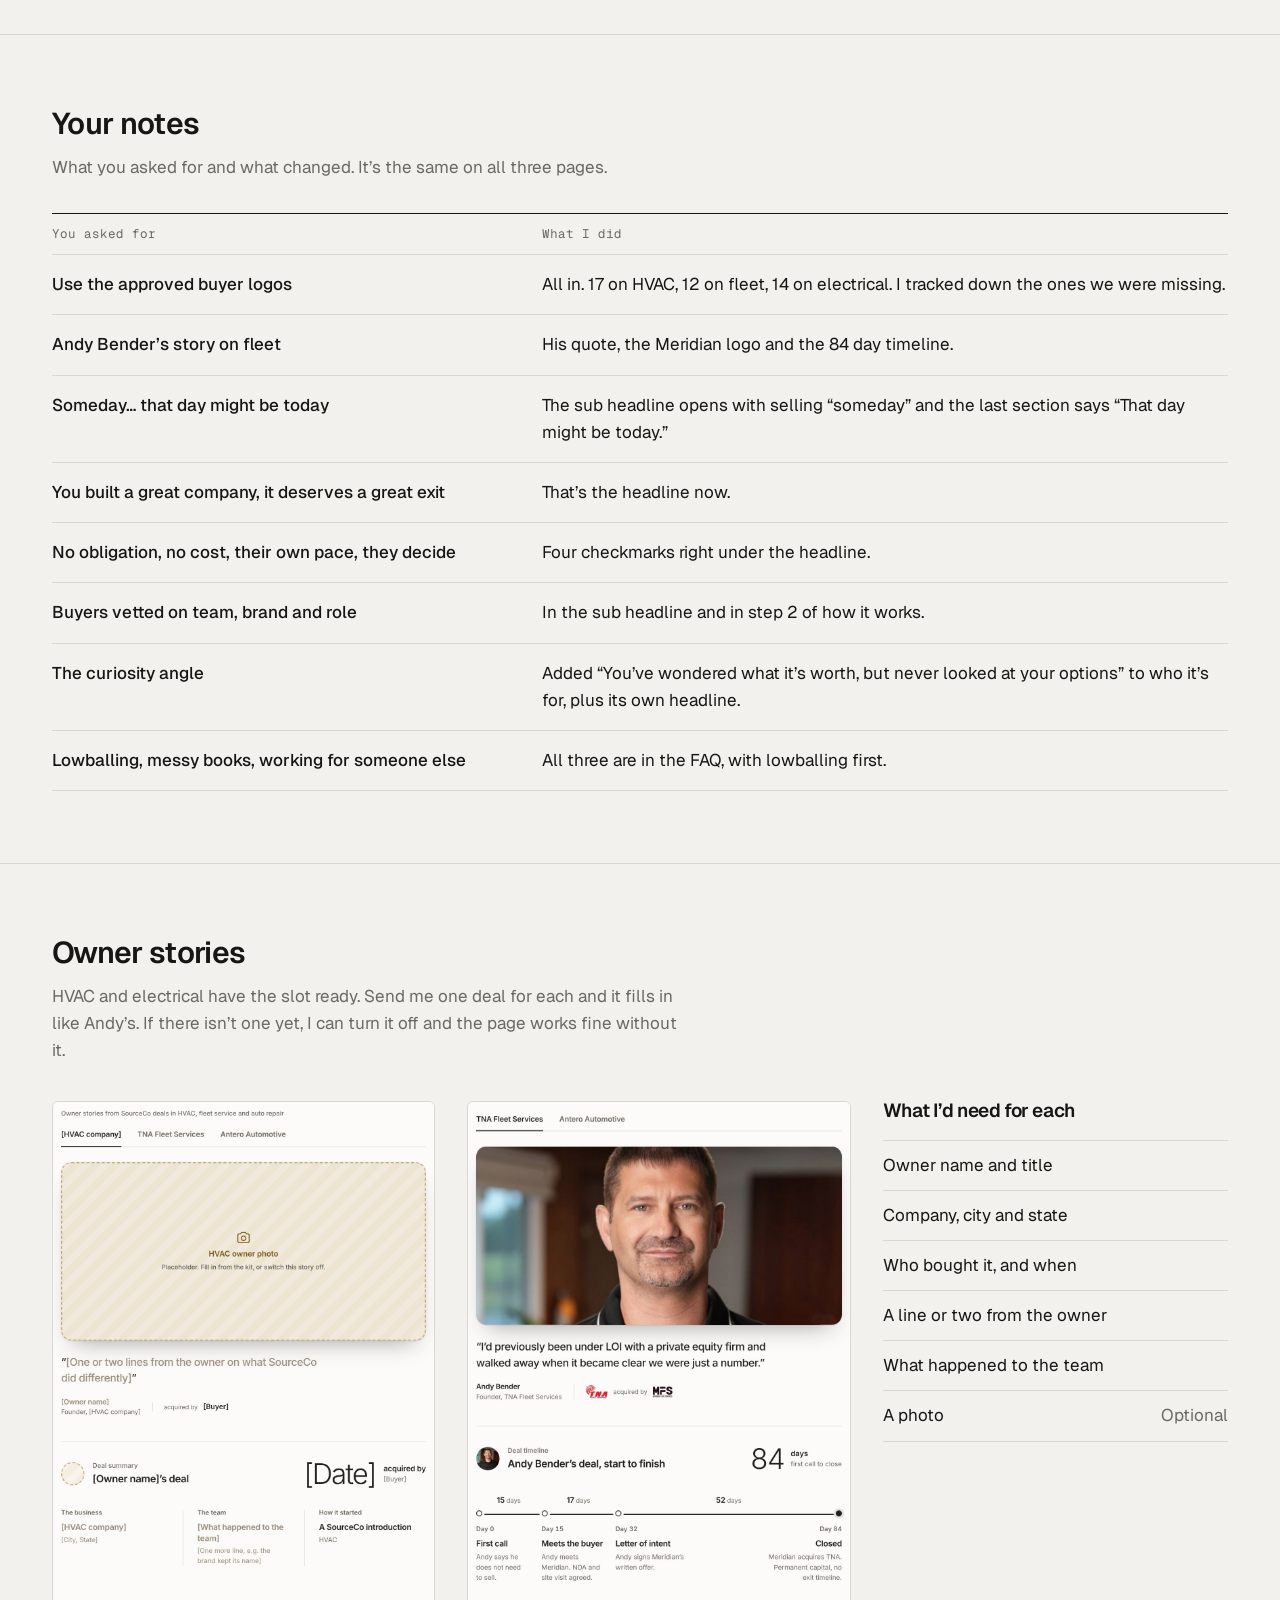
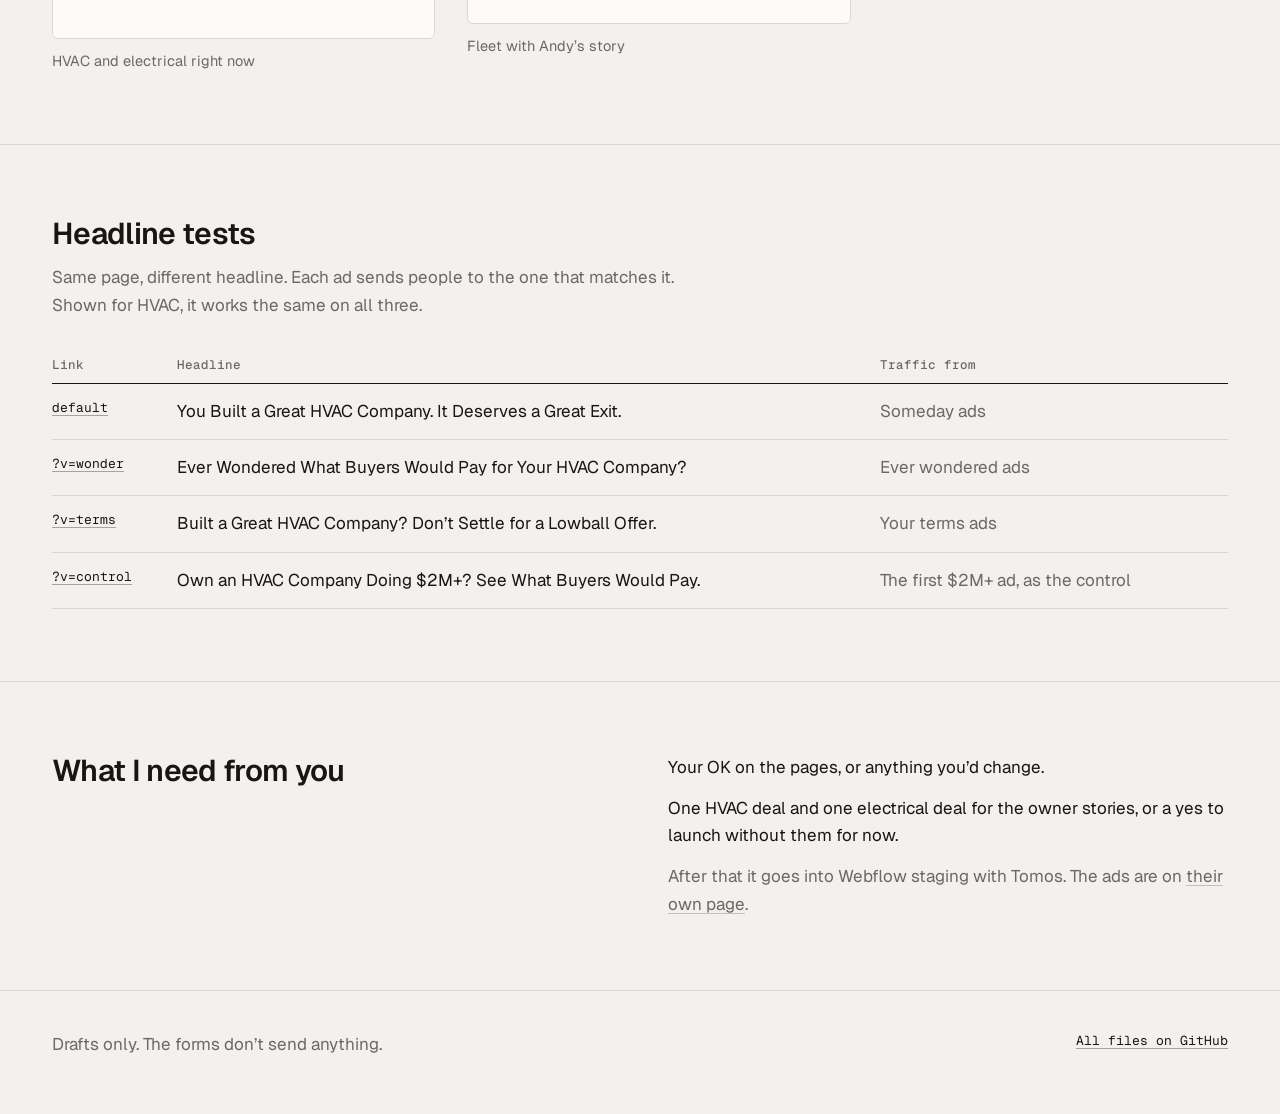
==== commit 3d48f0c8: "Two pages: landing pages and ads" ====
--- a/index.html
+++ b/index.html
@@ -3,11 +3,11 @@
 <head>
 <meta charset="utf-8">
 <meta name="viewport" content="width=device-width, initial-scale=1">
-<title>SourceCo Seller Pages</title>
-<meta name="description" content="Drafts of the SourceCo seller pages and ads, for review.">
+<title>SourceCo Landing Pages</title>
+<meta name="description" content="HVAC, electrical and fleet pages with Adam’s notes put in.">
 <meta name="robots" content="noindex, nofollow">
-<meta property="og:title" content="SourceCo seller pages, drafts">
-<meta property="og:description" content="HVAC, fleet and electrical pages plus the new ads.">
+<meta property="og:title" content="SourceCo landing pages, drafts">
+<meta property="og:description" content="HVAC, electrical and fleet pages with Adam’s notes put in.">
 <meta property="og:image" content="https://r354306-cloud.github.io/sourceco-seller-pages/img/og.jpg">
 <meta name="twitter:card" content="summary_large_image">
 <link rel="icon" href="img/mark.png">
@@ -19,43 +19,107 @@
 <body>
 <header class="top"><div class="wrap">
 <a class="brand" href="index.html"><img src="img/mark.png" alt="" width="22" height="22">SourceCo seller pages</a>
-<nav class="nav" aria-label="Pages"><a href="index.html" aria-current="page">Overview</a><a href="hvac.html">HVAC</a><a href="electrical.html">Electrical</a><a href="fleet.html">Fleet</a><a href="ads.html">Ads</a></nav>
+<nav class="nav" aria-label="Pages"><a href="index.html" aria-current="page">Landing pages</a><a href="ads.html">Ads</a></nav>
 </div></header>
 <main>
 
 <section class="head"><div class="wrap">
-<h1>HVAC, fleet and electrical drafts</h1>
+<h1>Landing pages</h1>
 <div class="col">
-<p>Adam, here’s where the three seller pages are after your notes, plus the new ads.</p>
-<p>HVAC and electrical are done except for an owner story. Fleet has Andy’s. You can click through everything, the forms just don’t send anywhere.</p>
+<p>Adam, these are the HVAC, electrical and fleet pages with your notes put in. HVAC and electrical are waiting on an owner story. Fleet has Andy’s.</p>
 </div>
 <div class="meta mono"><span>Updated Nov 6, 2026</span><span>Ricky Scheufler</span></div>
 </div></section>
 
-<div class="wrap"><div class="tiles">
-<a class="tile" href="hvac.html"><div class="plate"><img src="img/hero-hvac.jpg" width="1440" height="900" alt=""></div>
-<div class="row"><div><h2>HVAC</h2><p class="st">Waiting on an owner story</p></div><span class="go">Open →</span></div></a><a class="tile" href="electrical.html"><div class="plate"><img src="img/hero-electrical.jpg" width="1440" height="900" alt=""></div>
-<div class="row"><div><h2>Electrical</h2><p class="st">Waiting on an owner story</p></div><span class="go">Open →</span></div></a><a class="tile" href="fleet.html"><div class="plate"><img src="img/hero-fleet.jpg" width="1440" height="900" alt=""></div>
-<div class="row"><div><h2>Fleet service</h2><p class="st">Andy Bender’s story is in</p></div><span class="go">Open →</span></div></a><a class="tile" href="ads.html"><div class="plate"><img src="img/tile-ads.jpg" width="1440" height="900" alt=""></div>
-<div class="row"><div><h2>Ads</h2><p class="st">9 feed, 9 stories, 3 reels</p></div><span class="go">Open →</span></div></a>
-</div></div>
+<section class="sec" style="padding-top:40px"><div class="wrap">
+<div class="tabs" role="tablist" aria-label="Trade"><button type="button" role="tab" id="t-hvac" aria-controls="p-hvac" aria-selected="true">HVAC</button><button type="button" role="tab" id="t-electrical" aria-controls="p-electrical" aria-selected="false">Electrical</button><button type="button" role="tab" id="t-fleet" aria-controls="p-fleet" aria-selected="false">Fleet service</button></div>
+<div class="panel" id="p-hvac" role="tabpanel" aria-labelledby="t-hvac">
+<div class="pbar"><p>Waiting on an owner story. Everything else is done.</p><div class="links" style="margin-top:0"><a href="drafts/lp-hvac-preview.html">Open the HVAC draft ↗</a><a href="drafts/lp-hvac-thank-you-preview.html">Thank-you page ↗</a></div></div>
+<div class="frames">
+<div class="frame"><div class="lbl mono"><span>Desktop</span><span>1440 wide</span></div>
+<div class="view" tabindex="0" aria-label="Full HVAC page on desktop, scrollable"><img src="img/full-hvac.jpg" width="1300" height="5035" alt="Full HVAC page on desktop"></div></div>
+<div class="frame"><div class="lbl mono"><span>Phone</span><span>390 wide</span></div>
+<div class="view phone" tabindex="0" aria-label="Full HVAC page on a phone, scrollable"><img src="img/mfull-hvac.jpg" width="560" height="8859" alt="Full HVAC page on a phone"></div></div>
+</div>
+<table class="tbl facts"><tbody>
+<tr><td class="mono muted">Buyer logos</td><td>17 approved, with Apex, Sila and Redwood in the buyer cards</td></tr>
+<tr><td class="mono muted">Form, step 1</td><td>Residential service, commercial service, or both</td></tr>
+<tr><td class="mono muted">Trade questions</td><td>How do buyers price an HVAC company? · Will my technicians stay? · Will the company keep its name?</td></tr>
+</tbody></table>
+</div><div class="panel" id="p-electrical" role="tabpanel" aria-labelledby="t-electrical" hidden>
+<div class="pbar"><p>Waiting on an owner story. Everything else is done.</p><div class="links" style="margin-top:0"><a href="drafts/lp-electrical-preview.html">Open the Electrical draft ↗</a><a href="drafts/lp-electrical-thank-you-preview.html">Thank-you page ↗</a></div></div>
+<div class="frames">
+<div class="frame"><div class="lbl mono"><span>Desktop</span><span>1440 wide</span></div>
+<div class="view" tabindex="0" aria-label="Full Electrical page on desktop, scrollable"><img src="img/full-electrical.jpg" width="1300" height="5035" alt="Full Electrical page on desktop" loading="lazy"></div></div>
+<div class="frame"><div class="lbl mono"><span>Phone</span><span>390 wide</span></div>
+<div class="view phone" tabindex="0" aria-label="Full Electrical page on a phone, scrollable"><img src="img/mfull-electrical.jpg" width="560" height="8890" alt="Full Electrical page on a phone" loading="lazy"></div></div>
+</div>
+<table class="tbl facts"><tbody>
+<tr><td class="mono muted">Buyer logos</td><td>14 approved, with Apex, ArchKey and MKD in the buyer cards</td></tr>
+<tr><td class="mono muted">Form, step 1</td><td>Residential service, commercial and industrial, or both</td></tr>
+<tr><td class="mono muted">Trade questions</td><td>How do buyers price an electrical company? · Will my electricians stay? · I hold the master license. What happens when I sell?</td></tr>
+</tbody></table>
+</div><div class="panel" id="p-fleet" role="tabpanel" aria-labelledby="t-fleet" hidden>
+<div class="pbar"><p>Done. Andy Bender’s story is in.</p><div class="links" style="margin-top:0"><a href="drafts/lp-fleet-service-preview.html">Open the fleet draft ↗</a><a href="drafts/lp-fleet-service-thank-you-preview.html">Thank-you page ↗</a></div></div>
+<div class="frames">
+<div class="frame"><div class="lbl mono"><span>Desktop</span><span>1440 wide</span></div>
+<div class="view" tabindex="0" aria-label="Full Fleet service page on desktop, scrollable"><img src="img/full-fleet.jpg" width="1300" height="5007" alt="Full Fleet service page on desktop" loading="lazy"></div></div>
+<div class="frame"><div class="lbl mono"><span>Phone</span><span>390 wide</span></div>
+<div class="view phone" tabindex="0" aria-label="Full Fleet service page on a phone, scrollable"><img src="img/mfull-fleet.jpg" width="560" height="8799" alt="Full Fleet service page on a phone" loading="lazy"></div></div>
+</div>
+<table class="tbl facts"><tbody>
+<tr><td class="mono muted">Buyer logos</td><td>12 approved, with Meridian, Amerit and True North in the buyer cards</td></tr>
+<tr><td class="mono muted">Form, step 1</td><td>Mobile fleet repair, shop-based, or both</td></tr>
+<tr><td class="mono muted">Trade questions</td><td>How do buyers price a fleet service business? · Will my technicians stay? · Will my customers notice a change?</td></tr>
+</tbody></table>
+</div>
+<p class="hint">Scroll inside each frame to see the whole page. The live drafts work like the real thing, the form just doesn’t send.</p>
+</div></section>
 
 <section class="sec"><div class="wrap">
 <h2>Your notes</h2>
 <p class="lead">What you asked for and what changed. It’s the same on all three pages.</p>
 <div class="notes">
 <div class="r h"><span>You asked for</span><span>What I did</span></div>
-<div class="r"><b>Use the approved buyer logos</b><span>All in. 17 on HVAC, 12 on fleet, 14 on electrical. I tracked down the ones we were missing.</span></div><div class="r"><b>Andy Bender’s story on fleet</b><span>His quote, the Meridian logo and the 84 day timeline are on the fleet page.</span></div><div class="r"><b>Someday… that day might be today</b><span>The sub headline opens with selling “someday,” the last section says “That day might be today.” and it’s the main ad.</span></div><div class="r"><b>You built a great company, it deserves a great exit</b><span>That’s the headline now.</span></div><div class="r"><b>No obligation, no cost, their own pace, they decide</b><span>Four checkmarks right under the headline.</span></div><div class="r"><b>Buyers vetted on team, brand and role</b><span>In the sub headline and in step 2 of how it works.</span></div><div class="r"><b>The curiosity angle</b><span>Added “You’ve wondered what it’s worth, but never looked at your options” to who it’s for. It also has its own ad and headline.</span></div><div class="r"><b>Lowballing, messy books, working for someone else</b><span>All three are in the FAQ, with lowballing first.</span></div>
+<div class="r"><b>Use the approved buyer logos</b><span>All in. 17 on HVAC, 12 on fleet, 14 on electrical. I tracked down the ones we were missing.</span></div><div class="r"><b>Andy Bender’s story on fleet</b><span>His quote, the Meridian logo and the 84 day timeline.</span></div><div class="r"><b>Someday… that day might be today</b><span>The sub headline opens with selling “someday” and the last section says “That day might be today.”</span></div><div class="r"><b>You built a great company, it deserves a great exit</b><span>That’s the headline now.</span></div><div class="r"><b>No obligation, no cost, their own pace, they decide</b><span>Four checkmarks right under the headline.</span></div><div class="r"><b>Buyers vetted on team, brand and role</b><span>In the sub headline and in step 2 of how it works.</span></div><div class="r"><b>The curiosity angle</b><span>Added “You’ve wondered what it’s worth, but never looked at your options” to who it’s for, plus its own headline.</span></div><div class="r"><b>Lowballing, messy books, working for someone else</b><span>All three are in the FAQ, with lowballing first.</span></div>
 </div>
+</div></section>
+
+<section class="sec"><div class="wrap">
+<h2>Owner stories</h2>
+<p class="lead">HVAC and electrical have the slot ready. Send me one deal for each and it fills in like Andy’s. If there isn’t one yet, I can turn it off and the page works fine without it.</p>
+<div class="pair">
+<figure><img class="shot" data-zoom src="img/story-hvac.jpg" width="1128" height="1587" alt="Owner story placeholder on the HVAC page" loading="lazy"><figcaption>HVAC and electrical right now</figcaption></figure>
+<figure><img class="shot" data-zoom src="img/story-fleet.jpg" width="1128" height="1542" alt="Andy Bender’s story on the fleet page" loading="lazy"><figcaption>Fleet with Andy’s story</figcaption></figure>
+<div class="col">
+<h3>What I’d need for each</h3>
+<ul class="need">
+<li><span>Owner name and title</span><span></span></li>
+<li><span>Company, city and state</span><span></span></li>
+<li><span>Who bought it, and when</span><span></span></li>
+<li><span>A line or two from the owner</span><span></span></li>
+<li><span>What happened to the team</span><span></span></li>
+<li><span>A photo</span><span>Optional</span></li>
+</ul>
+</div>
+</div>
+</div></section>
+
+<section class="sec"><div class="wrap">
+<h2>Headline tests</h2>
+<p class="lead">Same page, different headline. Each ad sends people to the one that matches it. Shown for HVAC, it works the same on all three.</p>
+<div class="tbl-wrap"><table class="tbl">
+<thead><tr><th>Link</th><th>Headline</th><th>Traffic from</th></tr></thead>
+<tbody><tr><td class="mono"><a href="drafts/lp-hvac-preview.html">default</a></td><td>You Built a Great HVAC Company. It Deserves a Great Exit.</td><td class="muted">Someday ads</td></tr><tr><td class="mono"><a href="drafts/lp-hvac-preview.html?v=wonder">?v=wonder</a></td><td>Ever Wondered What Buyers Would Pay for Your HVAC Company?</td><td class="muted">Ever wondered ads</td></tr><tr><td class="mono"><a href="drafts/lp-hvac-preview.html?v=terms">?v=terms</a></td><td>Built a Great HVAC Company? Don’t Settle for a Lowball Offer.</td><td class="muted">Your terms ads</td></tr><tr><td class="mono"><a href="drafts/lp-hvac-preview.html?v=control">?v=control</a></td><td>Own an HVAC Company Doing $2M+? See What Buyers Would Pay.</td><td class="muted">The first $2M+ ad, as the control</td></tr></tbody>
+</table></div>
 </div></section>
 
 <section class="sec"><div class="wrap split">
 <h2>What I need from you</h2>
 <div class="col" style="display:flex;flex-direction:column;gap:14px">
-<p>Your OK on the pages and ads, or anything you’d change.</p>
-<p>One HVAC deal and one electrical deal for the owner stories. If there isn’t one yet, I can turn that section off and we launch without it.</p>
-<p>Real photos for the ads if you have any. The ones in there now are stock placeholders.</p>
-<p class="muted">After that it goes into Webflow staging with Tomos.</p>
+<p>Your OK on the pages, or anything you’d change.</p>
+<p>One HVAC deal and one electrical deal for the owner stories, or a yes to launch without them for now.</p>
+<p class="muted">After that it goes into Webflow staging with Tomos. The ads are on <a href="ads.html">their own page</a>.</p>
 </div>
 </div></section>
 
--- a/site.css
+++ b/site.css
@@ -119,6 +119,22 @@
 .strip img{border-radius:6px;cursor:zoom-in}
 .small{font-size:15px;color:var(--muted);max-width:640px}
 
+/* trade tabs */
+.tabs{display:flex;gap:4px;border-bottom:1px solid var(--line);margin-bottom:28px;overflow-x:auto}
+.tabs button{appearance:none;background:none;border:0;border-bottom:2px solid transparent;margin-bottom:-1px;padding:12px 16px 12px 0;margin-right:20px;font:600 22px/1.2 var(--display);letter-spacing:-.02em;color:var(--muted);cursor:pointer;white-space:nowrap}
+.tabs button:hover{color:var(--ink)}
+.tabs button[aria-selected="true"]{color:var(--ink);border-bottom-color:var(--ink)}
+.pbar{display:flex;flex-wrap:wrap;justify-content:space-between;align-items:baseline;gap:12px 32px;margin-bottom:24px}
+.pbar p{font-size:17px}
+.facts{margin-top:28px}
+.facts td:first-child{width:180px}
+.pair{display:grid;grid-template-columns:minmax(0,1fr) minmax(0,1fr) minmax(0,.9fr);gap:32px;align-items:start;margin-top:36px}
+.pair h3{font-size:19px}
+.reelrow{display:grid;grid-template-columns:minmax(0,.8fr) minmax(0,1.6fr);gap:48px;align-items:center;margin-top:56px;padding-top:40px;border-top:1px solid var(--line)}
+.reelrow h3{font-size:22px}
+.reelrow .reels{max-width:none}
+@media (max-width:900px){.pair,.reelrow{grid-template-columns:1fr}.facts td:first-child{width:auto}}
+
 /* footer */
 .foot{border-top:1px solid var(--line);padding:40px 0 56px;color:var(--muted)}
 .foot .wrap{display:flex;flex-wrap:wrap;justify-content:space-between;gap:16px 32px}
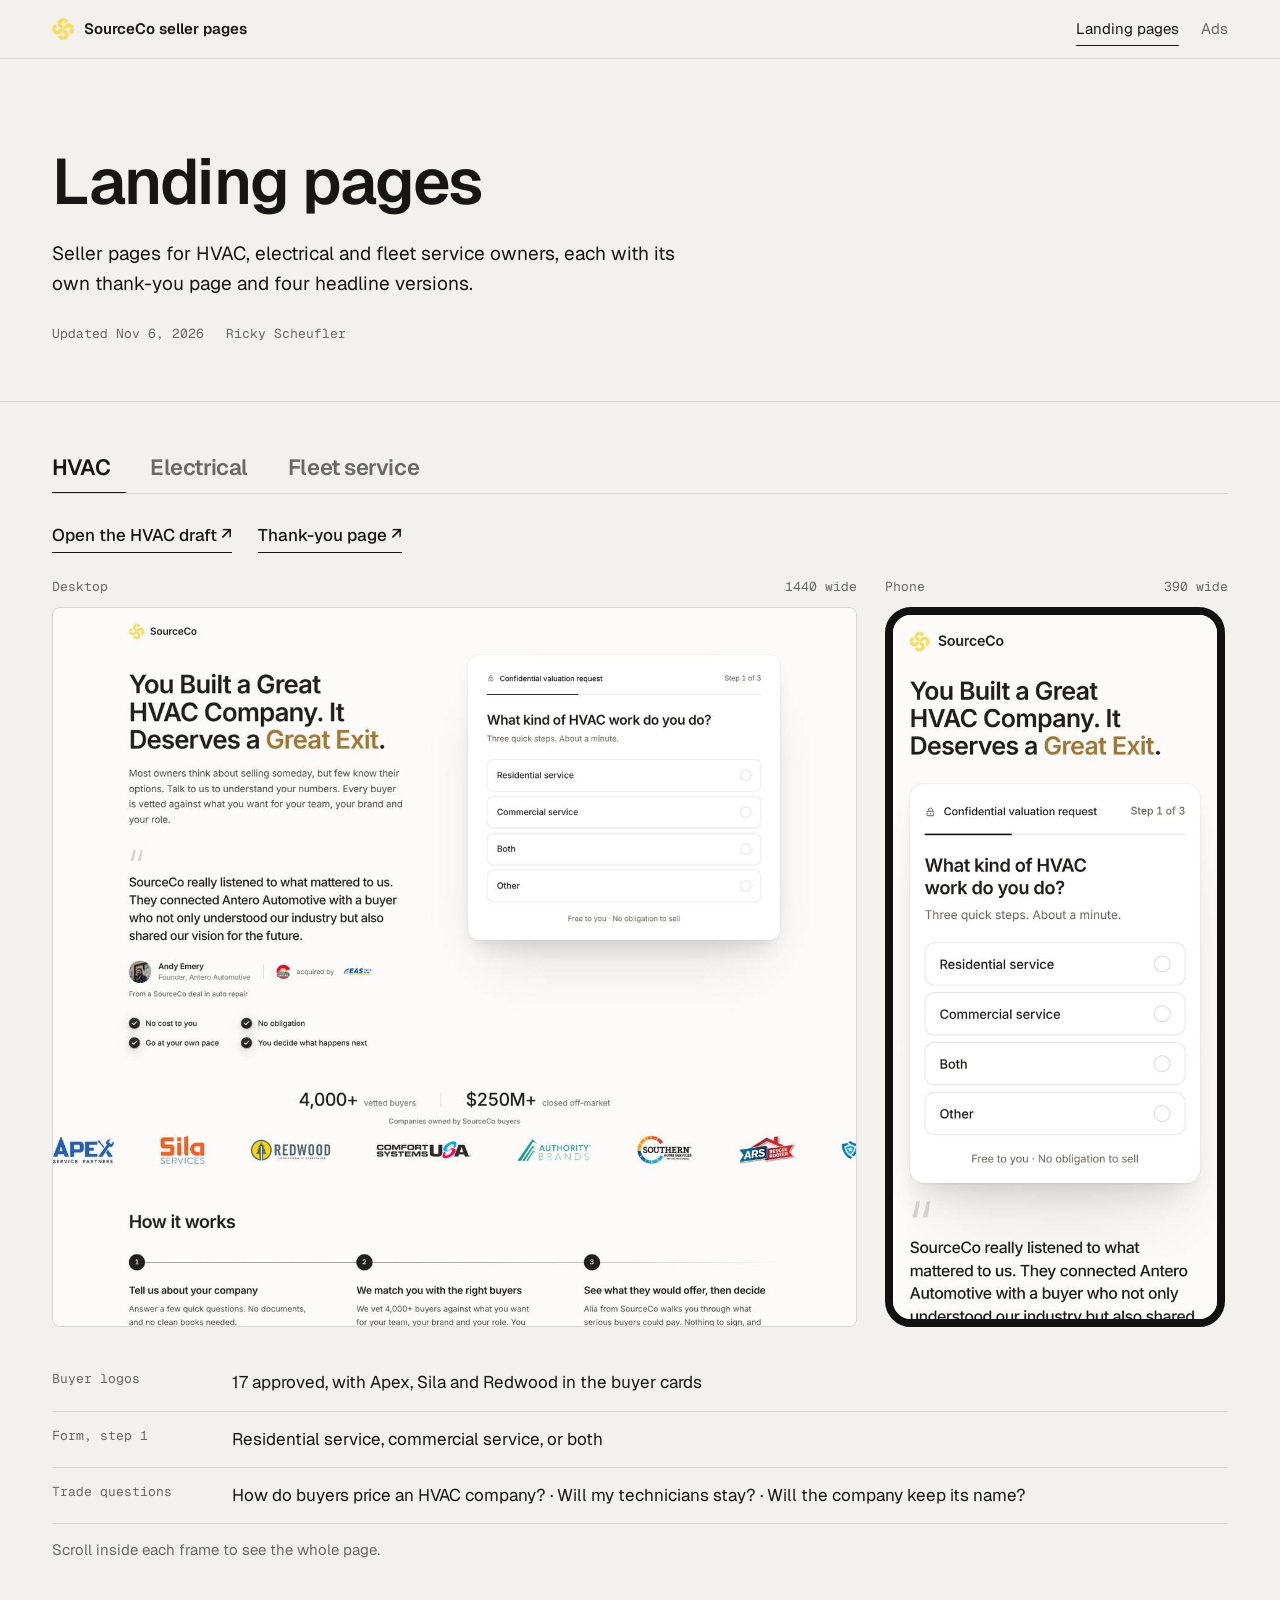
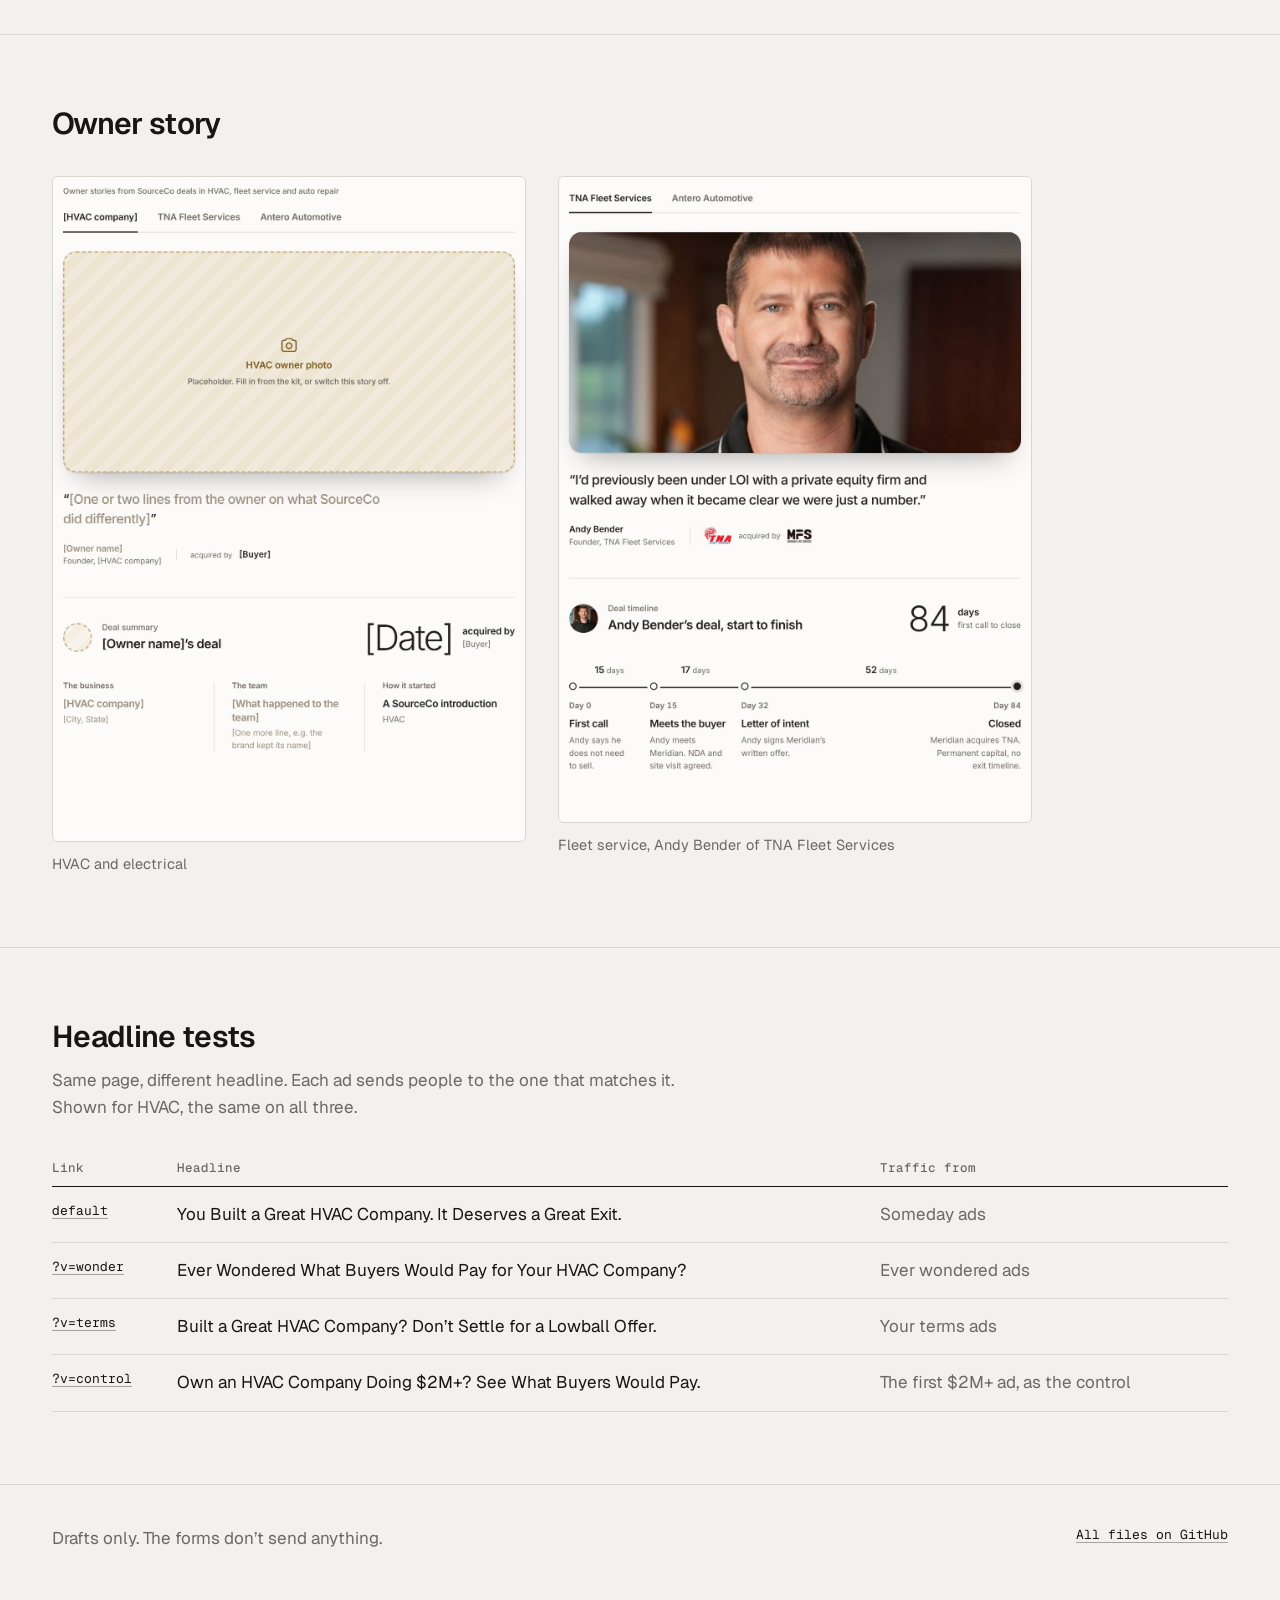
==== commit b77ec7dc: "Remove personal notes and status lines from pages" ====
--- a/index.html
+++ b/index.html
@@ -4,10 +4,10 @@
 <meta charset="utf-8">
 <meta name="viewport" content="width=device-width, initial-scale=1">
 <title>SourceCo Landing Pages</title>
-<meta name="description" content="HVAC, electrical and fleet pages with Adam’s notes put in.">
+<meta name="description" content="Seller pages for HVAC, electrical and fleet service owners.">
 <meta name="robots" content="noindex, nofollow">
 <meta property="og:title" content="SourceCo landing pages, drafts">
-<meta property="og:description" content="HVAC, electrical and fleet pages with Adam’s notes put in.">
+<meta property="og:description" content="Seller pages for HVAC, electrical and fleet service owners.">
 <meta property="og:image" content="https://r354306-cloud.github.io/sourceco-seller-pages/img/og.jpg">
 <meta name="twitter:card" content="summary_large_image">
 <link rel="icon" href="img/mark.png">
@@ -26,7 +26,7 @@
 <section class="head"><div class="wrap">
 <h1>Landing pages</h1>
 <div class="col">
-<p>Adam, these are the HVAC, electrical and fleet pages with your notes put in. HVAC and electrical are waiting on an owner story. Fleet has Andy’s.</p>
+<p>Seller pages for HVAC, electrical and fleet service owners, each with its own thank-you page and four headline versions.</p>
 </div>
 <div class="meta mono"><span>Updated Nov 6, 2026</span><span>Ricky Scheufler</span></div>
 </div></section>
@@ -34,7 +34,7 @@
 <section class="sec" style="padding-top:40px"><div class="wrap">
 <div class="tabs" role="tablist" aria-label="Trade"><button type="button" role="tab" id="t-hvac" aria-controls="p-hvac" aria-selected="true">HVAC</button><button type="button" role="tab" id="t-electrical" aria-controls="p-electrical" aria-selected="false">Electrical</button><button type="button" role="tab" id="t-fleet" aria-controls="p-fleet" aria-selected="false">Fleet service</button></div>
 <div class="panel" id="p-hvac" role="tabpanel" aria-labelledby="t-hvac">
-<div class="pbar"><p>Waiting on an owner story. Everything else is done.</p><div class="links" style="margin-top:0"><a href="drafts/lp-hvac-preview.html">Open the HVAC draft ↗</a><a href="drafts/lp-hvac-thank-you-preview.html">Thank-you page ↗</a></div></div>
+<div class="pbar"><div class="links" style="margin-top:0"><a href="drafts/lp-hvac-preview.html">Open the HVAC draft ↗</a><a href="drafts/lp-hvac-thank-you-preview.html">Thank-you page ↗</a></div></div>
 <div class="frames">
 <div class="frame"><div class="lbl mono"><span>Desktop</span><span>1440 wide</span></div>
 <div class="view" tabindex="0" aria-label="Full HVAC page on desktop, scrollable"><img src="img/full-hvac.jpg" width="1300" height="5035" alt="Full HVAC page on desktop"></div></div>
@@ -47,7 +47,7 @@
 <tr><td class="mono muted">Trade questions</td><td>How do buyers price an HVAC company? · Will my technicians stay? · Will the company keep its name?</td></tr>
 </tbody></table>
 </div><div class="panel" id="p-electrical" role="tabpanel" aria-labelledby="t-electrical" hidden>
-<div class="pbar"><p>Waiting on an owner story. Everything else is done.</p><div class="links" style="margin-top:0"><a href="drafts/lp-electrical-preview.html">Open the Electrical draft ↗</a><a href="drafts/lp-electrical-thank-you-preview.html">Thank-you page ↗</a></div></div>
+<div class="pbar"><div class="links" style="margin-top:0"><a href="drafts/lp-electrical-preview.html">Open the Electrical draft ↗</a><a href="drafts/lp-electrical-thank-you-preview.html">Thank-you page ↗</a></div></div>
 <div class="frames">
 <div class="frame"><div class="lbl mono"><span>Desktop</span><span>1440 wide</span></div>
 <div class="view" tabindex="0" aria-label="Full Electrical page on desktop, scrollable"><img src="img/full-electrical.jpg" width="1300" height="5035" alt="Full Electrical page on desktop" loading="lazy"></div></div>
@@ -60,7 +60,7 @@
 <tr><td class="mono muted">Trade questions</td><td>How do buyers price an electrical company? · Will my electricians stay? · I hold the master license. What happens when I sell?</td></tr>
 </tbody></table>
 </div><div class="panel" id="p-fleet" role="tabpanel" aria-labelledby="t-fleet" hidden>
-<div class="pbar"><p>Done. Andy Bender’s story is in.</p><div class="links" style="margin-top:0"><a href="drafts/lp-fleet-service-preview.html">Open the fleet draft ↗</a><a href="drafts/lp-fleet-service-thank-you-preview.html">Thank-you page ↗</a></div></div>
+<div class="pbar"><div class="links" style="margin-top:0"><a href="drafts/lp-fleet-service-preview.html">Open the fleet draft ↗</a><a href="drafts/lp-fleet-service-thank-you-preview.html">Thank-you page ↗</a></div></div>
 <div class="frames">
 <div class="frame"><div class="lbl mono"><span>Desktop</span><span>1440 wide</span></div>
 <div class="view" tabindex="0" aria-label="Full Fleet service page on desktop, scrollable"><img src="img/full-fleet.jpg" width="1300" height="5007" alt="Full Fleet service page on desktop" loading="lazy"></div></div>
@@ -73,55 +73,30 @@
 <tr><td class="mono muted">Trade questions</td><td>How do buyers price a fleet service business? · Will my technicians stay? · Will my customers notice a change?</td></tr>
 </tbody></table>
 </div>
-<p class="hint">Scroll inside each frame to see the whole page. The live drafts work like the real thing, the form just doesn’t send.</p>
+<p class="hint">Scroll inside each frame to see the whole page.</p>
 </div></section>
 
-<section class="sec"><div class="wrap">
-<h2>Your notes</h2>
-<p class="lead">What you asked for and what changed. It’s the same on all three pages.</p>
-<div class="notes">
-<div class="r h"><span>You asked for</span><span>What I did</span></div>
-<div class="r"><b>Use the approved buyer logos</b><span>All in. 17 on HVAC, 12 on fleet, 14 on electrical. I tracked down the ones we were missing.</span></div><div class="r"><b>Andy Bender’s story on fleet</b><span>His quote, the Meridian logo and the 84 day timeline.</span></div><div class="r"><b>Someday… that day might be today</b><span>The sub headline opens with selling “someday” and the last section says “That day might be today.”</span></div><div class="r"><b>You built a great company, it deserves a great exit</b><span>That’s the headline now.</span></div><div class="r"><b>No obligation, no cost, their own pace, they decide</b><span>Four checkmarks right under the headline.</span></div><div class="r"><b>Buyers vetted on team, brand and role</b><span>In the sub headline and in step 2 of how it works.</span></div><div class="r"><b>The curiosity angle</b><span>Added “You’ve wondered what it’s worth, but never looked at your options” to who it’s for, plus its own headline.</span></div><div class="r"><b>Lowballing, messy books, working for someone else</b><span>All three are in the FAQ, with lowballing first.</span></div>
-</div>
-</div></section>
+
 
 <section class="sec"><div class="wrap">
-<h2>Owner stories</h2>
-<p class="lead">HVAC and electrical have the slot ready. Send me one deal for each and it fills in like Andy’s. If there isn’t one yet, I can turn it off and the page works fine without it.</p>
-<div class="pair">
-<figure><img class="shot" data-zoom src="img/story-hvac.jpg" width="1128" height="1587" alt="Owner story placeholder on the HVAC page" loading="lazy"><figcaption>HVAC and electrical right now</figcaption></figure>
-<figure><img class="shot" data-zoom src="img/story-fleet.jpg" width="1128" height="1542" alt="Andy Bender’s story on the fleet page" loading="lazy"><figcaption>Fleet with Andy’s story</figcaption></figure>
-<div class="col">
-<h3>What I’d need for each</h3>
-<ul class="need">
-<li><span>Owner name and title</span><span></span></li>
-<li><span>Company, city and state</span><span></span></li>
-<li><span>Who bought it, and when</span><span></span></li>
-<li><span>A line or two from the owner</span><span></span></li>
-<li><span>What happened to the team</span><span></span></li>
-<li><span>A photo</span><span>Optional</span></li>
-</ul>
+<h2>Owner story</h2>
+<div class="pair two">
+<figure><img class="shot" data-zoom src="img/story-hvac.jpg" width="1128" height="1587" alt="Owner story section on the HVAC page" loading="lazy"><figcaption>HVAC and electrical</figcaption></figure>
+<figure><img class="shot" data-zoom src="img/story-fleet.jpg" width="1128" height="1542" alt="Andy Bender’s story on the fleet page" loading="lazy"><figcaption>Fleet service, Andy Bender of TNA Fleet Services</figcaption></figure>
 </div>
 </div>
 </div></section>
 
 <section class="sec"><div class="wrap">
 <h2>Headline tests</h2>
-<p class="lead">Same page, different headline. Each ad sends people to the one that matches it. Shown for HVAC, it works the same on all three.</p>
+<p class="lead">Same page, different headline. Each ad sends people to the one that matches it. Shown for HVAC, the same on all three.</p>
 <div class="tbl-wrap"><table class="tbl">
 <thead><tr><th>Link</th><th>Headline</th><th>Traffic from</th></tr></thead>
 <tbody><tr><td class="mono"><a href="drafts/lp-hvac-preview.html">default</a></td><td>You Built a Great HVAC Company. It Deserves a Great Exit.</td><td class="muted">Someday ads</td></tr><tr><td class="mono"><a href="drafts/lp-hvac-preview.html?v=wonder">?v=wonder</a></td><td>Ever Wondered What Buyers Would Pay for Your HVAC Company?</td><td class="muted">Ever wondered ads</td></tr><tr><td class="mono"><a href="drafts/lp-hvac-preview.html?v=terms">?v=terms</a></td><td>Built a Great HVAC Company? Don’t Settle for a Lowball Offer.</td><td class="muted">Your terms ads</td></tr><tr><td class="mono"><a href="drafts/lp-hvac-preview.html?v=control">?v=control</a></td><td>Own an HVAC Company Doing $2M+? See What Buyers Would Pay.</td><td class="muted">The first $2M+ ad, as the control</td></tr></tbody>
 </table></div>
 </div></section>
 
-<section class="sec"><div class="wrap split">
-<h2>What I need from you</h2>
-<div class="col" style="display:flex;flex-direction:column;gap:14px">
-<p>Your OK on the pages, or anything you’d change.</p>
-<p>One HVAC deal and one electrical deal for the owner stories, or a yes to launch without them for now.</p>
-<p class="muted">After that it goes into Webflow staging with Tomos. The ads are on <a href="ads.html">their own page</a>.</p>
-</div>
-</div></section>
+
 
 </main>
 <footer class="foot"><div class="wrap">
--- a/site.css
+++ b/site.css
@@ -133,6 +133,7 @@
 .reelrow{display:grid;grid-template-columns:minmax(0,.8fr) minmax(0,1.6fr);gap:48px;align-items:center;margin-top:56px;padding-top:40px;border-top:1px solid var(--line)}
 .reelrow h3{font-size:22px}
 .reelrow .reels{max-width:none}
+.pair.two{grid-template-columns:repeat(2,minmax(0,1fr));max-width:980px}
 @media (max-width:900px){.pair,.reelrow{grid-template-columns:1fr}.facts td:first-child{width:auto}}
 
 /* footer */
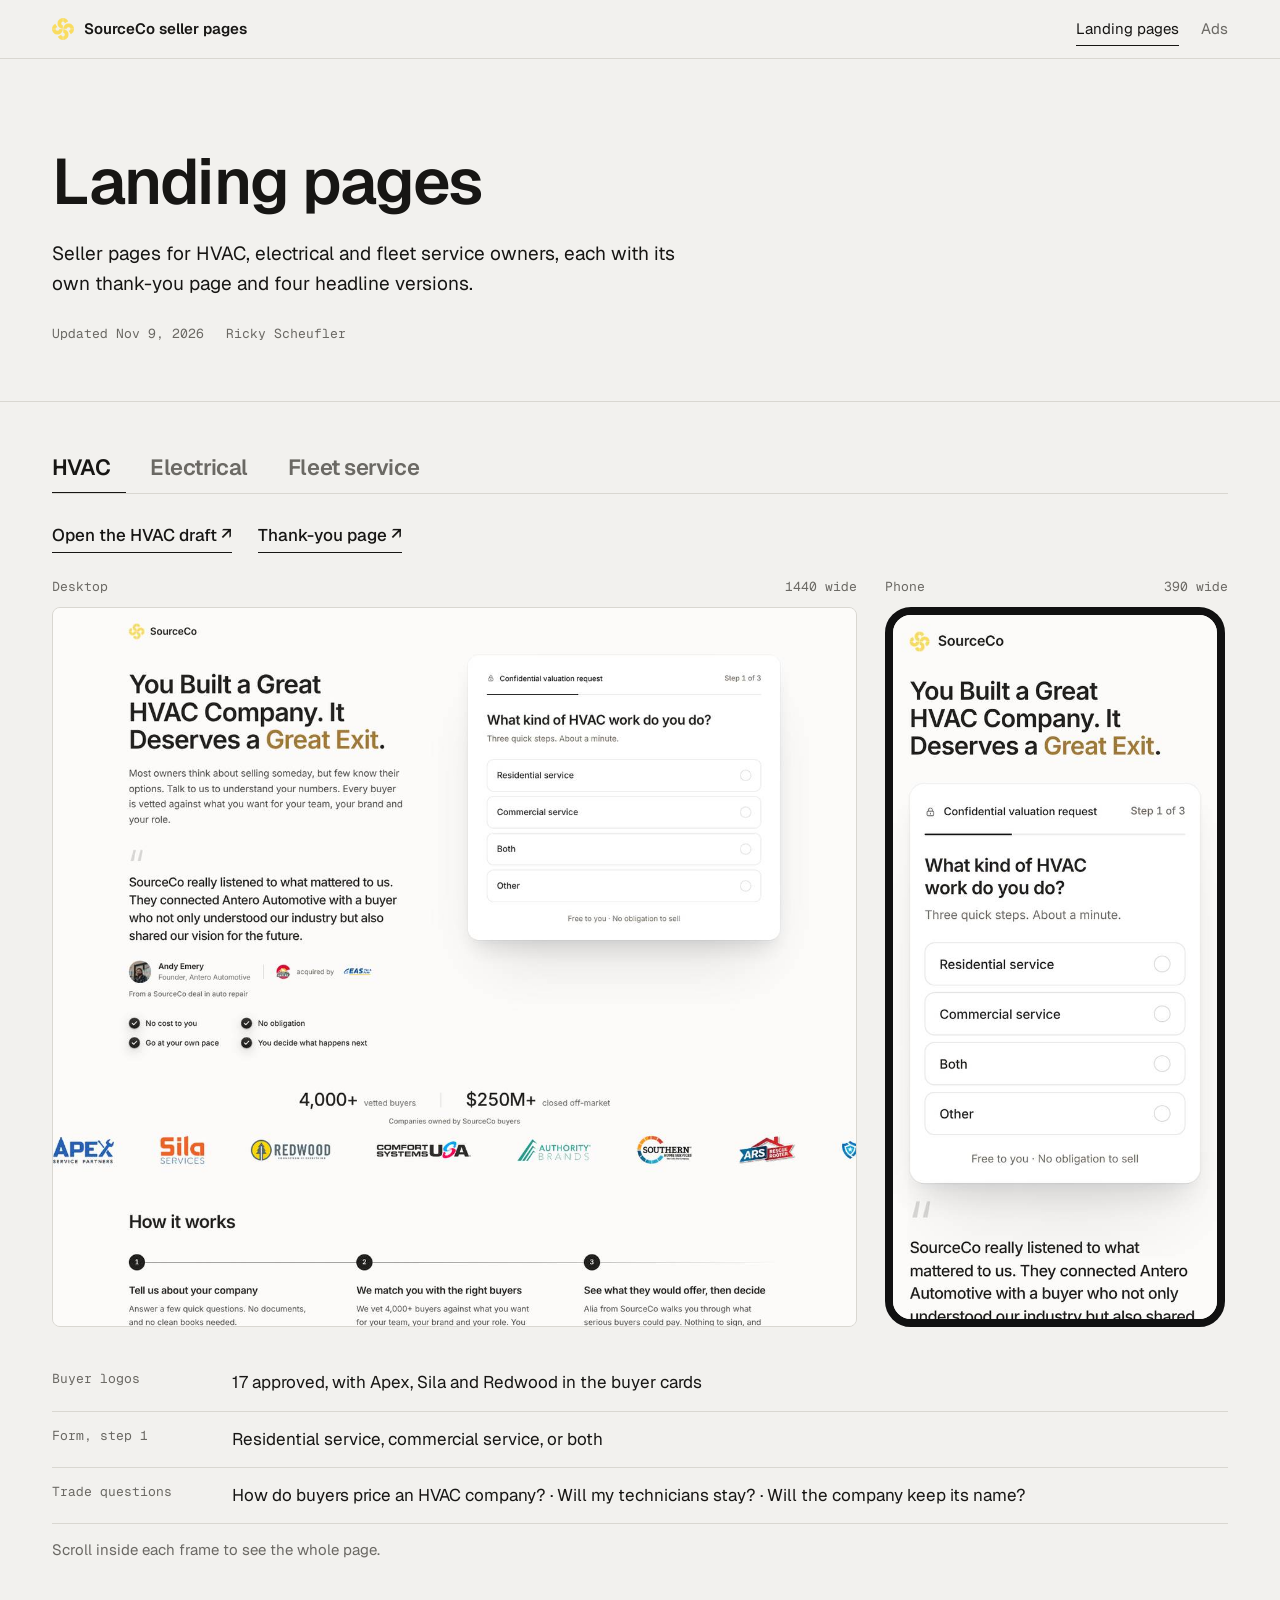
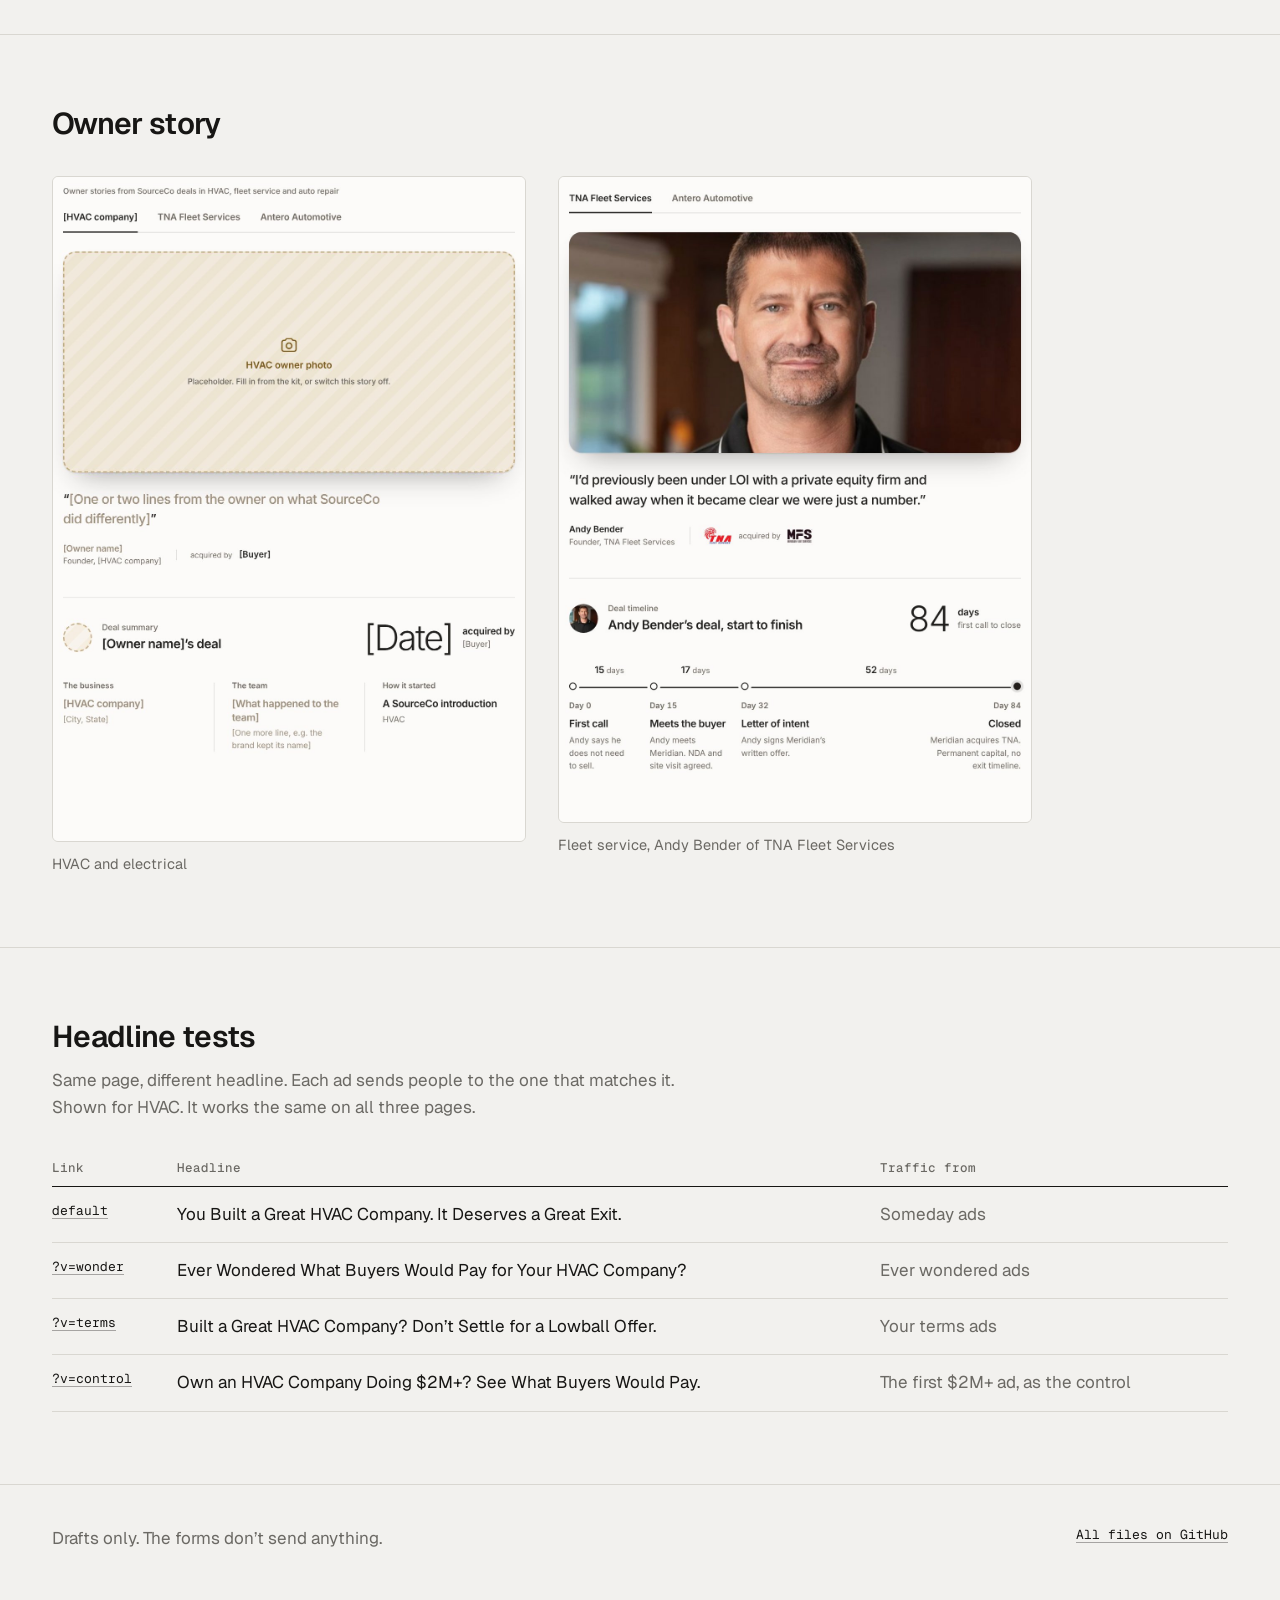
==== commit a37289fe: "Polish: mobile tabs, reel tap to play, copy fixes" ====
--- a/index.html
+++ b/index.html
@@ -28,7 +28,7 @@
 <div class="col">
 <p>Seller pages for HVAC, electrical and fleet service owners, each with its own thank-you page and four headline versions.</p>
 </div>
-<div class="meta mono"><span>Updated Nov 6, 2026</span><span>Ricky Scheufler</span></div>
+<div class="meta mono"><span>Updated Nov 9, 2026</span><span>Ricky Scheufler</span></div>
 </div></section>
 
 <section class="sec" style="padding-top:40px"><div class="wrap">
@@ -47,7 +47,7 @@
 <tr><td class="mono muted">Trade questions</td><td>How do buyers price an HVAC company? · Will my technicians stay? · Will the company keep its name?</td></tr>
 </tbody></table>
 </div><div class="panel" id="p-electrical" role="tabpanel" aria-labelledby="t-electrical" hidden>
-<div class="pbar"><div class="links" style="margin-top:0"><a href="drafts/lp-electrical-preview.html">Open the Electrical draft ↗</a><a href="drafts/lp-electrical-thank-you-preview.html">Thank-you page ↗</a></div></div>
+<div class="pbar"><div class="links" style="margin-top:0"><a href="drafts/lp-electrical-preview.html">Open the electrical draft ↗</a><a href="drafts/lp-electrical-thank-you-preview.html">Thank-you page ↗</a></div></div>
 <div class="frames">
 <div class="frame"><div class="lbl mono"><span>Desktop</span><span>1440 wide</span></div>
 <div class="view" tabindex="0" aria-label="Full Electrical page on desktop, scrollable"><img src="img/full-electrical.jpg" width="1300" height="5035" alt="Full Electrical page on desktop" loading="lazy"></div></div>
@@ -89,7 +89,7 @@
 
 <section class="sec"><div class="wrap">
 <h2>Headline tests</h2>
-<p class="lead">Same page, different headline. Each ad sends people to the one that matches it. Shown for HVAC, the same on all three.</p>
+<p class="lead">Same page, different headline. Each ad sends people to the one that matches it. Shown for HVAC. It works the same on all three pages.</p>
 <div class="tbl-wrap"><table class="tbl">
 <thead><tr><th>Link</th><th>Headline</th><th>Traffic from</th></tr></thead>
 <tbody><tr><td class="mono"><a href="drafts/lp-hvac-preview.html">default</a></td><td>You Built a Great HVAC Company. It Deserves a Great Exit.</td><td class="muted">Someday ads</td></tr><tr><td class="mono"><a href="drafts/lp-hvac-preview.html?v=wonder">?v=wonder</a></td><td>Ever Wondered What Buyers Would Pay for Your HVAC Company?</td><td class="muted">Ever wondered ads</td></tr><tr><td class="mono"><a href="drafts/lp-hvac-preview.html?v=terms">?v=terms</a></td><td>Built a Great HVAC Company? Don’t Settle for a Lowball Offer.</td><td class="muted">Your terms ads</td></tr><tr><td class="mono"><a href="drafts/lp-hvac-preview.html?v=control">?v=control</a></td><td>Own an HVAC Company Doing $2M+? See What Buyers Would Pay.</td><td class="muted">The first $2M+ ad, as the control</td></tr></tbody>
--- a/site.css
+++ b/site.css
@@ -113,7 +113,7 @@
 .ad .cap a{text-decoration:none}
 .ad .cap a:hover{color:var(--ink)}
 .reels{display:grid;grid-template-columns:repeat(3,minmax(0,1fr));gap:28px;max-width:900px}
-.reels video{width:100%;aspect-ratio:9/16;object-fit:cover;border-radius:10px;background:var(--plate);border:1px solid var(--line)}
+.reels video{width:100%;aspect-ratio:9/16;object-fit:cover;border-radius:10px;background:var(--plate);border:1px solid var(--line);cursor:pointer}
 .strip{display:flex;gap:20px;overflow-x:auto;padding-bottom:16px;scroll-snap-type:x mandatory}
 .strip figure{flex:0 0 210px;scroll-snap-align:start}
 .strip img{border-radius:6px;cursor:zoom-in}
@@ -166,6 +166,8 @@
   .notes .r{grid-template-columns:1fr;gap:4px}
   .notes .r.h{display:none}
   .sec,.concept{padding:52px 0}
+  .tabs button{font-size:18px;margin-right:14px;padding-right:0}
+  .tbl td,.tbl th{font-size:14.5px;padding-right:12px}
   .view{height:70vh}
 }
 @media (prefers-reduced-motion:reduce){.tile .plate img{transition:none}}
